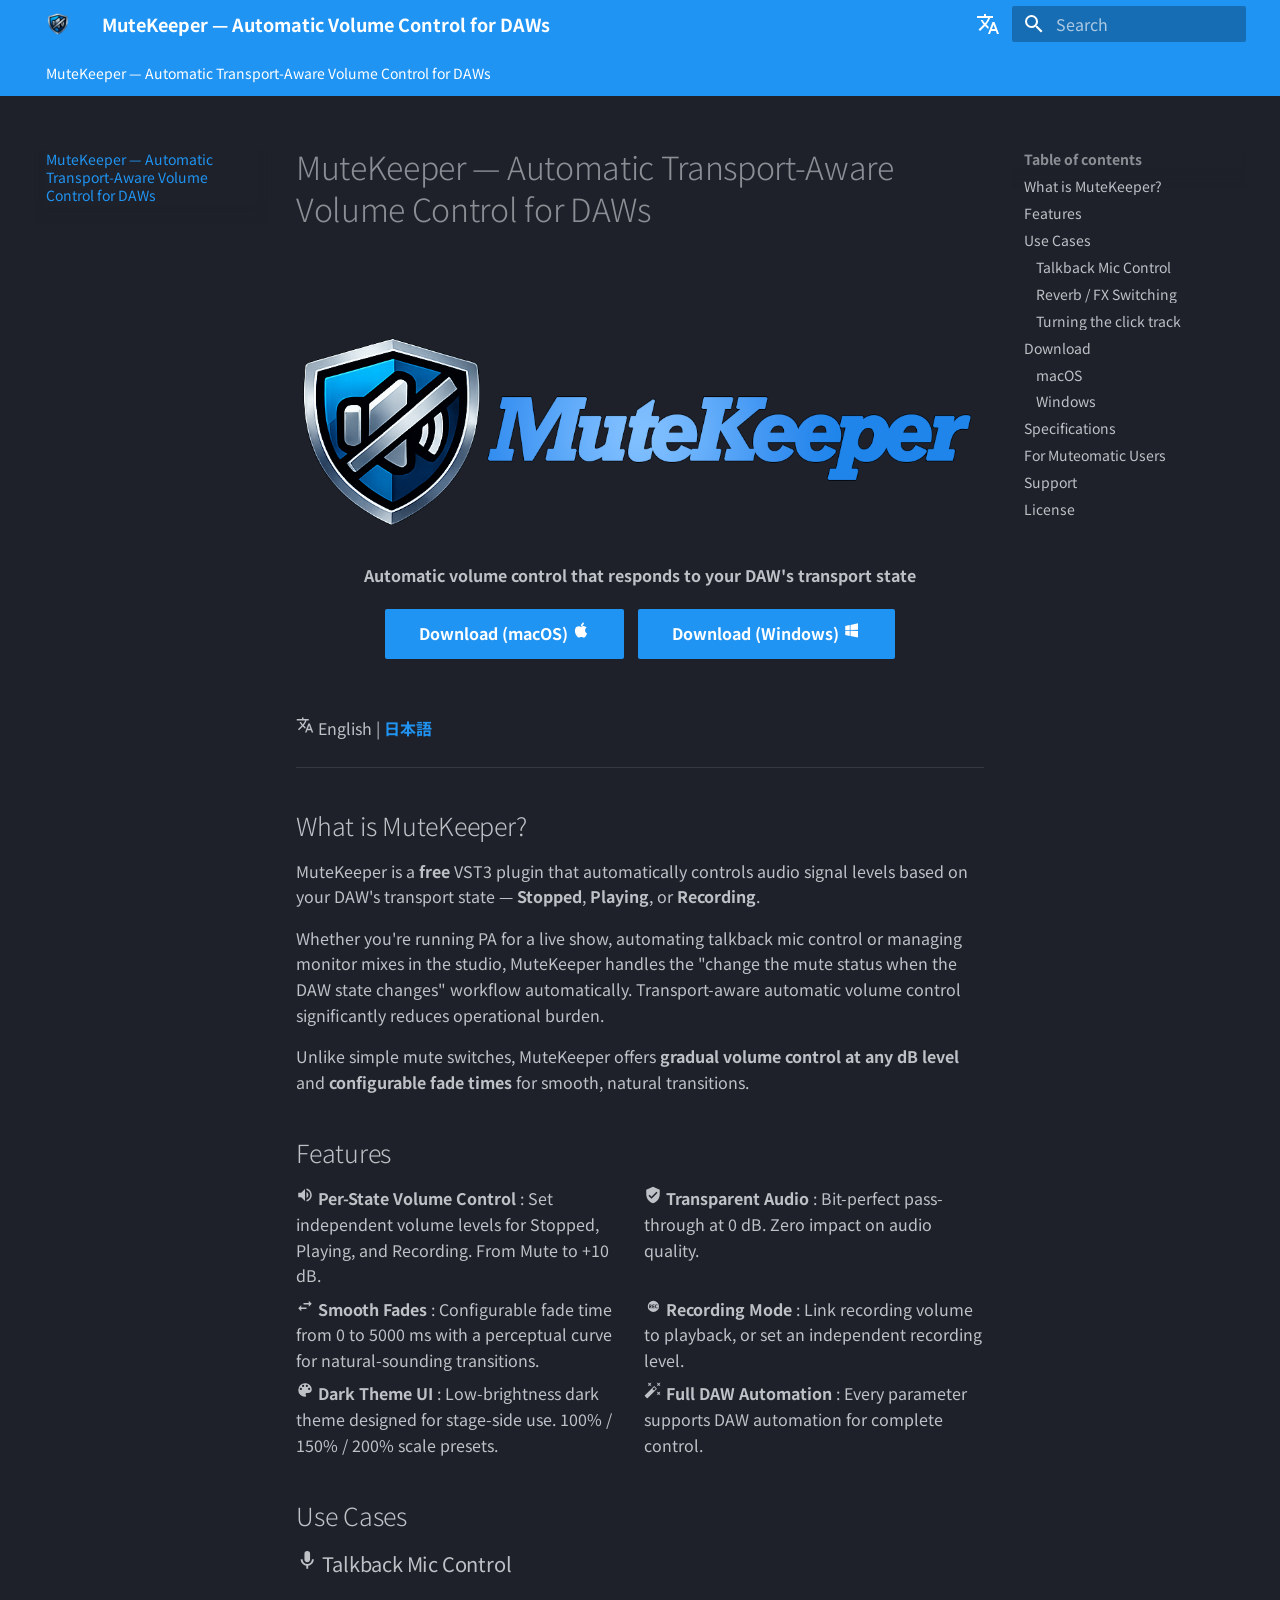
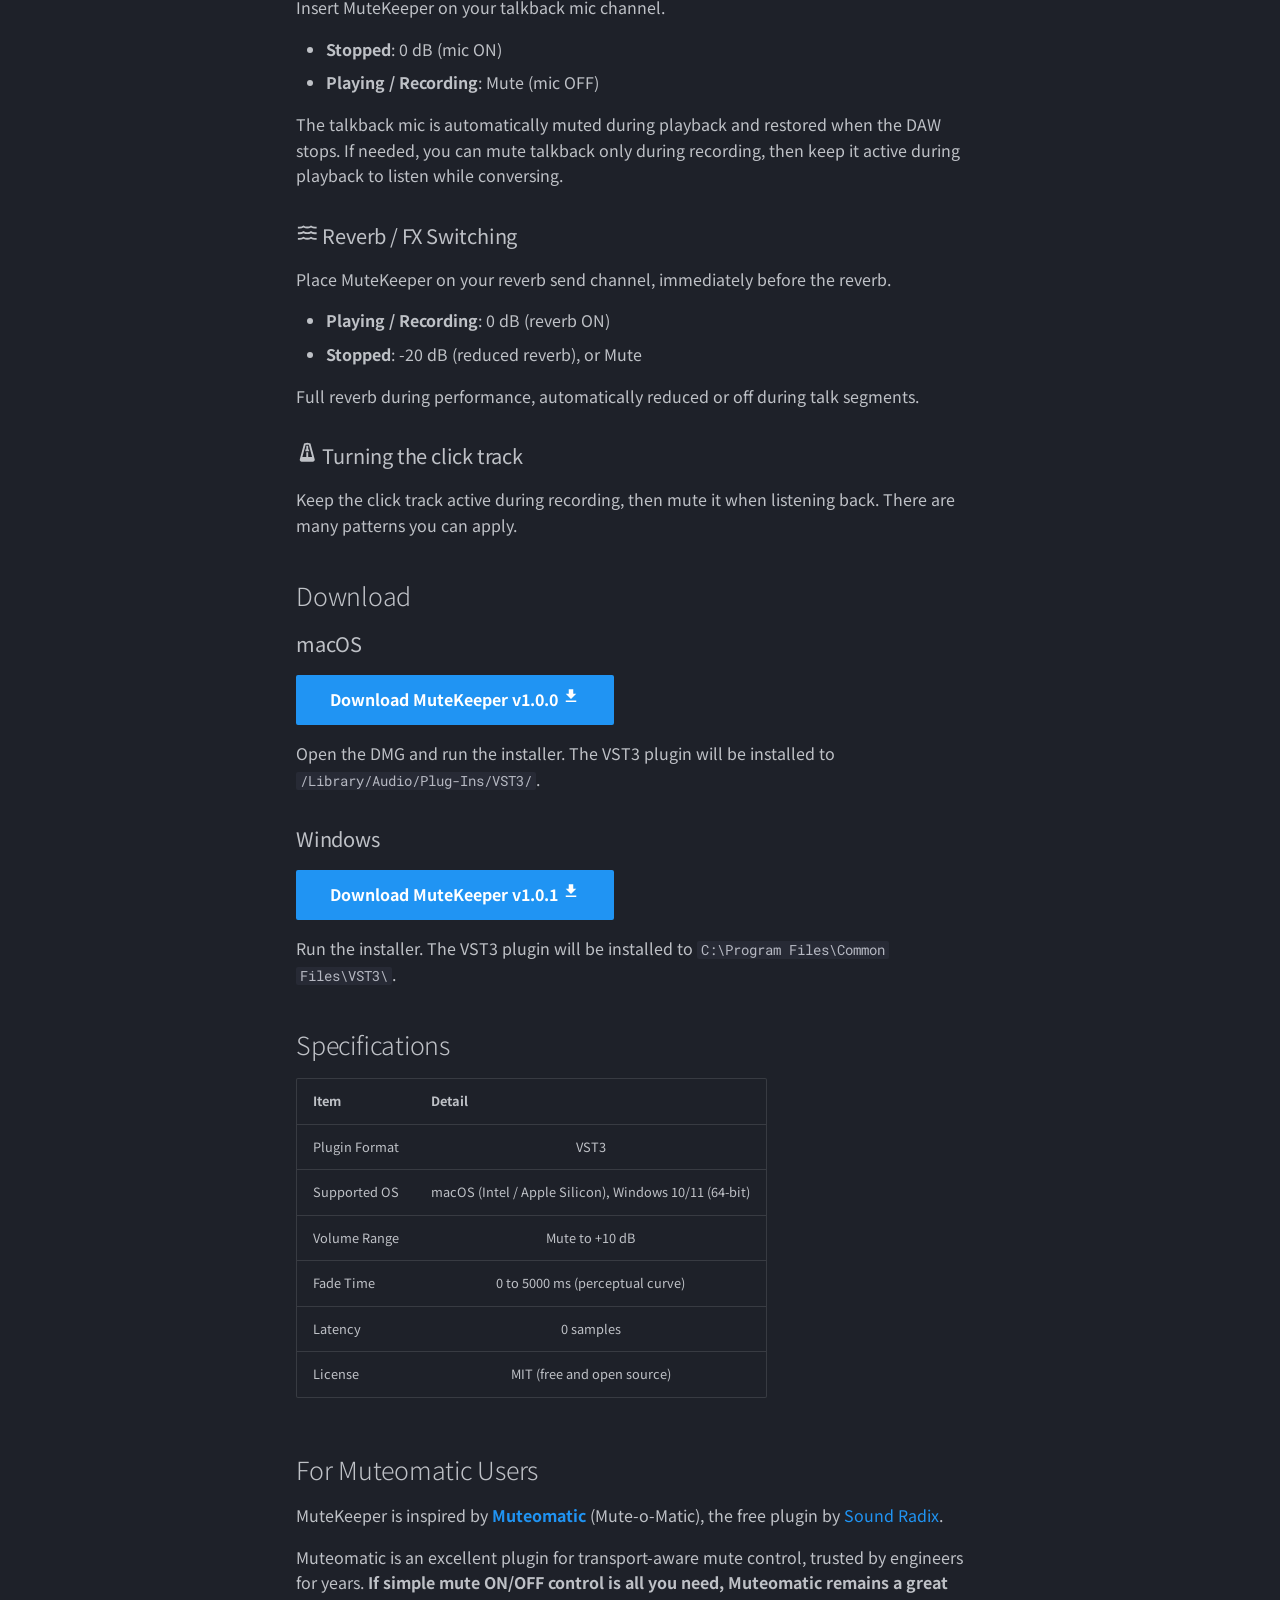
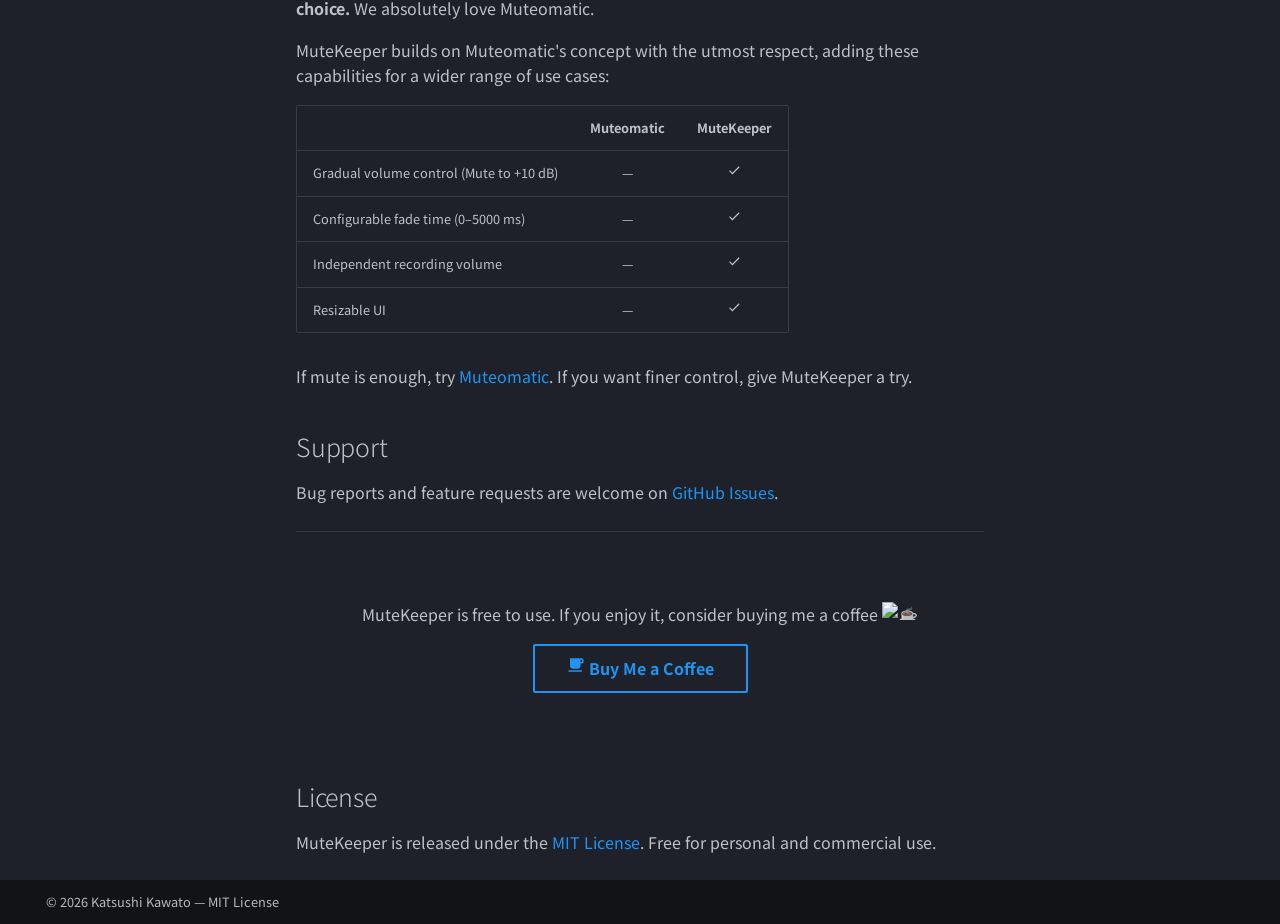
==== en/index.html @ 465a2165 "Deployed 7753ee4 with MkDocs version: 1.6.1" ====
<!doctype html>
<html lang="en" class="no-js">
  <head>
    
      <meta charset="utf-8">
      <meta name="viewport" content="width=device-width,initial-scale=1">
      
        <meta name="description" content="Free VST3 plugin that automatically controls volume based on DAW transport state. Perfect for talkback mics, reverb switching, and stage monitoring.">
      
      
        <meta name="author" content="Katsushi Kawato">
      
      
        <link rel="canonical" href="https://kawato3.github.io/MuteKeeper/en/">
      
      
      
      
        
          <link rel="alternate" href="/MuteKeeper/" hreflang="ja">
        
          <link rel="alternate" href="/MuteKeeper/en/" hreflang="en">
        
      
      
      <link rel="icon" href="../assets/images/icon.png">
      <meta name="generator" content="mkdocs-1.6.1, mkdocs-material-9.7.4">
    
    
      
        <title>MuteKeeper — Automatic Transport-Aware Volume Control for DAWs - MuteKeeper — Automatic Volume Control for DAWs</title>
      
    
    
      <link rel="stylesheet" href="../assets/stylesheets/main.484c7ddc.min.css">
      
        
        <link rel="stylesheet" href="../assets/stylesheets/palette.ab4e12ef.min.css">
      
      


    
    
      
    
    
      
        
        
        <link rel="preconnect" href="https://fonts.gstatic.com" crossorigin>
        <link rel="stylesheet" href="https://fonts.googleapis.com/css?family=Noto+Sans+JP:300,300i,400,400i,700,700i%7CRoboto+Mono:400,400i,700,700i&display=fallback">
        <style>:root{--md-text-font:"Noto Sans JP";--md-code-font:"Roboto Mono"}</style>
      
    
    
      <link rel="stylesheet" href="../assets/stylesheets/extra.css">
    
    <script>__md_scope=new URL("..",location),__md_hash=e=>[...e].reduce(((e,_)=>(e<<5)-e+_.charCodeAt(0)),0),__md_get=(e,_=localStorage,t=__md_scope)=>JSON.parse(_.getItem(t.pathname+"."+e)),__md_set=(e,_,t=localStorage,a=__md_scope)=>{try{t.setItem(a.pathname+"."+e,JSON.stringify(_))}catch(e){}}</script>
    
      

    
    
  
  <script type="application/ld+json">
  {
    "@context": "https://schema.org",
    "@type": "SoftwareApplication",
    "name": "MuteKeeper",
    "applicationCategory": "MultimediaApplication",
    "applicationSubCategory": "Audio Plugin",
    "operatingSystem": "macOS, Windows",
    "offers": {
      "@type": "Offer",
      "price": "0",
      "priceCurrency": "USD"
    },
    "license": "https://opensource.org/licenses/MIT",
    "url": "https://kawato3.github.io/MuteKeeper/",
    "downloadUrl": "https://github.com/kawato3/MuteKeeper/releases/tag/v1.0.1",
    "softwareVersion": "1.0.1",
    "author": {
      "@type": "Person",
      "name": "Katsushi Kawato"
    },
    "description": "Free, open-source VST3 plugin that automatically controls audio volume based on DAW transport state."
  }
  </script>

  </head>
  
  
    
    
    
    
    
    <body dir="ltr" data-md-color-scheme="slate" data-md-color-primary="blue" data-md-color-accent="light-blue">
  
    
    <input class="md-toggle" data-md-toggle="drawer" type="checkbox" id="__drawer" autocomplete="off">
    <input class="md-toggle" data-md-toggle="search" type="checkbox" id="__search" autocomplete="off">
    <label class="md-overlay" for="__drawer"></label>
    <div data-md-component="skip">
      
        
        <a href="#about" class="md-skip">
          Skip to content
        </a>
      
    </div>
    <div data-md-component="announce">
      
    </div>
    
    
      

<header class="md-header" data-md-component="header">
  <nav class="md-header__inner md-grid" aria-label="Header">
    <a href="./" title="MuteKeeper — Automatic Volume Control for DAWs" class="md-header__button md-logo" aria-label="MuteKeeper — Automatic Volume Control for DAWs" data-md-component="logo">
      
  <img src="../assets/images/icon.png" alt="logo">

    </a>
    <label class="md-header__button md-icon" for="__drawer">
      
      <svg xmlns="http://www.w3.org/2000/svg" viewBox="0 0 24 24"><path d="M3 6h18v2H3zm0 5h18v2H3zm0 5h18v2H3z"/></svg>
    </label>
    <div class="md-header__title" data-md-component="header-title">
      <div class="md-header__ellipsis">
        <div class="md-header__topic">
          <span class="md-ellipsis">
            MuteKeeper — Automatic Volume Control for DAWs
          </span>
        </div>
        <div class="md-header__topic" data-md-component="header-topic">
          <span class="md-ellipsis">
            
              MuteKeeper — Automatic Transport-Aware Volume Control for DAWs
            
          </span>
        </div>
      </div>
    </div>
    
      
    
    
    
      <div class="md-header__option">
  <div class="md-select">
    
    <button class="md-header__button md-icon" aria-label="Select language">
      <svg xmlns="http://www.w3.org/2000/svg" viewBox="0 0 24 24"><path d="m12.87 15.07-2.54-2.51.03-.03A17.5 17.5 0 0 0 14.07 6H17V4h-7V2H8v2H1v2h11.17C11.5 7.92 10.44 9.75 9 11.35 8.07 10.32 7.3 9.19 6.69 8h-2c.73 1.63 1.73 3.17 2.98 4.56l-5.09 5.02L4 19l5-5 3.11 3.11zM18.5 10h-2L12 22h2l1.12-3h4.75L21 22h2zm-2.62 7 1.62-4.33L19.12 17z"/></svg>
    </button>
    <div class="md-select__inner">
      <ul class="md-select__list">
        
          <li class="md-select__item">
            <a href="/MuteKeeper/" hreflang="ja" class="md-select__link">
              日本語
            </a>
          </li>
        
          <li class="md-select__item">
            <a href="/MuteKeeper/en/" hreflang="en" class="md-select__link">
              English
            </a>
          </li>
        
      </ul>
    </div>
  </div>
</div>
    
    
      
      
        <label class="md-header__button md-icon" for="__search">
          
          <svg xmlns="http://www.w3.org/2000/svg" viewBox="0 0 24 24"><path d="M9.5 3A6.5 6.5 0 0 1 16 9.5c0 1.61-.59 3.09-1.56 4.23l.27.27h.79l5 5-1.5 1.5-5-5v-.79l-.27-.27A6.52 6.52 0 0 1 9.5 16 6.5 6.5 0 0 1 3 9.5 6.5 6.5 0 0 1 9.5 3m0 2C7 5 5 7 5 9.5S7 14 9.5 14 14 12 14 9.5 12 5 9.5 5"/></svg>
        </label>
        <div class="md-search" data-md-component="search" role="dialog">
  <label class="md-search__overlay" for="__search"></label>
  <div class="md-search__inner" role="search">
    <form class="md-search__form" name="search">
      <input type="text" class="md-search__input" name="query" aria-label="Search" placeholder="Search" autocapitalize="off" autocorrect="off" autocomplete="off" spellcheck="false" data-md-component="search-query" required>
      <label class="md-search__icon md-icon" for="__search">
        
        <svg xmlns="http://www.w3.org/2000/svg" viewBox="0 0 24 24"><path d="M9.5 3A6.5 6.5 0 0 1 16 9.5c0 1.61-.59 3.09-1.56 4.23l.27.27h.79l5 5-1.5 1.5-5-5v-.79l-.27-.27A6.52 6.52 0 0 1 9.5 16 6.5 6.5 0 0 1 3 9.5 6.5 6.5 0 0 1 9.5 3m0 2C7 5 5 7 5 9.5S7 14 9.5 14 14 12 14 9.5 12 5 9.5 5"/></svg>
        
        <svg xmlns="http://www.w3.org/2000/svg" viewBox="0 0 24 24"><path d="M20 11v2H8l5.5 5.5-1.42 1.42L4.16 12l7.92-7.92L13.5 5.5 8 11z"/></svg>
      </label>
      <nav class="md-search__options" aria-label="Search">
        
        <button type="reset" class="md-search__icon md-icon" title="Clear" aria-label="Clear" tabindex="-1">
          
          <svg xmlns="http://www.w3.org/2000/svg" viewBox="0 0 24 24"><path d="M19 6.41 17.59 5 12 10.59 6.41 5 5 6.41 10.59 12 5 17.59 6.41 19 12 13.41 17.59 19 19 17.59 13.41 12z"/></svg>
        </button>
      </nav>
      
    </form>
    <div class="md-search__output">
      <div class="md-search__scrollwrap" tabindex="0" data-md-scrollfix>
        <div class="md-search-result" data-md-component="search-result">
          <div class="md-search-result__meta">
            Initializing search
          </div>
          <ol class="md-search-result__list" role="presentation"></ol>
        </div>
      </div>
    </div>
  </div>
</div>
      
    
    
  </nav>
  
</header>
    
    <div class="md-container" data-md-component="container">
      
      
        
          
            
<nav class="md-tabs" aria-label="Tabs" data-md-component="tabs">
  <div class="md-grid">
    <ul class="md-tabs__list">
      
        
  
  
  
    
  
  
    <li class="md-tabs__item md-tabs__item--active">
      <a href="./" class="md-tabs__link">
        
  
  
    
  
  MuteKeeper — Automatic Transport-Aware Volume Control for DAWs

      </a>
    </li>
  

      
    </ul>
  </div>
</nav>
          
        
      
      <main class="md-main" data-md-component="main">
        <div class="md-main__inner md-grid">
          
            
              
              <div class="md-sidebar md-sidebar--primary" data-md-component="sidebar" data-md-type="navigation" >
                <div class="md-sidebar__scrollwrap">
                  <div class="md-sidebar__inner">
                    


  


<nav class="md-nav md-nav--primary md-nav--lifted" aria-label="Navigation" data-md-level="0">
  <label class="md-nav__title" for="__drawer">
    <a href="./" title="MuteKeeper — Automatic Volume Control for DAWs" class="md-nav__button md-logo" aria-label="MuteKeeper — Automatic Volume Control for DAWs" data-md-component="logo">
      
  <img src="../assets/images/icon.png" alt="logo">

    </a>
    MuteKeeper — Automatic Volume Control for DAWs
  </label>
  
  <ul class="md-nav__list" data-md-scrollfix>
    
      
      
  
  
    
  
  
  
    <li class="md-nav__item md-nav__item--active">
      
      <input class="md-nav__toggle md-toggle" type="checkbox" id="__toc">
      
      
      
        <label class="md-nav__link md-nav__link--active" for="__toc">
          
  
  
  <span class="md-ellipsis">
    
  
    MuteKeeper — Automatic Transport-Aware Volume Control for DAWs
  

    
  </span>
  
  

          <span class="md-nav__icon md-icon"></span>
        </label>
      
      <a href="./" class="md-nav__link md-nav__link--active">
        
  
  
  <span class="md-ellipsis">
    
  
    MuteKeeper — Automatic Transport-Aware Volume Control for DAWs
  

    
  </span>
  
  

      </a>
      
        

<nav class="md-nav md-nav--secondary" aria-label="Table of contents">
  
  
  
  
    <label class="md-nav__title" for="__toc">
      <span class="md-nav__icon md-icon"></span>
      Table of contents
    </label>
    <ul class="md-nav__list" data-md-component="toc" data-md-scrollfix>
      
        <li class="md-nav__item">
  <a href="#about" class="md-nav__link">
    <span class="md-ellipsis">
      
        What is MuteKeeper?
      
    </span>
  </a>
  
</li>
      
        <li class="md-nav__item">
  <a href="#features" class="md-nav__link">
    <span class="md-ellipsis">
      
        Features
      
    </span>
  </a>
  
</li>
      
        <li class="md-nav__item">
  <a href="#use-cases" class="md-nav__link">
    <span class="md-ellipsis">
      
        Use Cases
      
    </span>
  </a>
  
    <nav class="md-nav" aria-label="Use Cases">
      <ul class="md-nav__list">
        
          <li class="md-nav__item">
  <a href="#talkback-mic-control" class="md-nav__link">
    <span class="md-ellipsis">
      
        Talkback Mic Control
      
    </span>
  </a>
  
</li>
        
          <li class="md-nav__item">
  <a href="#reverb-fx-switching" class="md-nav__link">
    <span class="md-ellipsis">
      
        Reverb / FX Switching
      
    </span>
  </a>
  
</li>
        
          <li class="md-nav__item">
  <a href="#turning-the-click-track" class="md-nav__link">
    <span class="md-ellipsis">
      
        Turning the click track
      
    </span>
  </a>
  
</li>
        
      </ul>
    </nav>
  
</li>
      
        <li class="md-nav__item">
  <a href="#download" class="md-nav__link">
    <span class="md-ellipsis">
      
        Download
      
    </span>
  </a>
  
    <nav class="md-nav" aria-label="Download">
      <ul class="md-nav__list">
        
          <li class="md-nav__item">
  <a href="#macos" class="md-nav__link">
    <span class="md-ellipsis">
      
        macOS
      
    </span>
  </a>
  
</li>
        
          <li class="md-nav__item">
  <a href="#windows" class="md-nav__link">
    <span class="md-ellipsis">
      
        Windows
      
    </span>
  </a>
  
</li>
        
      </ul>
    </nav>
  
</li>
      
        <li class="md-nav__item">
  <a href="#specs" class="md-nav__link">
    <span class="md-ellipsis">
      
        Specifications
      
    </span>
  </a>
  
</li>
      
        <li class="md-nav__item">
  <a href="#comparison" class="md-nav__link">
    <span class="md-ellipsis">
      
        For Muteomatic Users
      
    </span>
  </a>
  
</li>
      
        <li class="md-nav__item">
  <a href="#support" class="md-nav__link">
    <span class="md-ellipsis">
      
        Support
      
    </span>
  </a>
  
</li>
      
        <li class="md-nav__item">
  <a href="#license" class="md-nav__link">
    <span class="md-ellipsis">
      
        License
      
    </span>
  </a>
  
</li>
      
    </ul>
  
</nav>
      
    </li>
  

    
  </ul>
</nav>
                  </div>
                </div>
              </div>
            
            
              
              <div class="md-sidebar md-sidebar--secondary" data-md-component="sidebar" data-md-type="toc" >
                <div class="md-sidebar__scrollwrap">
                  <div class="md-sidebar__inner">
                    

<nav class="md-nav md-nav--secondary" aria-label="Table of contents">
  
  
  
  
    <label class="md-nav__title" for="__toc">
      <span class="md-nav__icon md-icon"></span>
      Table of contents
    </label>
    <ul class="md-nav__list" data-md-component="toc" data-md-scrollfix>
      
        <li class="md-nav__item">
  <a href="#about" class="md-nav__link">
    <span class="md-ellipsis">
      
        What is MuteKeeper?
      
    </span>
  </a>
  
</li>
      
        <li class="md-nav__item">
  <a href="#features" class="md-nav__link">
    <span class="md-ellipsis">
      
        Features
      
    </span>
  </a>
  
</li>
      
        <li class="md-nav__item">
  <a href="#use-cases" class="md-nav__link">
    <span class="md-ellipsis">
      
        Use Cases
      
    </span>
  </a>
  
    <nav class="md-nav" aria-label="Use Cases">
      <ul class="md-nav__list">
        
          <li class="md-nav__item">
  <a href="#talkback-mic-control" class="md-nav__link">
    <span class="md-ellipsis">
      
        Talkback Mic Control
      
    </span>
  </a>
  
</li>
        
          <li class="md-nav__item">
  <a href="#reverb-fx-switching" class="md-nav__link">
    <span class="md-ellipsis">
      
        Reverb / FX Switching
      
    </span>
  </a>
  
</li>
        
          <li class="md-nav__item">
  <a href="#turning-the-click-track" class="md-nav__link">
    <span class="md-ellipsis">
      
        Turning the click track
      
    </span>
  </a>
  
</li>
        
      </ul>
    </nav>
  
</li>
      
        <li class="md-nav__item">
  <a href="#download" class="md-nav__link">
    <span class="md-ellipsis">
      
        Download
      
    </span>
  </a>
  
    <nav class="md-nav" aria-label="Download">
      <ul class="md-nav__list">
        
          <li class="md-nav__item">
  <a href="#macos" class="md-nav__link">
    <span class="md-ellipsis">
      
        macOS
      
    </span>
  </a>
  
</li>
        
          <li class="md-nav__item">
  <a href="#windows" class="md-nav__link">
    <span class="md-ellipsis">
      
        Windows
      
    </span>
  </a>
  
</li>
        
      </ul>
    </nav>
  
</li>
      
        <li class="md-nav__item">
  <a href="#specs" class="md-nav__link">
    <span class="md-ellipsis">
      
        Specifications
      
    </span>
  </a>
  
</li>
      
        <li class="md-nav__item">
  <a href="#comparison" class="md-nav__link">
    <span class="md-ellipsis">
      
        For Muteomatic Users
      
    </span>
  </a>
  
</li>
      
        <li class="md-nav__item">
  <a href="#support" class="md-nav__link">
    <span class="md-ellipsis">
      
        Support
      
    </span>
  </a>
  
</li>
      
        <li class="md-nav__item">
  <a href="#license" class="md-nav__link">
    <span class="md-ellipsis">
      
        License
      
    </span>
  </a>
  
</li>
      
    </ul>
  
</nav>
                  </div>
                </div>
              </div>
            
          
          
            <div class="md-content" data-md-component="content">
              
              <article class="md-content__inner md-typeset">
                
                  



  <h1>MuteKeeper — Automatic Transport-Aware Volume Control for DAWs</h1>

<div class="hero">
<p><img alt="MuteKeeper" class="hero-logo" src="../assets/images/logo.png" /></p>
<p><strong>Automatic volume control that responds to your DAW's transport state</strong></p>
<p><a class="md-button md-button--primary" href="https://github.com/kawato3/MuteKeeper/releases/download/v1.0.0/MuteKeeper-1.0.0-macOS.dmg">Download (macOS) <span class="twemoji"><svg xmlns="http://www.w3.org/2000/svg" viewBox="0 0 24 24"><path d="M18.71 19.5c-.83 1.24-1.71 2.45-3.05 2.47-1.34.03-1.77-.79-3.29-.79-1.53 0-2 .77-3.27.82-1.31.05-2.3-1.32-3.14-2.53C4.25 17 2.94 12.45 4.7 9.39c.87-1.52 2.43-2.48 4.12-2.51 1.28-.02 2.5.87 3.29.87.78 0 2.26-1.07 3.81-.91.65.03 2.47.26 3.64 1.98-.09.06-2.17 1.28-2.15 3.81.03 3.02 2.65 4.03 2.68 4.04-.03.07-.42 1.44-1.38 2.83M13 3.5c.73-.83 1.94-1.46 2.94-1.5.13 1.17-.34 2.35-1.04 3.19-.69.85-1.83 1.51-2.95 1.42-.15-1.15.41-2.35 1.05-3.11"/></svg></span></a>
<a class="md-button md-button--primary" href="https://github.com/kawato3/MuteKeeper/releases/download/v1.0.1/MuteKeeper-1.0.1-Windows.exe">Download (Windows) <span class="twemoji"><svg xmlns="http://www.w3.org/2000/svg" viewBox="0 0 24 24"><path d="M3 12V6.75l6-1.32v6.48zm17-9v8.75l-10 .15V5.21zM3 13l6 .09v6.81l-6-1.15zm17 .25V22l-10-1.91V13.1z"/></svg></span></a></p>
</div>
<p><span class="twemoji"><svg xmlns="http://www.w3.org/2000/svg" viewBox="0 0 24 24"><path d="m12.87 15.07-2.54-2.51.03-.03A17.5 17.5 0 0 0 14.07 6H17V4h-7V2H8v2H1v2h11.17C11.5 7.92 10.44 9.75 9 11.35 8.07 10.32 7.3 9.19 6.69 8h-2c.73 1.63 1.73 3.17 2.98 4.56l-5.09 5.02L4 19l5-5 3.11 3.11zM18.5 10h-2L12 22h2l1.12-3h4.75L21 22h2zm-2.62 7 1.62-4.33L19.12 17z"/></svg></span> English | <strong><a href="../">日本語</a></strong></p>
<hr />
<h2 id="about">What is MuteKeeper?<a class="headerlink" href="#about" title="Permanent link">&para;</a></h2>
<p>MuteKeeper is a <strong>free</strong> VST3 plugin that automatically controls audio signal levels based on your DAW's transport state — <strong>Stopped</strong>, <strong>Playing</strong>, or <strong>Recording</strong>.</p>
<p>Whether you're running PA for a live show, automating talkback mic control or managing monitor mixes in the studio, MuteKeeper handles the "change the mute status when the DAW state changes" workflow automatically. Transport-aware automatic volume control significantly reduces operational burden.</p>
<p>Unlike simple mute switches, MuteKeeper offers <strong>gradual volume control at any dB level</strong> and <strong>configurable fade times</strong> for smooth, natural transitions.</p>
<h2 id="features">Features<a class="headerlink" href="#features" title="Permanent link">&para;</a></h2>
<div class="grid">
<p><span class="twemoji"><svg xmlns="http://www.w3.org/2000/svg" viewBox="0 0 24 24"><path d="M14 3.23v2.06c2.89.86 5 3.54 5 6.71s-2.11 5.84-5 6.7v2.07c4-.91 7-4.49 7-8.77s-3-7.86-7-8.77M16.5 12c0-1.77-1-3.29-2.5-4.03V16c1.5-.71 2.5-2.24 2.5-4M3 9v6h4l5 5V4L7 9z"/></svg></span> <strong>Per-State Volume Control</strong>
:   Set independent volume levels for Stopped, Playing, and Recording. From Mute to +10 dB.</p>
<p><span class="twemoji"><svg xmlns="http://www.w3.org/2000/svg" viewBox="0 0 24 24"><path d="m10 17-4-4 1.41-1.41L10 14.17l6.59-6.59L18 9m-6-8L3 5v6c0 5.55 3.84 10.74 9 12 5.16-1.26 9-6.45 9-12V5z"/></svg></span> <strong>Transparent Audio</strong>
:   Bit-perfect pass-through at 0 dB. Zero impact on audio quality.</p>
<p><span class="twemoji"><svg xmlns="http://www.w3.org/2000/svg" viewBox="0 0 24 24"><path d="m21 9-4-4v3h-7v2h7v3M7 11l-4 4 4 4v-3h7v-2H7z"/></svg></span> <strong>Smooth Fades</strong>
:   Configurable fade time from 0 to 5000 ms with a perceptual curve for natural-sounding transitions.</p>
<p><span class="twemoji"><svg xmlns="http://www.w3.org/2000/svg" viewBox="0 0 24 24"><path d="M12.5 5A7.5 7.5 0 0 0 5 12.5a7.5 7.5 0 0 0 7.5 7.5 7.5 7.5 0 0 0 7.5-7.5A7.5 7.5 0 0 0 12.5 5M7 10h2a1 1 0 0 1 1 1v1c0 .5-.38.9-.86.97L10.31 15H9.15L8 13v2H7m5-5h2v1h-2v1h2v1h-2v1h2v1h-2a1 1 0 0 1-1-1v-3a1 1 0 0 1 1-1m4 0h2v1h-2v3h2v1h-2a1 1 0 0 1-1-1v-3a1 1 0 0 1 1-1m-8 1v1h1v-1"/></svg></span> <strong>Recording Mode</strong>
:   Link recording volume to playback, or set an independent recording level.</p>
<p><span class="twemoji"><svg xmlns="http://www.w3.org/2000/svg" viewBox="0 0 24 24"><path d="M17.5 12a1.5 1.5 0 0 1-1.5-1.5A1.5 1.5 0 0 1 17.5 9a1.5 1.5 0 0 1 1.5 1.5 1.5 1.5 0 0 1-1.5 1.5m-3-4A1.5 1.5 0 0 1 13 6.5 1.5 1.5 0 0 1 14.5 5 1.5 1.5 0 0 1 16 6.5 1.5 1.5 0 0 1 14.5 8m-5 0A1.5 1.5 0 0 1 8 6.5 1.5 1.5 0 0 1 9.5 5 1.5 1.5 0 0 1 11 6.5 1.5 1.5 0 0 1 9.5 8m-3 4A1.5 1.5 0 0 1 5 10.5 1.5 1.5 0 0 1 6.5 9 1.5 1.5 0 0 1 8 10.5 1.5 1.5 0 0 1 6.5 12M12 3a9 9 0 0 0-9 9 9 9 0 0 0 9 9 1.5 1.5 0 0 0 1.5-1.5c0-.39-.15-.74-.39-1-.23-.27-.38-.62-.38-1a1.5 1.5 0 0 1 1.5-1.5H16a5 5 0 0 0 5-5c0-4.42-4.03-8-9-8"/></svg></span> <strong>Dark Theme UI</strong>
:   Low-brightness dark theme designed for stage-side use. 100% / 150% / 200% scale presets.</p>
<p><span class="twemoji"><svg xmlns="http://www.w3.org/2000/svg" viewBox="0 0 24 24"><path d="M7.5 5.6 5 7l1.4-2.5L5 2l2.5 1.4L10 2 8.6 4.5 10 7zm12 9.8L22 14l-1.4 2.5L22 19l-2.5-1.4L17 19l1.4-2.5L17 14zM22 2l-1.4 2.5L22 7l-2.5-1.4L17 7l1.4-2.5L17 2l2.5 1.4zm-8.66 10.78 2.44-2.44-2.12-2.12-2.44 2.44zm1.03-5.49 2.34 2.34c.39.37.39 1.02 0 1.41L5.04 22.71c-.39.39-1.04.39-1.41 0l-2.34-2.34c-.39-.37-.39-1.02 0-1.41L12.96 7.29c.39-.39 1.04-.39 1.41 0"/></svg></span> <strong>Full DAW Automation</strong>
:   Every parameter supports DAW automation for complete control.</p>
</div>
<h2 id="use-cases">Use Cases<a class="headerlink" href="#use-cases" title="Permanent link">&para;</a></h2>
<h3 id="talkback-mic-control"><span class="twemoji"><svg xmlns="http://www.w3.org/2000/svg" viewBox="0 0 24 24"><path d="M12 2a3 3 0 0 1 3 3v6a3 3 0 0 1-3 3 3 3 0 0 1-3-3V5a3 3 0 0 1 3-3m7 9c0 3.53-2.61 6.44-6 6.93V21h-2v-3.07c-3.39-.49-6-3.4-6-6.93h2a5 5 0 0 0 5 5 5 5 0 0 0 5-5z"/></svg></span> Talkback Mic Control<a class="headerlink" href="#talkback-mic-control" title="Permanent link">&para;</a></h3>
<p>Insert MuteKeeper on your talkback mic channel.</p>
<ul>
<li><strong>Stopped</strong>: 0 dB (mic ON)</li>
<li><strong>Playing / Recording</strong>: Mute (mic OFF)</li>
</ul>
<p>The talkback mic is automatically muted during playback and restored when the DAW stops.
If needed, you can mute talkback only during recording, then keep it active during playback to listen while conversing.</p>
<h3 id="reverb-fx-switching"><span class="twemoji"><svg xmlns="http://www.w3.org/2000/svg" viewBox="0 0 24 24"><path d="M20 12h2v2h-2c-1.38 0-2.74-.35-4-1-2.5 1.3-5.5 1.3-8 0-1.26.65-2.63 1-4 1H2v-2h2c1.39 0 2.78-.47 4-1.33 2.44 1.71 5.56 1.71 8 0 1.22.86 2.61 1.33 4 1.33m0-6h2v2h-2c-1.38 0-2.74-.35-4-1-2.5 1.3-5.5 1.3-8 0-1.26.65-2.63 1-4 1H2V6h2c1.39 0 2.78-.47 4-1.33 2.44 1.71 5.56 1.71 8 0C17.22 5.53 18.61 6 20 6m0 12h2v2h-2c-1.38 0-2.74-.35-4-1-2.5 1.3-5.5 1.3-8 0-1.26.65-2.63 1-4 1H2v-2h2c1.39 0 2.78-.47 4-1.33 2.44 1.71 5.56 1.71 8 0 1.22.86 2.61 1.33 4 1.33"/></svg></span> Reverb / FX Switching<a class="headerlink" href="#reverb-fx-switching" title="Permanent link">&para;</a></h3>
<p>Place MuteKeeper on your reverb send channel, immediately before the reverb.</p>
<ul>
<li><strong>Playing / Recording</strong>: 0 dB (reverb ON)</li>
<li><strong>Stopped</strong>: -20 dB (reduced reverb), or Mute</li>
</ul>
<p>Full reverb during performance, automatically reduced or off during talk segments.</p>
<h3 id="turning-the-click-track"><span class="twemoji"><svg xmlns="http://www.w3.org/2000/svg" viewBox="0 0 24 24"><path d="m12 1.75-3.43.92-4.5 16.83c-.01 0-.07.34-.07.5 0 1.11.89 2 2 2h12c1.11 0 2-.89 2-2 0-.16-.06-.5-.07-.5l-4.5-16.83zM10.29 4h3.42l3.49 13H13v-5h-2v5H6.8zM11 5v4h-1v2h4V9h-1V5z"/></svg></span> Turning the click track<a class="headerlink" href="#turning-the-click-track" title="Permanent link">&para;</a></h3>
<p>Keep the click track active during recording, then mute it when listening back. There are many patterns you can apply.</p>
<h2 id="download">Download<a class="headerlink" href="#download" title="Permanent link">&para;</a></h2>
<h3 id="macos">macOS<a class="headerlink" href="#macos" title="Permanent link">&para;</a></h3>
<p><a class="md-button md-button--primary" href="https://github.com/kawato3/MuteKeeper/releases/download/v1.0.0/MuteKeeper-1.0.0-macOS.dmg">Download MuteKeeper v1.0.0 <span class="twemoji"><svg xmlns="http://www.w3.org/2000/svg" viewBox="0 0 24 24"><path d="M5 20h14v-2H5m14-9h-4V3H9v6H5l7 7z"/></svg></span></a></p>
<p>Open the DMG and run the installer.
The VST3 plugin will be installed to <code>/Library/Audio/Plug-Ins/VST3/</code>.</p>
<h3 id="windows">Windows<a class="headerlink" href="#windows" title="Permanent link">&para;</a></h3>
<p><a class="md-button md-button--primary" href="https://github.com/kawato3/MuteKeeper/releases/download/v1.0.1/MuteKeeper-1.0.1-Windows.exe">Download MuteKeeper v1.0.1 <span class="twemoji"><svg xmlns="http://www.w3.org/2000/svg" viewBox="0 0 24 24"><path d="M5 20h14v-2H5m14-9h-4V3H9v6H5l7 7z"/></svg></span></a></p>
<p>Run the installer.
The VST3 plugin will be installed to <code>C:\Program Files\Common Files\VST3\</code>.</p>
<h2 id="specs">Specifications<a class="headerlink" href="#specs" title="Permanent link">&para;</a></h2>
<table>
<thead>
<tr>
<th>Item</th>
<th>Detail</th>
</tr>
</thead>
<tbody>
<tr>
<td>Plugin Format</td>
<td>VST3</td>
</tr>
<tr>
<td>Supported OS</td>
<td>macOS (Intel / Apple Silicon), Windows 10/11 (64-bit)</td>
</tr>
<tr>
<td>Volume Range</td>
<td>Mute to +10 dB</td>
</tr>
<tr>
<td>Fade Time</td>
<td>0 to 5000 ms (perceptual curve)</td>
</tr>
<tr>
<td>Latency</td>
<td>0 samples</td>
</tr>
<tr>
<td>License</td>
<td>MIT (free and open source)</td>
</tr>
</tbody>
</table>
<h2 id="comparison">For Muteomatic Users<a class="headerlink" href="#comparison" title="Permanent link">&para;</a></h2>
<p>MuteKeeper is inspired by <strong><a href="https://www.soundradix.com/products/mute-o-matic/">Muteomatic</a></strong> (Mute-o-Matic), the free plugin by <a href="https://www.soundradix.com/">Sound Radix</a>.</p>
<p>Muteomatic is an excellent plugin for transport-aware mute control, trusted by engineers for years. <strong>If simple mute ON/OFF control is all you need, Muteomatic remains a great choice.</strong> We absolutely love Muteomatic.</p>
<p>MuteKeeper builds on Muteomatic's concept with the utmost respect, adding these capabilities for a wider range of use cases:</p>
<table>
<thead>
<tr>
<th></th>
<th style="text-align: center;">Muteomatic</th>
<th style="text-align: center;">MuteKeeper</th>
</tr>
</thead>
<tbody>
<tr>
<td>Gradual volume control (Mute to +10 dB)</td>
<td style="text-align: center;">—</td>
<td style="text-align: center;"><span class="twemoji"><svg xmlns="http://www.w3.org/2000/svg" viewBox="0 0 24 24"><path d="M21 7 9 19l-5.5-5.5 1.41-1.41L9 16.17 19.59 5.59z"/></svg></span></td>
</tr>
<tr>
<td>Configurable fade time (0–5000 ms)</td>
<td style="text-align: center;">—</td>
<td style="text-align: center;"><span class="twemoji"><svg xmlns="http://www.w3.org/2000/svg" viewBox="0 0 24 24"><path d="M21 7 9 19l-5.5-5.5 1.41-1.41L9 16.17 19.59 5.59z"/></svg></span></td>
</tr>
<tr>
<td>Independent recording volume</td>
<td style="text-align: center;">—</td>
<td style="text-align: center;"><span class="twemoji"><svg xmlns="http://www.w3.org/2000/svg" viewBox="0 0 24 24"><path d="M21 7 9 19l-5.5-5.5 1.41-1.41L9 16.17 19.59 5.59z"/></svg></span></td>
</tr>
<tr>
<td>Resizable UI</td>
<td style="text-align: center;">—</td>
<td style="text-align: center;"><span class="twemoji"><svg xmlns="http://www.w3.org/2000/svg" viewBox="0 0 24 24"><path d="M21 7 9 19l-5.5-5.5 1.41-1.41L9 16.17 19.59 5.59z"/></svg></span></td>
</tr>
</tbody>
</table>
<p>If mute is enough, try <a href="https://www.soundradix.com/products/mute-o-matic/">Muteomatic</a>. If you want finer control, give MuteKeeper a try.</p>
<h2 id="support">Support<a class="headerlink" href="#support" title="Permanent link">&para;</a></h2>
<p>Bug reports and feature requests are welcome on <a href="https://github.com/kawato3/MuteKeeper/issues">GitHub Issues</a>.</p>
<hr />
<div class="bmc-section">
<p>MuteKeeper is free to use. If you enjoy it, consider buying me a coffee <img alt="☕" class="twemoji" src="https://cdn.jsdelivr.net/gh/jdecked/twemoji@16.0.1/assets/svg/2615.svg" title=":coffee:" /></p>
<p><a class="md-button" href="https://buymeacoffee.com/kawato3"><span class="twemoji"><svg xmlns="http://www.w3.org/2000/svg" viewBox="0 0 24 24"><path d="M2 21h18v-2H2M20 8h-2V5h2m0-2H4v10a4 4 0 0 0 4 4h6a4 4 0 0 0 4-4v-3h2a2 2 0 0 0 2-2V5a2 2 0 0 0-2-2"/></svg></span> Buy Me a Coffee</a></p>
</div>
<h2 id="license">License<a class="headerlink" href="#license" title="Permanent link">&para;</a></h2>
<p>MuteKeeper is released under the <a href="https://github.com/kawato3/MuteKeeper/blob/main/LICENSE">MIT License</a>. Free for personal and commercial use.</p>







  
  






                
              </article>
            </div>
          
          
<script>var target=document.getElementById(location.hash.slice(1));target&&target.name&&(target.checked=target.name.startsWith("__tabbed_"))</script>
        </div>
        
          <button type="button" class="md-top md-icon" data-md-component="top" hidden>
  
  <svg xmlns="http://www.w3.org/2000/svg" viewBox="0 0 24 24"><path d="M13 20h-2V8l-5.5 5.5-1.42-1.42L12 4.16l7.92 7.92-1.42 1.42L13 8z"/></svg>
  Back to top
</button>
        
      </main>
      
        <footer class="md-footer">
  
  <div class="md-footer-meta md-typeset">
    <div class="md-footer-meta__inner md-grid">
      <div class="md-copyright">
  
    <div class="md-copyright__highlight">
      &copy; 2026 Katsushi Kawato — MIT License
    </div>
  
  
</div>
      
    </div>
  </div>
</footer>
      
    </div>
    <div class="md-dialog" data-md-component="dialog">
      <div class="md-dialog__inner md-typeset"></div>
    </div>
    
    
    
      
      
      <script id="__config" type="application/json">{"annotate": null, "base": "..", "features": ["navigation.tabs", "navigation.sections", "navigation.top", "content.code.copy"], "search": "../assets/javascripts/workers/search.2c215733.min.js", "tags": null, "translations": {"clipboard.copied": "Copied to clipboard", "clipboard.copy": "Copy to clipboard", "search.result.more.one": "1 more on this page", "search.result.more.other": "# more on this page", "search.result.none": "No matching documents", "search.result.one": "1 matching document", "search.result.other": "# matching documents", "search.result.placeholder": "Type to start searching", "search.result.term.missing": "Missing", "select.version": "Select version"}, "version": null}</script>
    
    
      <script src="../assets/javascripts/bundle.79ae519e.min.js"></script>
      
    
  </body>
</html>
---- assets/stylesheets/main.484c7ddc.min.css ----
@charset "UTF-8";html{-webkit-text-size-adjust:none;-moz-text-size-adjust:none;text-size-adjust:none;box-sizing:border-box}*,:after,:before{box-sizing:inherit}@media (prefers-reduced-motion){*,:after,:before{transition:none!important}}body{margin:0}a,button,input,label{-webkit-tap-highlight-color:transparent}a{color:inherit;text-decoration:none}hr{border:0;box-sizing:initial;display:block;height:.05rem;overflow:visible;padding:0}small{font-size:80%}sub,sup{line-height:1em}img{border-style:none}table{border-collapse:initial;border-spacing:0}td,th{font-weight:400;vertical-align:top}button{background:#0000;border:0;font-family:inherit;font-size:inherit;margin:0;padding:0}input{border:0;outline:none}:root{--md-primary-fg-color:#4051b5;--md-primary-fg-color--light:#5d6cc0;--md-primary-fg-color--dark:#303fa1;--md-primary-bg-color:#fff;--md-primary-bg-color--light:#ffffffb3;--md-accent-fg-color:#526cfe;--md-accent-fg-color--transparent:#526cfe1a;--md-accent-bg-color:#fff;--md-accent-bg-color--light:#ffffffb3}[data-md-color-scheme=default]{color-scheme:light}[data-md-color-scheme=default] img[src$="#gh-dark-mode-only"],[data-md-color-scheme=default] img[src$="#only-dark"]{display:none}:root,[data-md-color-scheme=default]{--md-hue:225deg;--md-default-fg-color:#000000de;--md-default-fg-color--light:#0000008a;--md-default-fg-color--lighter:#00000052;--md-default-fg-color--lightest:#00000012;--md-default-bg-color:#fff;--md-default-bg-color--light:#ffffffb3;--md-default-bg-color--lighter:#ffffff4d;--md-default-bg-color--lightest:#ffffff1f;--md-code-fg-color:#36464e;--md-code-bg-color:#f5f5f5;--md-code-bg-color--light:#f5f5f5b3;--md-code-bg-color--lighter:#f5f5f54d;--md-code-hl-color:#4287ff;--md-code-hl-color--light:#4287ff1a;--md-code-hl-number-color:#d52a2a;--md-code-hl-special-color:#db1457;--md-code-hl-function-color:#a846b9;--md-code-hl-constant-color:#6e59d9;--md-code-hl-keyword-color:#3f6ec6;--md-code-hl-string-color:#1c7d4d;--md-code-hl-name-color:var(--md-code-fg-color);--md-code-hl-operator-color:var(--md-default-fg-color--light);--md-code-hl-punctuation-color:var(--md-default-fg-color--light);--md-code-hl-comment-color:var(--md-default-fg-color--light);--md-code-hl-generic-color:var(--md-default-fg-color--light);--md-code-hl-variable-color:var(--md-default-fg-color--light);--md-typeset-color:var(--md-default-fg-color);--md-typeset-a-color:var(--md-primary-fg-color);--md-typeset-del-color:#f5503d26;--md-typeset-ins-color:#0bd57026;--md-typeset-kbd-color:#fafafa;--md-typeset-kbd-accent-color:#fff;--md-typeset-kbd-border-color:#b8b8b8;--md-typeset-mark-color:#ffff0080;--md-typeset-table-color:#0000001f;--md-typeset-table-color--light:rgba(0,0,0,.035);--md-admonition-fg-color:var(--md-default-fg-color);--md-admonition-bg-color:var(--md-default-bg-color);--md-warning-fg-color:#000000de;--md-warning-bg-color:#ff9;--md-footer-fg-color:#fff;--md-footer-fg-color--light:#ffffffb3;--md-footer-fg-color--lighter:#ffffff73;--md-footer-bg-color:#000000de;--md-footer-bg-color--dark:#00000052;--md-shadow-z1:0 0.2rem 0.5rem #0000000d,0 0 0.05rem #0000001a;--md-shadow-z2:0 0.2rem 0.5rem #0000001a,0 0 0.05rem #00000040;--md-shadow-z3:0 0.2rem 0.5rem #0003,0 0 0.05rem #00000059}.md-icon svg{fill:currentcolor;display:block;height:1.2rem;width:1.2rem}body{-webkit-font-smoothing:antialiased;-moz-osx-font-smoothing:grayscale;--md-text-font-family:var(--md-text-font,_),-apple-system,BlinkMacSystemFont,Helvetica,Arial,sans-serif;--md-code-font-family:var(--md-code-font,_),SFMono-Regular,Consolas,Menlo,monospace}aside,body,input{font-feature-settings:"kern","liga";color:var(--md-typeset-color);font-family:var(--md-text-font-family)}code,kbd,pre{font-feature-settings:"kern";font-family:var(--md-code-font-family)}:root{--md-typeset-table-sort-icon:url('data:image/svg+xml;charset=utf-8,<svg xmlns="http://www.w3.org/2000/svg" viewBox="0 0 24 24"><path d="m18 21-4-4h3V7h-3l4-4 4 4h-3v10h3M2 19v-2h10v2M2 13v-2h7v2M2 7V5h4v2z"/></svg>');--md-typeset-table-sort-icon--asc:url('data:image/svg+xml;charset=utf-8,<svg xmlns="http://www.w3.org/2000/svg" viewBox="0 0 24 24"><path d="M19 17h3l-4 4-4-4h3V3h2M2 17h10v2H2M6 5v2H2V5m0 6h7v2H2z"/></svg>');--md-typeset-table-sort-icon--desc:url('data:image/svg+xml;charset=utf-8,<svg xmlns="http://www.w3.org/2000/svg" viewBox="0 0 24 24"><path d="M19 7h3l-4-4-4 4h3v14h2M2 17h10v2H2M6 5v2H2V5m0 6h7v2H2z"/></svg>')}.md-typeset{-webkit-print-color-adjust:exact;color-adjust:exact;font-size:.8rem;line-height:1.6;overflow-wrap:break-word}@media print{.md-typeset{font-size:.68rem}}.md-typeset blockquote,.md-typeset dl,.md-typeset figure,.md-typeset ol,.md-typeset pre,.md-typeset ul{margin-bottom:1em;margin-top:1em}.md-typeset h1{color:var(--md-default-fg-color--light);font-size:2em;line-height:1.3;margin:0 0 1.25em}.md-typeset h1,.md-typeset h2{font-weight:300;letter-spacing:-.01em}.md-typeset h2{font-size:1.5625em;line-height:1.4;margin:1.6em 0 .64em}.md-typeset h3{font-size:1.25em;font-weight:400;letter-spacing:-.01em;line-height:1.5;margin:1.6em 0 .8em}.md-typeset h2+h3{margin-top:.8em}.md-typeset h4{font-weight:700;letter-spacing:-.01em;margin:1em 0}.md-typeset h5,.md-typeset h6{color:var(--md-default-fg-color--light);font-size:.8em;font-weight:700;letter-spacing:-.01em;margin:1.25em 0}.md-typeset h5{text-transform:uppercase}.md-typeset h5 code{text-transform:none}.md-typeset hr{border-bottom:.05rem solid var(--md-default-fg-color--lightest);display:flow-root;margin:1.5em 0}.md-typeset a{color:var(--md-typeset-a-color);word-break:break-word}.md-typeset a,.md-typeset a:before{transition:color 125ms}.md-typeset a:focus,.md-typeset a:hover{color:var(--md-accent-fg-color)}.md-typeset a:focus code,.md-typeset a:hover code{background-color:var(--md-accent-fg-color--transparent);color:var(--md-accent-fg-color)}.md-typeset a code{color:var(--md-typeset-a-color)}.md-typeset a.focus-visible{outline-color:var(--md-accent-fg-color);outline-offset:.2rem}.md-typeset code,.md-typeset kbd,.md-typeset pre{color:var(--md-code-fg-color);direction:ltr;font-variant-ligatures:none;transition:background-color 125ms}@media print{.md-typeset code,.md-typeset kbd,.md-typeset pre{white-space:pre-wrap}}.md-typeset code{background-color:var(--md-code-bg-color);border-radius:.1rem;-webkit-box-decoration-break:clone;box-decoration-break:clone;font-size:.85em;padding:0 .2941176471em;transition:color 125ms,background-color 125ms;word-break:break-word}.md-typeset code:not(.focus-visible){-webkit-tap-highlight-color:transparent;outline:none}.md-typeset pre{display:flow-root;line-height:1.4;position:relative}.md-typeset pre>code{-webkit-box-decoration-break:slice;box-decoration-break:slice;box-shadow:none;display:block;margin:0;outline-color:var(--md-accent-fg-color);overflow:auto;padding:.7720588235em 1.1764705882em;scrollbar-color:var(--md-default-fg-color--lighter) #0000;scrollbar-width:thin;touch-action:auto;word-break:normal}.md-typeset pre>code:hover{scrollbar-color:var(--md-accent-fg-color) #0000}.md-typeset pre>code::-webkit-scrollbar{height:.2rem;width:.2rem}.md-typeset pre>code::-webkit-scrollbar-thumb{background-color:var(--md-default-fg-color--lighter)}.md-typeset pre>code::-webkit-scrollbar-thumb:hover{background-color:var(--md-accent-fg-color)}.md-typeset kbd{background-color:var(--md-typeset-kbd-color);border-radius:.1rem;box-shadow:0 .1rem 0 .05rem var(--md-typeset-kbd-border-color),0 .1rem 0 var(--md-typeset-kbd-border-color),0 -.1rem .2rem var(--md-typeset-kbd-accent-color) inset;color:var(--md-default-fg-color);display:inline-block;font-size:.75em;padding:0 .6666666667em;vertical-align:text-top;word-break:break-word}.md-typeset mark{background-color:var(--md-typeset-mark-color);-webkit-box-decoration-break:clone;box-decoration-break:clone;color:inherit;word-break:break-word}.md-typeset abbr{cursor:help;text-decoration:none}.md-typeset [data-preview],.md-typeset abbr{border-bottom:.05rem dotted var(--md-default-fg-color--light)}.md-typeset small{opacity:.75}[dir=ltr] .md-typeset sub,[dir=ltr] .md-typeset sup{margin-left:.078125em}[dir=rtl] .md-typeset sub,[dir=rtl] .md-typeset sup{margin-right:.078125em}[dir=ltr] .md-typeset blockquote{padding-left:.6rem}[dir=rtl] .md-typeset blockquote{padding-right:.6rem}[dir=ltr] .md-typeset blockquote{border-left:.2rem solid var(--md-default-fg-color--lighter)}[dir=rtl] .md-typeset blockquote{border-right:.2rem solid var(--md-default-fg-color--lighter)}.md-typeset blockquote{color:var(--md-default-fg-color--light);margin-left:0;margin-right:0}.md-typeset ul{list-style-type:disc}.md-typeset ul[type]{list-style-type:revert-layer}[dir=ltr] .md-typeset ol,[dir=ltr] .md-typeset ul{margin-left:.625em}[dir=rtl] .md-typeset ol,[dir=rtl] .md-typeset ul{margin-right:.625em}.md-typeset ol,.md-typeset ul{padding:0}.md-typeset ol:not([hidden]),.md-typeset ul:not([hidden]){display:flow-root}.md-typeset ol ol,.md-typeset ul ol{list-style-type:lower-alpha}.md-typeset ol ol ol,.md-typeset ul ol ol{list-style-type:lower-roman}.md-typeset ol ol ol ol,.md-typeset ul ol ol ol{list-style-type:upper-alpha}.md-typeset ol ol ol ol ol,.md-typeset ul ol ol ol ol{list-style-type:upper-roman}.md-typeset ol[type],.md-typeset ul[type]{list-style-type:revert-layer}[dir=ltr] .md-typeset ol li,[dir=ltr] .md-typeset ul li{margin-left:1.25em}[dir=rtl] .md-typeset ol li,[dir=rtl] .md-typeset ul li{margin-right:1.25em}.md-typeset ol li,.md-typeset ul li{margin-bottom:.5em}.md-typeset ol li blockquote,.md-typeset ol li p,.md-typeset ul li blockquote,.md-typeset ul li p{margin:.5em 0}.md-typeset ol li:last-child,.md-typeset ul li:last-child{margin-bottom:0}[dir=ltr] .md-typeset ol li ol,[dir=ltr] .md-typeset ol li ul,[dir=ltr] .md-typeset ul li ol,[dir=ltr] .md-typeset ul li ul{margin-left:.625em}[dir=rtl] .md-typeset ol li ol,[dir=rtl] .md-typeset ol li ul,[dir=rtl] .md-typeset ul li ol,[dir=rtl] .md-typeset ul li ul{margin-right:.625em}.md-typeset ol li ol,.md-typeset ol li ul,.md-typeset ul li ol,.md-typeset ul li ul{margin-bottom:.5em;margin-top:.5em}[dir=ltr] .md-typeset dd{margin-left:1.875em}[dir=rtl] .md-typeset dd{margin-right:1.875em}.md-typeset dd{margin-bottom:1.5em;margin-top:1em}.md-typeset img,.md-typeset svg,.md-typeset video{height:auto;max-width:100%}.md-typeset img[align=left]{margin:1em 1em 1em 0}.md-typeset img[align=right]{margin:1em 0 1em 1em}.md-typeset img[align]:only-child{margin-top:0}.md-typeset figure{display:flow-root;margin:1em auto;max-width:100%;text-align:center;width:fit-content}.md-typeset figure img{display:block;margin:0 auto}.md-typeset figcaption{font-style:italic;margin:1em auto;max-width:24rem}.md-typeset iframe{max-width:100%}.md-typeset table:not([class]){background-color:var(--md-default-bg-color);border:.05rem solid var(--md-typeset-table-color);border-radius:.1rem;display:inline-block;font-size:.64rem;max-width:100%;overflow:auto;touch-action:auto}@media print{.md-typeset table:not([class]){display:table}}.md-typeset table:not([class])+*{margin-top:1.5em}.md-typeset table:not([class]) td>:first-child,.md-typeset table:not([class]) th>:first-child{margin-top:0}.md-typeset table:not([class]) td>:last-child,.md-typeset table:not([class]) th>:last-child{margin-bottom:0}.md-typeset table:not([class]) td:not([align]),.md-typeset table:not([class]) th:not([align]){text-align:left}[dir=rtl] .md-typeset table:not([class]) td:not([align]),[dir=rtl] .md-typeset table:not([class]) th:not([align]){text-align:right}.md-typeset table:not([class]) th{font-weight:700;min-width:5rem;padding:.9375em 1.25em;vertical-align:top}.md-typeset table:not([class]) td{border-top:.05rem solid var(--md-typeset-table-color);padding:.9375em 1.25em;vertical-align:top}.md-typeset table:not([class]) tbody tr{transition:background-color 125ms}.md-typeset table:not([class]) tbody tr:hover{background-color:var(--md-typeset-table-color--light);box-shadow:0 .05rem 0 var(--md-default-bg-color) inset}.md-typeset table:not([class]) a{word-break:normal}.md-typeset table th[role=columnheader]{cursor:pointer}[dir=ltr] .md-typeset table th[role=columnheader]:after{margin-left:.5em}[dir=rtl] .md-typeset table th[role=columnheader]:after{margin-right:.5em}.md-typeset table th[role=columnheader]:after{content:"";display:inline-block;height:1.2em;-webkit-mask-image:var(--md-typeset-table-sort-icon);mask-image:var(--md-typeset-table-sort-icon);-webkit-mask-repeat:no-repeat;mask-repeat:no-repeat;-webkit-mask-size:contain;mask-size:contain;transition:background-color 125ms;vertical-align:text-bottom;width:1.2em}.md-typeset table th[role=columnheader]:hover:after{background-color:var(--md-default-fg-color--lighter)}.md-typeset table th[role=columnheader][aria-sort=ascending]:after{background-color:var(--md-default-fg-color--light);-webkit-mask-image:var(--md-typeset-table-sort-icon--asc);mask-image:var(--md-typeset-table-sort-icon--asc)}.md-typeset table th[role=columnheader][aria-sort=descending]:after{background-color:var(--md-default-fg-color--light);-webkit-mask-image:var(--md-typeset-table-sort-icon--desc);mask-image:var(--md-typeset-table-sort-icon--desc)}.md-typeset__scrollwrap{margin:1em -.8rem;overflow-x:auto;touch-action:auto}.md-typeset__table{display:inline-block;margin-bottom:.5em;padding:0 .8rem}@media print{.md-typeset__table{display:block}}html .md-typeset__table table{display:table;margin:0;overflow:hidden;width:100%}@media screen and (max-width:44.984375em){.md-content__inner>pre{margin:1em -.8rem}.md-content__inner>pre code{border-radius:0}}.md-typeset .md-author{border-radius:100%;display:block;flex-shrink:0;height:1.6rem;overflow:hidden;position:relative;transition:color 125ms,transform 125ms;width:1.6rem}.md-typeset .md-author img{display:block}.md-typeset .md-author--more{background:var(--md-default-fg-color--lightest);color:var(--md-default-fg-color--lighter);font-size:.6rem;font-weight:700;line-height:1.6rem;text-align:center}.md-typeset .md-author--long{height:2.4rem;width:2.4rem}.md-typeset a.md-author{transform:scale(1)}.md-typeset a.md-author img{border-radius:100%;filter:grayscale(100%) opacity(75%);transition:filter 125ms}.md-typeset a.md-author:focus,.md-typeset a.md-author:hover{transform:scale(1.1);z-index:1}.md-typeset a.md-author:focus img,.md-typeset a.md-author:hover img{filter:grayscale(0)}.md-banner{background-color:var(--md-footer-bg-color);color:var(--md-footer-fg-color);overflow:auto}@media print{.md-banner{display:none}}.md-banner--warning{background-color:var(--md-warning-bg-color);color:var(--md-warning-fg-color)}.md-banner__inner{font-size:.7rem;margin:.6rem auto;padding:0 .8rem}[dir=ltr] .md-banner__button{float:right}[dir=rtl] .md-banner__button{float:left}.md-banner__button{color:inherit;cursor:pointer;transition:opacity .25s}.no-js .md-banner__button{display:none}.md-banner__button:hover{opacity:.7}html{font-size:125%;height:100%;overflow-x:hidden}@media screen and (min-width:100em){html{font-size:137.5%}}@media screen and (min-width:125em){html{font-size:150%}}body{background-color:var(--md-default-bg-color);display:flex;flex-direction:column;font-size:.5rem;min-height:100%;position:relative;width:100%}@media print{body{display:block}}@media screen and (max-width:59.984375em){body[data-md-scrolllock]{position:fixed}}.md-grid{margin-left:auto;margin-right:auto;max-width:61rem}.md-container{display:flex;flex-direction:column;flex-grow:1}@media print{.md-container{display:block}}.md-main{flex-grow:1}.md-main__inner{display:flex;height:100%;margin-top:1.5rem}.md-ellipsis{overflow:hidden;text-overflow:ellipsis}.md-toggle{display:none}.md-option{height:0;opacity:0;position:absolute;width:0}.md-option:checked+label:not([hidden]){display:block}.md-option.focus-visible+label{outline-color:var(--md-accent-fg-color);outline-style:auto}.md-skip{background-color:var(--md-default-fg-color);border-radius:.1rem;color:var(--md-default-bg-color);font-size:.64rem;margin:.5rem;opacity:0;outline-color:var(--md-accent-fg-color);padding:.3rem .5rem;position:fixed;transform:translateY(.4rem);z-index:-1}.md-skip:focus{opacity:1;transform:translateY(0);transition:transform .25s cubic-bezier(.4,0,.2,1),opacity 175ms 75ms;z-index:10}@page{margin:25mm}:root{--md-clipboard-icon:url('data:image/svg+xml;charset=utf-8,<svg xmlns="http://www.w3.org/2000/svg" viewBox="0 0 24 24"><path d="M19 21H8V7h11m0-2H8a2 2 0 0 0-2 2v14a2 2 0 0 0 2 2h11a2 2 0 0 0 2-2V7a2 2 0 0 0-2-2m-3-4H4a2 2 0 0 0-2 2v14h2V3h12z"/></svg>')}.md-clipboard{border-radius:.1rem;color:var(--md-default-fg-color--lightest);cursor:pointer;height:1.5em;outline-color:var(--md-accent-fg-color);outline-offset:.1rem;transition:color .25s;width:1.5em;z-index:1}@media print{.md-clipboard{display:none}}.md-clipboard:not(.focus-visible){-webkit-tap-highlight-color:transparent;outline:none}:hover>.md-clipboard{color:var(--md-default-fg-color--light)}.md-clipboard:focus,.md-clipboard:hover{color:var(--md-accent-fg-color)}.md-clipboard:after{background-color:currentcolor;content:"";display:block;height:1.125em;margin:0 auto;-webkit-mask-image:var(--md-clipboard-icon);mask-image:var(--md-clipboard-icon);-webkit-mask-position:center;mask-position:center;-webkit-mask-repeat:no-repeat;mask-repeat:no-repeat;-webkit-mask-size:contain;mask-size:contain;width:1.125em}.md-clipboard--inline{cursor:pointer}.md-clipboard--inline code{transition:color .25s,background-color .25s}.md-clipboard--inline:focus code,.md-clipboard--inline:hover code{background-color:var(--md-accent-fg-color--transparent);color:var(--md-accent-fg-color)}:root{--md-code-select-icon:url('data:image/svg+xml;charset=utf-8,<svg xmlns="http://www.w3.org/2000/svg" viewBox="0 0 24 24"><path d="M19 19h-4v2h4c1.1 0 2-.9 2-2v-4h-2m0-12h-4v2h4v4h2V5c0-1.1-.9-2-2-2M5 5h4V3H5c-1.1 0-2 .9-2 2v4h2m0 6H3v4c0 1.1.9 2 2 2h4v-2H5zm2-4h2v2H7zm4 0h2v2h-2zm4 0h2v2h-2zM7 7h2v2H7zm4 0h2v2h-2zm4 0h2v2h-2zm-8 8h2v2H7zm4 0h2v2h-2zm4 0h2v2h-2z"/></svg>');--md-code-copy-icon:url('data:image/svg+xml;charset=utf-8,<svg xmlns="http://www.w3.org/2000/svg" viewBox="0 0 24 24"><path d="M19 21H8V7h11m0-2H8a2 2 0 0 0-2 2v14a2 2 0 0 0 2 2h11a2 2 0 0 0 2-2V7a2 2 0 0 0-2-2m-3-4H4a2 2 0 0 0-2 2v14h2V3h12z"/></svg>')}.md-typeset .md-code__content{display:grid}.md-code__nav{background-color:var(--md-code-bg-color--lighter);border-radius:.1rem;display:flex;gap:.2rem;padding:.2rem;position:absolute;right:.25em;top:.25em;transition:background-color .25s;z-index:1}:hover>.md-code__nav{background-color:var(--md-code-bg-color--light)}.md-code__button{color:var(--md-default-fg-color--lightest);cursor:pointer;display:block;height:1.5em;outline-color:var(--md-accent-fg-color);outline-offset:.1rem;transition:color .25s;width:1.5em}:hover>*>.md-code__button{color:var(--md-default-fg-color--light)}.md-code__button.focus-visible,.md-code__button:hover{color:var(--md-accent-fg-color)}.md-code__button--active{color:var(--md-default-fg-color)!important}.md-code__button:after{background-color:currentcolor;content:"";display:block;height:1.125em;margin:0 auto;-webkit-mask-position:center;mask-position:center;-webkit-mask-repeat:no-repeat;mask-repeat:no-repeat;-webkit-mask-size:contain;mask-size:contain;width:1.125em}.md-code__button[data-md-type=select]:after{-webkit-mask-image:var(--md-code-select-icon);mask-image:var(--md-code-select-icon)}.md-code__button[data-md-type=copy]:after{-webkit-mask-image:var(--md-code-copy-icon);mask-image:var(--md-code-copy-icon)}@keyframes consent{0%{opacity:0;transform:translateY(100%)}to{opacity:1;transform:translateY(0)}}@keyframes overlay{0%{opacity:0}to{opacity:1}}.md-consent__overlay{animation:overlay .25s both;-webkit-backdrop-filter:blur(.1rem);backdrop-filter:blur(.1rem);background-color:#0000008a;height:100%;opacity:1;position:fixed;top:0;width:100%;z-index:5}.md-consent__inner{animation:consent .5s cubic-bezier(.1,.7,.1,1) both;background-color:var(--md-default-bg-color);border:0;border-radius:.1rem;bottom:0;box-shadow:0 0 .2rem #0000001a,0 .2rem .4rem #0003;max-height:100%;overflow:auto;padding:0;position:fixed;width:100%;z-index:5}.md-consent__form{padding:.8rem}.md-consent__settings{display:none;margin:1em 0}input:checked+.md-consent__settings{display:block}.md-consent__controls{margin-bottom:.8rem}.md-typeset .md-consent__controls .md-button{display:inline}@media screen and (max-width:44.984375em){.md-typeset .md-consent__controls .md-button{display:block;margin-top:.4rem;text-align:center;width:100%}}.md-consent label{cursor:pointer}.md-content{flex-grow:1;min-width:0}.md-content__inner{margin:0 .8rem 1.2rem;padding-top:.6rem}@media screen and (min-width:76.25em){[dir=ltr] .md-sidebar--primary:not([hidden])~.md-content>.md-content__inner{margin-left:1.2rem}[dir=ltr] .md-sidebar--secondary:not([hidden])~.md-content>.md-content__inner,[dir=rtl] .md-sidebar--primary:not([hidden])~.md-content>.md-content__inner{margin-right:1.2rem}[dir=rtl] .md-sidebar--secondary:not([hidden])~.md-content>.md-content__inner{margin-left:1.2rem}}.md-content__inner:before{content:"";display:block;height:.4rem}.md-content__inner>:last-child{margin-bottom:0}[dir=ltr] .md-content__button{float:right}[dir=rtl] .md-content__button{float:left}[dir=ltr] .md-content__button{margin-left:.4rem}[dir=rtl] .md-content__button{margin-right:.4rem}.md-content__button{margin:.4rem 0;padding:0}@media print{.md-content__button{display:none}}.md-typeset .md-content__button{color:var(--md-default-fg-color--lighter)}.md-content__button svg{display:inline;vertical-align:top}[dir=rtl] .md-content__button svg{transform:scaleX(-1)}[dir=ltr] .md-dialog{right:.8rem}[dir=rtl] .md-dialog{left:.8rem}.md-dialog{background-color:var(--md-default-fg-color);border-radius:.1rem;bottom:.8rem;box-shadow:var(--md-shadow-z3);min-width:11.1rem;opacity:0;padding:.4rem .6rem;pointer-events:none;position:fixed;transform:translateY(100%);transition:transform 0ms .4s,opacity .4s;z-index:4}@media print{.md-dialog{display:none}}.md-dialog--active{opacity:1;pointer-events:auto;transform:translateY(0);transition:transform .4s cubic-bezier(.075,.85,.175,1),opacity .4s}.md-dialog__inner{color:var(--md-default-bg-color);font-size:.7rem}.md-feedback{margin:2em 0 1em;text-align:center}.md-feedback fieldset{border:none;margin:0;padding:0}.md-feedback__title{font-weight:700;margin:1em auto}.md-feedback__inner{position:relative}.md-feedback__list{display:flex;flex-wrap:wrap;place-content:baseline center;position:relative}.md-feedback__list:hover .md-icon:not(:disabled){color:var(--md-default-fg-color--lighter)}:disabled .md-feedback__list{min-height:1.8rem}.md-feedback__icon{color:var(--md-default-fg-color--light);cursor:pointer;flex-shrink:0;margin:0 .1rem;transition:color 125ms}.md-feedback__icon:not(:disabled).md-icon:hover{color:var(--md-accent-fg-color)}.md-feedback__icon:disabled{color:var(--md-default-fg-color--lightest);pointer-events:none}.md-feedback__note{opacity:0;position:relative;transform:translateY(.4rem);transition:transform .4s cubic-bezier(.1,.7,.1,1),opacity .15s}.md-feedback__note>*{margin:0 auto;max-width:16rem}:disabled .md-feedback__note{opacity:1;transform:translateY(0)}@media print{.md-feedback{display:none}}.md-footer{background-color:var(--md-footer-bg-color);color:var(--md-footer-fg-color)}@media print{.md-footer{display:none}}.md-footer__inner{justify-content:space-between;overflow:auto;padding:.2rem}.md-footer__inner:not([hidden]){display:flex}.md-footer__link{align-items:end;display:flex;flex-grow:0.01;margin-bottom:.4rem;margin-top:1rem;max-width:100%;outline-color:var(--md-accent-fg-color);overflow:hidden;transition:opacity .25s}.md-footer__link:focus,.md-footer__link:hover{opacity:.7}[dir=rtl] .md-footer__link svg{transform:scaleX(-1)}@media screen and (max-width:44.984375em){.md-footer__link--prev{flex-shrink:0}.md-footer__link--prev .md-footer__title{display:none}}[dir=ltr] .md-footer__link--next{margin-left:auto}[dir=rtl] .md-footer__link--next{margin-right:auto}.md-footer__link--next{text-align:right}[dir=rtl] .md-footer__link--next{text-align:left}.md-footer__title{flex-grow:1;font-size:.9rem;margin-bottom:.7rem;max-width:calc(100% - 2.4rem);padding:0 1rem;white-space:nowrap}.md-footer__button{margin:.2rem;padding:.4rem}.md-footer__direction{font-size:.64rem;opacity:.7}.md-footer-meta{background-color:var(--md-footer-bg-color--dark)}.md-footer-meta__inner{display:flex;flex-wrap:wrap;justify-content:space-between;padding:.2rem}html .md-footer-meta.md-typeset a{color:var(--md-footer-fg-color--light)}html .md-footer-meta.md-typeset a:focus,html .md-footer-meta.md-typeset a:hover{color:var(--md-footer-fg-color)}.md-copyright{color:var(--md-footer-fg-color--lighter);font-size:.64rem;margin:auto .6rem;padding:.4rem 0;width:100%}@media screen and (min-width:45em){.md-copyright{width:auto}}.md-copyright__highlight{color:var(--md-footer-fg-color--light)}.md-social{display:inline-flex;gap:.2rem;margin:0 .4rem;padding:.2rem 0 .6rem}@media screen and (min-width:45em){.md-social{padding:.6rem 0}}.md-social__link{display:inline-block;height:1.6rem;text-align:center;width:1.6rem}.md-social__link:before{line-height:1.9}.md-social__link svg{fill:currentcolor;max-height:.8rem;vertical-align:-25%}.md-typeset .md-button{border:.1rem solid;border-radius:.1rem;color:var(--md-primary-fg-color);cursor:pointer;display:inline-block;font-weight:700;padding:.625em 2em;transition:color 125ms,background-color 125ms,border-color 125ms}.md-typeset .md-button--primary{background-color:var(--md-primary-fg-color);border-color:var(--md-primary-fg-color);color:var(--md-primary-bg-color)}.md-typeset .md-button:focus,.md-typeset .md-button:hover{background-color:var(--md-accent-fg-color);border-color:var(--md-accent-fg-color);color:var(--md-accent-bg-color)}[dir=ltr] .md-typeset .md-input{border-top-left-radius:.1rem}[dir=ltr] .md-typeset .md-input,[dir=rtl] .md-typeset .md-input{border-top-right-radius:.1rem}[dir=rtl] .md-typeset .md-input{border-top-left-radius:.1rem}.md-typeset .md-input{border-bottom:.1rem solid var(--md-default-fg-color--lighter);box-shadow:var(--md-shadow-z1);font-size:.8rem;height:1.8rem;padding:0 .6rem;transition:border .25s,box-shadow .25s}.md-typeset .md-input:focus,.md-typeset .md-input:hover{border-bottom-color:var(--md-accent-fg-color);box-shadow:var(--md-shadow-z2)}.md-typeset .md-input--stretch{width:100%}.md-header{background-color:var(--md-primary-fg-color);box-shadow:0 0 .2rem #0000,0 .2rem .4rem #0000;color:var(--md-primary-bg-color);display:block;left:0;position:sticky;right:0;top:0;z-index:4}@media print{.md-header{display:none}}.md-header[hidden]{transform:translateY(-100%);transition:transform .25s cubic-bezier(.8,0,.6,1),box-shadow .25s}.md-header--shadow{box-shadow:0 0 .2rem #0000001a,0 .2rem .4rem #0003;transition:transform .25s cubic-bezier(.1,.7,.1,1),box-shadow .25s}.md-header__inner{align-items:center;display:flex;padding:0 .2rem}.md-header__button{color:currentcolor;cursor:pointer;margin:.2rem;outline-color:var(--md-accent-fg-color);padding:.4rem;position:relative;transition:opacity .25s;vertical-align:middle;z-index:1}.md-header__button:hover{opacity:.7}.md-header__button:not([hidden]){display:inline-block}.md-header__button:not(.focus-visible){-webkit-tap-highlight-color:transparent;outline:none}.md-header__button.md-logo{margin:.2rem;padding:.4rem}@media screen and (max-width:76.234375em){.md-header__button.md-logo{display:none}}.md-header__button.md-logo img,.md-header__button.md-logo svg{fill:currentcolor;display:block;height:1.2rem;width:auto}@media screen and (min-width:60em){.md-header__button[for=__search]{display:none}}.no-js .md-header__button[for=__search]{display:none}[dir=rtl] .md-header__button[for=__search] svg{transform:scaleX(-1)}@media screen and (min-width:76.25em){.md-header__button[for=__drawer]{display:none}}.md-header__topic{display:flex;max-width:100%;position:absolute;transition:transform .4s cubic-bezier(.1,.7,.1,1),opacity .15s;white-space:nowrap}.md-header__topic+.md-header__topic{opacity:0;pointer-events:none;transform:translateX(1.25rem);transition:transform .4s cubic-bezier(1,.7,.1,.1),opacity .15s;z-index:-1}[dir=rtl] .md-header__topic+.md-header__topic{transform:translateX(-1.25rem)}.md-header__topic:first-child{font-weight:700}[dir=ltr] .md-header__title{margin-left:1rem;margin-right:.4rem}[dir=rtl] .md-header__title{margin-left:.4rem;margin-right:1rem}.md-header__title{flex-grow:1;font-size:.9rem;height:2.4rem;line-height:2.4rem}.md-header__title--active .md-header__topic{opacity:0;pointer-events:none;transform:translateX(-1.25rem);transition:transform .4s cubic-bezier(1,.7,.1,.1),opacity .15s;z-index:-1}[dir=rtl] .md-header__title--active .md-header__topic{transform:translateX(1.25rem)}.md-header__title--active .md-header__topic+.md-header__topic{opacity:1;pointer-events:auto;transform:translateX(0);transition:transform .4s cubic-bezier(.1,.7,.1,1),opacity .15s;z-index:0}.md-header__title>.md-header__ellipsis{height:100%;position:relative;width:100%}.md-header__option{display:flex;flex-shrink:0;max-width:100%;transition:max-width 0ms .25s,opacity .25s .25s;white-space:nowrap}[data-md-toggle=search]:checked~.md-header .md-header__option{max-width:0;opacity:0;transition:max-width 0ms,opacity 0ms}.md-header__option>input{bottom:0}.md-header__source{display:none}@media screen and (min-width:60em){[dir=ltr] .md-header__source{margin-left:1rem}[dir=rtl] .md-header__source{margin-right:1rem}.md-header__source{display:block;max-width:11.7rem;width:11.7rem}}@media screen and (min-width:76.25em){[dir=ltr] .md-header__source{margin-left:1.4rem}[dir=rtl] .md-header__source{margin-right:1.4rem}}.md-meta{color:var(--md-default-fg-color--light);font-size:.7rem;line-height:1.3}.md-meta__list{display:inline-flex;flex-wrap:wrap;list-style:none;margin:0;padding:0}.md-meta__item:not(:last-child):after{content:"·";margin-left:.2rem;margin-right:.2rem}.md-meta__link{color:var(--md-typeset-a-color)}.md-meta__link:focus,.md-meta__link:hover{color:var(--md-accent-fg-color)}.md-draft{background-color:#ff1744;border-radius:.125em;color:#fff;display:inline-block;font-weight:700;padding-left:.5714285714em;padding-right:.5714285714em}:root{--md-nav-icon--prev:url('data:image/svg+xml;charset=utf-8,<svg xmlns="http://www.w3.org/2000/svg" viewBox="0 0 24 24"><path d="M20 11v2H8l5.5 5.5-1.42 1.42L4.16 12l7.92-7.92L13.5 5.5 8 11z"/></svg>');--md-nav-icon--next:url('data:image/svg+xml;charset=utf-8,<svg xmlns="http://www.w3.org/2000/svg" viewBox="0 0 24 24"><path d="M8.59 16.58 13.17 12 8.59 7.41 10 6l6 6-6 6z"/></svg>');--md-toc-icon:url('data:image/svg+xml;charset=utf-8,<svg xmlns="http://www.w3.org/2000/svg" viewBox="0 0 24 24"><path d="M3 9h14V7H3zm0 4h14v-2H3zm0 4h14v-2H3zm16 0h2v-2h-2zm0-10v2h2V7zm0 6h2v-2h-2z"/></svg>')}.md-nav{font-size:.7rem;line-height:1.3}.md-nav__title{color:var(--md-default-fg-color--light);display:block;font-weight:700;overflow:hidden;padding:0 .6rem;text-overflow:ellipsis}.md-nav__title .md-nav__button{display:none}.md-nav__title .md-nav__button img{height:100%;width:auto}.md-nav__title .md-nav__button.md-logo img,.md-nav__title .md-nav__button.md-logo svg{fill:currentcolor;display:block;height:2.4rem;max-width:100%;object-fit:contain;width:auto}.md-nav__list{list-style:none;margin:0;padding:0}.md-nav__link{align-items:flex-start;display:flex;gap:.4rem;margin-top:.625em;scroll-snap-align:start;transition:color 125ms}.md-nav__link--passed,.md-nav__link--passed code{color:var(--md-default-fg-color--light)}.md-nav__item .md-nav__link--active,.md-nav__item .md-nav__link--active code{color:var(--md-typeset-a-color)}.md-nav__link .md-ellipsis{position:relative}.md-nav__link .md-ellipsis code{word-break:normal}[dir=ltr] .md-nav__link .md-icon:last-child{margin-left:auto}[dir=rtl] .md-nav__link .md-icon:last-child{margin-right:auto}.md-nav__link .md-typeset{font-size:.7rem;line-height:1.3}.md-nav__link svg{fill:currentcolor;flex-shrink:0;height:1.3em;position:relative}.md-nav__link[for]:focus,.md-nav__link[for]:hover,.md-nav__link[href]:focus,.md-nav__link[href]:hover{color:var(--md-accent-fg-color);cursor:pointer}.md-nav__link[for]:focus code,.md-nav__link[for]:hover code,.md-nav__link[href]:focus code,.md-nav__link[href]:hover code{background-color:var(--md-accent-fg-color--transparent);color:var(--md-accent-fg-color)}.md-nav__link.focus-visible{outline-color:var(--md-accent-fg-color);outline-offset:.2rem}.md-nav--primary .md-nav__link[for=__toc]{display:none}.md-nav--primary .md-nav__link[for=__toc] .md-icon:after{background-color:currentcolor;display:block;height:100%;-webkit-mask-image:var(--md-toc-icon);mask-image:var(--md-toc-icon);width:100%}.md-nav--primary .md-nav__link[for=__toc]~.md-nav{display:none}.md-nav__container>.md-nav__link{margin-top:0}.md-nav__container>.md-nav__link:first-child{flex-grow:1;min-width:0}.md-nav__icon{flex-shrink:0}.md-nav__source{display:none}@media screen and (max-width:76.234375em){.md-nav--primary,.md-nav--primary .md-nav{background-color:var(--md-default-bg-color);display:flex;flex-direction:column;height:100%;left:0;position:absolute;right:0;top:0;z-index:1}.md-nav--primary .md-nav__item,.md-nav--primary .md-nav__title{font-size:.8rem;line-height:1.5}.md-nav--primary .md-nav__title{background-color:var(--md-default-fg-color--lightest);color:var(--md-default-fg-color--light);cursor:pointer;height:5.6rem;line-height:2.4rem;padding:3rem .8rem .2rem;position:relative;white-space:nowrap}[dir=ltr] .md-nav--primary .md-nav__title .md-nav__icon{left:.4rem}[dir=rtl] .md-nav--primary .md-nav__title .md-nav__icon{right:.4rem}.md-nav--primary .md-nav__title .md-nav__icon{display:block;height:1.2rem;margin:.2rem;position:absolute;top:.4rem;width:1.2rem}.md-nav--primary .md-nav__title .md-nav__icon:after{background-color:currentcolor;content:"";display:block;height:100%;-webkit-mask-image:var(--md-nav-icon--prev);mask-image:var(--md-nav-icon--prev);-webkit-mask-position:center;mask-position:center;-webkit-mask-repeat:no-repeat;mask-repeat:no-repeat;-webkit-mask-size:contain;mask-size:contain;width:100%}.md-nav--primary .md-nav__title~.md-nav__list{background-color:var(--md-default-bg-color);box-shadow:0 .05rem 0 var(--md-default-fg-color--lightest) inset;overflow-y:auto;scroll-snap-type:y mandatory;touch-action:pan-y}.md-nav--primary .md-nav__title~.md-nav__list>:first-child{border-top:0}.md-nav--primary .md-nav__title[for=__drawer]{background-color:var(--md-primary-fg-color);color:var(--md-primary-bg-color);font-weight:700}.md-nav--primary .md-nav__title .md-logo{display:block;left:.2rem;margin:.2rem;padding:.4rem;position:absolute;right:.2rem;top:.2rem}.md-nav--primary .md-nav__list{flex:1}.md-nav--primary .md-nav__item{border-top:.05rem solid var(--md-default-fg-color--lightest)}.md-nav--primary .md-nav__item--active>.md-nav__link{color:var(--md-typeset-a-color)}.md-nav--primary .md-nav__item--active>.md-nav__link:focus,.md-nav--primary .md-nav__item--active>.md-nav__link:hover{color:var(--md-accent-fg-color)}.md-nav--primary .md-nav__link{margin-top:0;padding:.6rem .8rem}.md-nav--primary .md-nav__link svg{margin-top:.1em}.md-nav--primary .md-nav__link>.md-nav__link{padding:0}[dir=ltr] .md-nav--primary .md-nav__link .md-nav__icon{margin-right:-.2rem}[dir=rtl] .md-nav--primary .md-nav__link .md-nav__icon{margin-left:-.2rem}.md-nav--primary .md-nav__link .md-nav__icon{font-size:1.2rem;height:1.2rem;width:1.2rem}.md-nav--primary .md-nav__link .md-nav__icon:after{background-color:currentcolor;content:"";display:block;height:100%;-webkit-mask-image:var(--md-nav-icon--next);mask-image:var(--md-nav-icon--next);-webkit-mask-position:center;mask-position:center;-webkit-mask-repeat:no-repeat;mask-repeat:no-repeat;-webkit-mask-size:contain;mask-size:contain;width:100%}[dir=rtl] .md-nav--primary .md-nav__icon:after{transform:scale(-1)}.md-nav--primary .md-nav--secondary .md-nav{background-color:initial;position:static}[dir=ltr] .md-nav--primary .md-nav--secondary .md-nav .md-nav__link{padding-left:1.4rem}[dir=rtl] .md-nav--primary .md-nav--secondary .md-nav .md-nav__link{padding-right:1.4rem}[dir=ltr] .md-nav--primary .md-nav--secondary .md-nav .md-nav .md-nav__link{padding-left:2rem}[dir=rtl] .md-nav--primary .md-nav--secondary .md-nav .md-nav .md-nav__link{padding-right:2rem}[dir=ltr] .md-nav--primary .md-nav--secondary .md-nav .md-nav .md-nav .md-nav__link{padding-left:2.6rem}[dir=rtl] .md-nav--primary .md-nav--secondary .md-nav .md-nav .md-nav .md-nav__link{padding-right:2.6rem}[dir=ltr] .md-nav--primary .md-nav--secondary .md-nav .md-nav .md-nav .md-nav .md-nav__link{padding-left:3.2rem}[dir=rtl] .md-nav--primary .md-nav--secondary .md-nav .md-nav .md-nav .md-nav .md-nav__link{padding-right:3.2rem}.md-nav--secondary{background-color:initial}.md-nav__toggle~.md-nav{display:flex;opacity:0;transform:translateX(100%);transition:transform .25s cubic-bezier(.8,0,.6,1),opacity 125ms 50ms}[dir=rtl] .md-nav__toggle~.md-nav{transform:translateX(-100%)}.md-nav__toggle:checked~.md-nav{opacity:1;transform:translateX(0);transition:transform .25s cubic-bezier(.4,0,.2,1),opacity 125ms 125ms}.md-nav__toggle:checked~.md-nav>.md-nav__list{backface-visibility:hidden}}@media screen and (max-width:59.984375em){.md-nav--primary .md-nav__link[for=__toc]{display:flex}.md-nav--primary .md-nav__link[for=__toc] .md-icon:after{content:""}.md-nav--primary .md-nav__link[for=__toc]+.md-nav__link{display:none}.md-nav--primary .md-nav__link[for=__toc]~.md-nav{display:flex}.md-nav__source{background-color:var(--md-primary-fg-color--dark);color:var(--md-primary-bg-color);display:block;padding:0 .2rem}}@media screen and (min-width:60em) and (max-width:76.234375em){.md-nav--integrated .md-nav__link[for=__toc]{display:flex}.md-nav--integrated .md-nav__link[for=__toc] .md-icon:after{content:""}.md-nav--integrated .md-nav__link[for=__toc]+.md-nav__link{display:none}.md-nav--integrated .md-nav__link[for=__toc]~.md-nav{display:flex}}@media screen and (min-width:60em){.md-nav{margin-bottom:-.4rem}.md-nav--secondary .md-nav__title{background:var(--md-default-bg-color);box-shadow:0 0 .4rem .4rem var(--md-default-bg-color);position:sticky;top:0;z-index:1}.md-nav--secondary .md-nav__title[for=__toc]{scroll-snap-align:start}.md-nav--secondary .md-nav__title .md-nav__icon{display:none}[dir=ltr] .md-nav--secondary .md-nav__list{padding-left:.6rem}[dir=rtl] .md-nav--secondary .md-nav__list{padding-right:.6rem}.md-nav--secondary .md-nav__list{padding-bottom:.4rem}[dir=ltr] .md-nav--secondary .md-nav__item>.md-nav__link{margin-right:.4rem}[dir=rtl] .md-nav--secondary .md-nav__item>.md-nav__link{margin-left:.4rem}}@media screen and (min-width:76.25em){.md-nav{margin-bottom:-.4rem;transition:max-height .25s cubic-bezier(.86,0,.07,1)}.md-nav--primary .md-nav__title{background:var(--md-default-bg-color);box-shadow:0 0 .4rem .4rem var(--md-default-bg-color);position:sticky;top:0;z-index:1}.md-nav--primary .md-nav__title[for=__drawer]{scroll-snap-align:start}.md-nav--primary .md-nav__title .md-nav__icon{display:none}[dir=ltr] .md-nav--primary .md-nav__list{padding-left:.6rem}[dir=rtl] .md-nav--primary .md-nav__list{padding-right:.6rem}.md-nav--primary .md-nav__list{padding-bottom:.4rem}[dir=ltr] .md-nav--primary .md-nav__item>.md-nav__link{margin-right:.4rem}[dir=rtl] .md-nav--primary .md-nav__item>.md-nav__link{margin-left:.4rem}.md-nav__toggle~.md-nav{display:grid;grid-template-rows:minmax(.4rem,0fr);opacity:0;transition:grid-template-rows .25s cubic-bezier(.86,0,.07,1),opacity .25s,visibility 0ms .25s;visibility:collapse}.md-nav__toggle~.md-nav>.md-nav__list{overflow:hidden}.md-nav__toggle.md-toggle--indeterminate~.md-nav,.md-nav__toggle:checked~.md-nav{grid-template-rows:minmax(.4rem,1fr);opacity:1;transition:grid-template-rows .25s cubic-bezier(.86,0,.07,1),opacity .15s .1s,visibility 0ms;visibility:visible}.md-nav__toggle.md-toggle--indeterminate~.md-nav{transition:none}.md-nav__item--nested>.md-nav>.md-nav__title{display:none}.md-nav__item--section{display:block;margin:1.25em 0}.md-nav__item--section:last-child{margin-bottom:0}.md-nav__item--section>.md-nav__link{font-weight:700}.md-nav__item--section>.md-nav__link[for]{color:var(--md-default-fg-color--light)}.md-nav__item--section>.md-nav__link:not(.md-nav__container){pointer-events:none}.md-nav__item--section>.md-nav__link .md-icon,.md-nav__item--section>.md-nav__link>[for]{display:none}[dir=ltr] .md-nav__item--section>.md-nav{margin-left:-.6rem}[dir=rtl] .md-nav__item--section>.md-nav{margin-right:-.6rem}.md-nav__item--section>.md-nav{display:block;opacity:1;visibility:visible}.md-nav__item--section>.md-nav>.md-nav__list>.md-nav__item{padding:0}.md-nav__icon{border-radius:100%;height:.9rem;transition:background-color .25s;width:.9rem}.md-nav__icon:hover{background-color:var(--md-accent-fg-color--transparent)}.md-nav__icon:after{background-color:currentcolor;border-radius:100%;content:"";display:inline-block;height:100%;-webkit-mask-image:var(--md-nav-icon--next);mask-image:var(--md-nav-icon--next);-webkit-mask-position:center;mask-position:center;-webkit-mask-repeat:no-repeat;mask-repeat:no-repeat;-webkit-mask-size:contain;mask-size:contain;transition:transform .25s;vertical-align:-.1rem;width:100%}[dir=rtl] .md-nav__icon:after{transform:rotate(180deg)}.md-nav__item--nested .md-nav__toggle:checked~.md-nav__link .md-nav__icon:after,.md-nav__item--nested .md-toggle--indeterminate~.md-nav__link .md-nav__icon:after{transform:rotate(90deg)}.md-nav--lifted>.md-nav__list>.md-nav__item,.md-nav--lifted>.md-nav__title{display:none}.md-nav--lifted>.md-nav__list>.md-nav__item--active{display:block}.md-nav--lifted>.md-nav__list>.md-nav__item--active>.md-nav__link{background:var(--md-default-bg-color);box-shadow:0 0 .4rem .4rem var(--md-default-bg-color);margin-top:0;position:sticky;top:0;z-index:1}.md-nav--lifted>.md-nav__list>.md-nav__item--active>.md-nav__link:not(.md-nav__container){pointer-events:none}.md-nav--lifted>.md-nav__list>.md-nav__item--active.md-nav__item--section{margin:0}[dir=ltr] .md-nav--lifted>.md-nav__list>.md-nav__item>.md-nav:not(.md-nav--secondary){margin-left:-.6rem}[dir=rtl] .md-nav--lifted>.md-nav__list>.md-nav__item>.md-nav:not(.md-nav--secondary){margin-right:-.6rem}.md-nav--lifted>.md-nav__list>.md-nav__item>[for]{color:var(--md-default-fg-color--light)}.md-nav--lifted .md-nav[data-md-level="1"]{grid-template-rows:minmax(.4rem,1fr);opacity:1;visibility:visible}[dir=ltr] .md-nav--integrated>.md-nav__list>.md-nav__item--active .md-nav--secondary{border-left:.05rem solid var(--md-primary-fg-color)}[dir=rtl] .md-nav--integrated>.md-nav__list>.md-nav__item--active .md-nav--secondary{border-right:.05rem solid var(--md-primary-fg-color)}.md-nav--integrated>.md-nav__list>.md-nav__item--active .md-nav--secondary{display:block;margin-bottom:1.25em;opacity:1;visibility:visible}.md-nav--integrated>.md-nav__list>.md-nav__item--active .md-nav--secondary>.md-nav__list{overflow:visible;padding-bottom:0}.md-nav--integrated>.md-nav__list>.md-nav__item--active .md-nav--secondary>.md-nav__title{display:none}}.md-pagination{font-size:.8rem;font-weight:700;gap:.4rem}.md-pagination,.md-pagination>*{align-items:center;display:flex;justify-content:center}.md-pagination>*{border-radius:.2rem;height:1.8rem;min-width:1.8rem;text-align:center}.md-pagination__current{background-color:var(--md-default-fg-color--lightest);color:var(--md-default-fg-color--light)}.md-pagination__link{transition:color 125ms,background-color 125ms}.md-pagination__link:focus,.md-pagination__link:hover{background-color:var(--md-accent-fg-color--transparent);color:var(--md-accent-fg-color)}.md-pagination__link:focus svg,.md-pagination__link:hover svg{color:var(--md-accent-fg-color)}.md-pagination__link.focus-visible{outline-color:var(--md-accent-fg-color);outline-offset:.2rem}.md-pagination__link svg{fill:currentcolor;color:var(--md-default-fg-color--lighter);display:block;max-height:100%;width:1.2rem}:root{--md-path-icon:url('data:image/svg+xml;charset=utf-8,<svg xmlns="http://www.w3.org/2000/svg" viewBox="0 0 24 24"><path d="M8.59 16.58 13.17 12 8.59 7.41 10 6l6 6-6 6z"/></svg>')}.md-path{font-size:.7rem;margin:0 .8rem;overflow:auto;padding-top:1.2rem}.md-path:not([hidden]){display:block}@media screen and (min-width:76.25em){.md-path{margin:0 1.2rem}}.md-path__list{align-items:center;display:flex;gap:.2rem;list-style:none;margin:0;padding:0}.md-path__item:not(:first-child){display:inline-flex;gap:.2rem;white-space:nowrap}.md-path__item:not(:first-child):before{background-color:var(--md-default-fg-color--lighter);content:"";display:inline;height:.8rem;-webkit-mask-image:var(--md-path-icon);mask-image:var(--md-path-icon);width:.8rem}.md-path__link{align-items:center;color:var(--md-default-fg-color--light);display:flex}.md-path__link:focus,.md-path__link:hover{color:var(--md-accent-fg-color)}:root{--md-post-pin-icon:url('data:image/svg+xml;charset=utf-8,<svg xmlns="http://www.w3.org/2000/svg" viewBox="0 0 24 24"><path d="M16 12V4h1V2H7v2h1v8l-2 2v2h5.2v6h1.6v-6H18v-2z"/></svg>')}.md-post__back{border-bottom:.05rem solid var(--md-default-fg-color--lightest);margin-bottom:1.2rem;padding-bottom:1.2rem}@media screen and (max-width:76.234375em){.md-post__back{display:none}}[dir=rtl] .md-post__back svg{transform:scaleX(-1)}.md-post__authors{display:flex;flex-direction:column;gap:.6rem;margin:0 .6rem 1.2rem}.md-post .md-post__meta a{transition:color 125ms}.md-post .md-post__meta a:focus,.md-post .md-post__meta a:hover{color:var(--md-accent-fg-color)}.md-post__title{color:var(--md-default-fg-color--light);font-weight:700}.md-post--excerpt{margin-bottom:3.2rem}.md-post--excerpt .md-post__header{align-items:center;display:flex;gap:.6rem;min-height:1.6rem}.md-post--excerpt .md-post__authors{align-items:center;display:inline-flex;flex-direction:row;gap:.2rem;margin:0;min-height:2.4rem}[dir=ltr] .md-post--excerpt .md-post__meta .md-meta__list{margin-right:.4rem}[dir=rtl] .md-post--excerpt .md-post__meta .md-meta__list{margin-left:.4rem}.md-post--excerpt .md-post__content>:first-child{--md-scroll-margin:6rem;margin-top:0}.md-post>.md-nav--secondary{margin:1em 0}.md-pin{background:var(--md-default-fg-color--lightest);border-radius:1rem;margin-top:-.05rem;padding:.2rem}.md-pin:after{background-color:currentcolor;content:"";display:block;height:.6rem;margin:0 auto;-webkit-mask-image:var(--md-post-pin-icon);mask-image:var(--md-post-pin-icon);-webkit-mask-position:center;mask-position:center;-webkit-mask-repeat:no-repeat;mask-repeat:no-repeat;-webkit-mask-size:contain;mask-size:contain;width:.6rem}.md-profile{align-items:center;display:flex;font-size:.7rem;gap:.6rem;line-height:1.4;width:100%}.md-profile__description{flex-grow:1}.md-content--post{display:flex}@media screen and (max-width:76.234375em){.md-content--post{flex-flow:column-reverse}}.md-content--post>.md-content__inner{flex-grow:1;min-width:0}@media screen and (min-width:76.25em){[dir=ltr] .md-content--post>.md-content__inner{margin-left:1.2rem}[dir=rtl] .md-content--post>.md-content__inner{margin-right:1.2rem}}@media screen and (max-width:76.234375em){.md-sidebar.md-sidebar--post{padding:0;position:static;width:100%}.md-sidebar.md-sidebar--post .md-sidebar__scrollwrap{overflow:visible}.md-sidebar.md-sidebar--post .md-sidebar__inner{padding:0}.md-sidebar.md-sidebar--post .md-post__meta{margin-left:.6rem;margin-right:.6rem}.md-sidebar.md-sidebar--post .md-nav__item{border:none;display:inline}.md-sidebar.md-sidebar--post .md-nav__list{display:inline-flex;flex-wrap:wrap;gap:.6rem;padding-bottom:.6rem;padding-top:.6rem}.md-sidebar.md-sidebar--post .md-nav__link{padding:0}.md-sidebar.md-sidebar--post .md-nav{height:auto;margin-bottom:0;position:static}}:root{--md-progress-value:0;--md-progress-delay:400ms}.md-progress{background:var(--md-primary-bg-color);height:.075rem;opacity:min(clamp(0,var(--md-progress-value),1),clamp(0,100 - var(--md-progress-value),1));position:fixed;top:0;transform:scaleX(calc(var(--md-progress-value)*1%));transform-origin:left;transition:transform .5s cubic-bezier(.19,1,.22,1),opacity .25s var(--md-progress-delay);width:100%;z-index:4}:root{--md-search-result-icon:url('data:image/svg+xml;charset=utf-8,<svg xmlns="http://www.w3.org/2000/svg" viewBox="0 0 24 24"><path d="M14 2H6a2 2 0 0 0-2 2v16a2 2 0 0 0 2 2h7c-.41-.25-.8-.56-1.14-.9-.33-.33-.61-.7-.86-1.1H6V4h7v5h5v1.18c.71.16 1.39.43 2 .82V8zm6.31 16.9c1.33-2.11.69-4.9-1.4-6.22-2.11-1.33-4.91-.68-6.22 1.4-1.34 2.11-.69 4.89 1.4 6.22 1.46.93 3.32.93 4.79.02L22 23.39 23.39 22zm-3.81.1a2.5 2.5 0 0 1-2.5-2.5 2.5 2.5 0 0 1 2.5-2.5 2.5 2.5 0 0 1 2.5 2.5 2.5 2.5 0 0 1-2.5 2.5"/></svg>')}.md-search{position:relative}@media screen and (min-width:60em){.md-search{padding:.2rem 0}}.no-js .md-search{display:none}.md-search__overlay{opacity:0;z-index:1}@media screen and (max-width:59.984375em){[dir=ltr] .md-search__overlay{left:-2.2rem}[dir=rtl] .md-search__overlay{right:-2.2rem}.md-search__overlay{background-color:var(--md-default-bg-color);border-radius:1rem;height:2rem;overflow:hidden;pointer-events:none;position:absolute;top:-1rem;transform-origin:center;transition:transform .3s .1s,opacity .2s .2s;width:2rem}[data-md-toggle=search]:checked~.md-header .md-search__overlay{opacity:1;transition:transform .4s,opacity .1s}}@media screen and (min-width:60em){[dir=ltr] .md-search__overlay{left:0}[dir=rtl] .md-search__overlay{right:0}.md-search__overlay{background-color:#0000008a;cursor:pointer;height:0;position:fixed;top:0;transition:width 0ms .25s,height 0ms .25s,opacity .25s;width:0}[data-md-toggle=search]:checked~.md-header .md-search__overlay{height:200vh;opacity:1;transition:width 0ms,height 0ms,opacity .25s;width:100%}}@media screen and (max-width:29.984375em){[data-md-toggle=search]:checked~.md-header .md-search__overlay{transform:scale(45)}}@media screen and (min-width:30em) and (max-width:44.984375em){[data-md-toggle=search]:checked~.md-header .md-search__overlay{transform:scale(60)}}@media screen and (min-width:45em) and (max-width:59.984375em){[data-md-toggle=search]:checked~.md-header .md-search__overlay{transform:scale(75)}}.md-search__inner{backface-visibility:hidden}@media screen and (max-width:59.984375em){[dir=ltr] .md-search__inner{left:0}[dir=rtl] .md-search__inner{right:0}.md-search__inner{height:0;opacity:0;overflow:hidden;position:fixed;top:0;transform:translateX(5%);transition:width 0ms .3s,height 0ms .3s,transform .15s cubic-bezier(.4,0,.2,1) .15s,opacity .15s .15s;width:0;z-index:2}[dir=rtl] .md-search__inner{transform:translateX(-5%)}[data-md-toggle=search]:checked~.md-header .md-search__inner{height:100%;opacity:1;transform:translateX(0);transition:width 0ms 0ms,height 0ms 0ms,transform .15s cubic-bezier(.1,.7,.1,1) .15s,opacity .15s .15s;width:100%}}@media screen and (min-width:60em){[dir=ltr] .md-search__inner{float:right}[dir=rtl] .md-search__inner{float:left}.md-search__inner{padding:.1rem 0;position:relative;transition:width .25s cubic-bezier(.1,.7,.1,1);width:11.7rem}}@media screen and (min-width:60em) and (max-width:76.234375em){[data-md-toggle=search]:checked~.md-header .md-search__inner{width:23.4rem}}@media screen and (min-width:76.25em){[data-md-toggle=search]:checked~.md-header .md-search__inner{width:34.4rem}}.md-search__form{background-color:var(--md-default-bg-color);box-shadow:0 0 .6rem #0000;height:2.4rem;position:relative;transition:color .25s,background-color .25s;z-index:2}@media screen and (min-width:60em){.md-search__form{background-color:#00000042;border-radius:.1rem;height:1.8rem}.md-search__form:hover{background-color:#ffffff1f}}[data-md-toggle=search]:checked~.md-header .md-search__form{background-color:var(--md-default-bg-color);border-radius:.1rem .1rem 0 0;box-shadow:0 0 .6rem #00000012;color:var(--md-default-fg-color)}[dir=ltr] .md-search__input{padding-left:3.6rem;padding-right:2.2rem}[dir=rtl] .md-search__input{padding-left:2.2rem;padding-right:3.6rem}.md-search__input{background:#0000;font-size:.9rem;height:100%;position:relative;text-overflow:ellipsis;width:100%;z-index:2}.md-search__input::placeholder{transition:color .25s}.md-search__input::placeholder,.md-search__input~.md-search__icon{color:var(--md-default-fg-color--light)}.md-search__input::-ms-clear{display:none}@media screen and (max-width:59.984375em){.md-search__input{font-size:.9rem;height:2.4rem;width:100%}}@media screen and (min-width:60em){[dir=ltr] .md-search__input{padding-left:2.2rem}[dir=rtl] .md-search__input{padding-right:2.2rem}.md-search__input{color:inherit;font-size:.8rem}.md-search__input::placeholder{color:var(--md-primary-bg-color--light)}.md-search__input+.md-search__icon{color:var(--md-primary-bg-color)}[data-md-toggle=search]:checked~.md-header .md-search__input{text-overflow:clip}[data-md-toggle=search]:checked~.md-header .md-search__input+.md-search__icon{color:var(--md-default-fg-color--light)}[data-md-toggle=search]:checked~.md-header .md-search__input::placeholder{color:#0000}}.md-search__icon{cursor:pointer;display:inline-block;height:1.2rem;transition:color .25s,opacity .25s;width:1.2rem}.md-search__icon:hover{opacity:.7}[dir=ltr] .md-search__icon[for=__search]{left:.5rem}[dir=rtl] .md-search__icon[for=__search]{right:.5rem}.md-search__icon[for=__search]{position:absolute;top:.3rem;z-index:2}[dir=rtl] .md-search__icon[for=__search] svg{transform:scaleX(-1)}@media screen and (max-width:59.984375em){[dir=ltr] .md-search__icon[for=__search]{left:.8rem}[dir=rtl] .md-search__icon[for=__search]{right:.8rem}.md-search__icon[for=__search]{top:.6rem}.md-search__icon[for=__search] svg:first-child{display:none}}@media screen and (min-width:60em){.md-search__icon[for=__search]{pointer-events:none}.md-search__icon[for=__search] svg:last-child{display:none}}[dir=ltr] .md-search__options{right:.5rem}[dir=rtl] .md-search__options{left:.5rem}.md-search__options{pointer-events:none;position:absolute;top:.3rem;z-index:2}@media screen and (max-width:59.984375em){[dir=ltr] .md-search__options{right:.8rem}[dir=rtl] .md-search__options{left:.8rem}.md-search__options{top:.6rem}}[dir=ltr] .md-search__options>.md-icon{margin-left:.2rem}[dir=rtl] .md-search__options>.md-icon{margin-right:.2rem}.md-search__options>.md-icon{color:var(--md-default-fg-color--light);opacity:0;transform:scale(.75);transition:transform .15s cubic-bezier(.1,.7,.1,1),opacity .15s}.md-search__options>.md-icon:not(.focus-visible){-webkit-tap-highlight-color:transparent;outline:none}[data-md-toggle=search]:checked~.md-header .md-search__input:valid~.md-search__options>.md-icon{opacity:1;pointer-events:auto;transform:scale(1)}[data-md-toggle=search]:checked~.md-header .md-search__input:valid~.md-search__options>.md-icon:hover{opacity:.7}[dir=ltr] .md-search__suggest{padding-left:3.6rem;padding-right:2.2rem}[dir=rtl] .md-search__suggest{padding-left:2.2rem;padding-right:3.6rem}.md-search__suggest{align-items:center;color:var(--md-default-fg-color--lighter);display:flex;font-size:.9rem;height:100%;opacity:0;position:absolute;top:0;transition:opacity 50ms;white-space:nowrap;width:100%}@media screen and (min-width:60em){[dir=ltr] .md-search__suggest{padding-left:2.2rem}[dir=rtl] .md-search__suggest{padding-right:2.2rem}.md-search__suggest{font-size:.8rem}}[data-md-toggle=search]:checked~.md-header .md-search__suggest{opacity:1;transition:opacity .3s .1s}[dir=ltr] .md-search__output{border-bottom-left-radius:.1rem}[dir=ltr] .md-search__output,[dir=rtl] .md-search__output{border-bottom-right-radius:.1rem}[dir=rtl] .md-search__output{border-bottom-left-radius:.1rem}.md-search__output{overflow:hidden;position:absolute;width:100%;z-index:1}@media screen and (max-width:59.984375em){.md-search__output{bottom:0;top:2.4rem}}@media screen and (min-width:60em){.md-search__output{opacity:0;top:1.9rem;transition:opacity .4s}[data-md-toggle=search]:checked~.md-header .md-search__output{box-shadow:var(--md-shadow-z3);opacity:1}}.md-search__scrollwrap{backface-visibility:hidden;background-color:var(--md-default-bg-color);height:100%;overflow-y:auto;touch-action:pan-y}@media (-webkit-max-device-pixel-ratio:1),(max-resolution:1dppx){.md-search__scrollwrap{transform:translateZ(0)}}@media screen and (min-width:60em) and (max-width:76.234375em){.md-search__scrollwrap{width:23.4rem}}@media screen and (min-width:76.25em){.md-search__scrollwrap{width:34.4rem}}@media screen and (min-width:60em){.md-search__scrollwrap{max-height:0;scrollbar-color:var(--md-default-fg-color--lighter) #0000;scrollbar-width:thin}[data-md-toggle=search]:checked~.md-header .md-search__scrollwrap{max-height:75vh}.md-search__scrollwrap:hover{scrollbar-color:var(--md-accent-fg-color) #0000}.md-search__scrollwrap::-webkit-scrollbar{height:.2rem;width:.2rem}.md-search__scrollwrap::-webkit-scrollbar-thumb{background-color:var(--md-default-fg-color--lighter)}.md-search__scrollwrap::-webkit-scrollbar-thumb:hover{background-color:var(--md-accent-fg-color)}}.md-search-result{color:var(--md-default-fg-color);word-break:break-word}.md-search-result__meta{background-color:var(--md-default-fg-color--lightest);color:var(--md-default-fg-color--light);font-size:.64rem;line-height:1.8rem;padding:0 .8rem;scroll-snap-align:start}@media screen and (min-width:60em){[dir=ltr] .md-search-result__meta{padding-left:2.2rem}[dir=rtl] .md-search-result__meta{padding-right:2.2rem}}.md-search-result__list{list-style:none;margin:0;padding:0;-webkit-user-select:none;user-select:none}.md-search-result__item{box-shadow:0 -.05rem var(--md-default-fg-color--lightest)}.md-search-result__item:first-child{box-shadow:none}.md-search-result__link{display:block;outline:none;scroll-snap-align:start;transition:background-color .25s}.md-search-result__link:focus,.md-search-result__link:hover{background-color:var(--md-accent-fg-color--transparent)}.md-search-result__link:last-child p:last-child{margin-bottom:.6rem}.md-search-result__more>summary{cursor:pointer;display:block;outline:none;position:sticky;scroll-snap-align:start;top:0;z-index:1}.md-search-result__more>summary::marker{display:none}.md-search-result__more>summary::-webkit-details-marker{display:none}.md-search-result__more>summary>div{color:var(--md-typeset-a-color);font-size:.64rem;padding:.75em .8rem;transition:color .25s,background-color .25s}@media screen and (min-width:60em){[dir=ltr] .md-search-result__more>summary>div{padding-left:2.2rem}[dir=rtl] .md-search-result__more>summary>div{padding-right:2.2rem}}.md-search-result__more>summary:focus>div,.md-search-result__more>summary:hover>div{background-color:var(--md-accent-fg-color--transparent);color:var(--md-accent-fg-color)}.md-search-result__more[open]>summary{background-color:var(--md-default-bg-color)}.md-search-result__article{overflow:hidden;padding:0 .8rem;position:relative}@media screen and (min-width:60em){[dir=ltr] .md-search-result__article{padding-left:2.2rem}[dir=rtl] .md-search-result__article{padding-right:2.2rem}}[dir=ltr] .md-search-result__icon{left:0}[dir=rtl] .md-search-result__icon{right:0}.md-search-result__icon{color:var(--md-default-fg-color--light);height:1.2rem;margin:.5rem;position:absolute;width:1.2rem}@media screen and (max-width:59.984375em){.md-search-result__icon{display:none}}.md-search-result__icon:after{background-color:currentcolor;content:"";display:inline-block;height:100%;-webkit-mask-image:var(--md-search-result-icon);mask-image:var(--md-search-result-icon);-webkit-mask-position:center;mask-position:center;-webkit-mask-repeat:no-repeat;mask-repeat:no-repeat;-webkit-mask-size:contain;mask-size:contain;width:100%}[dir=rtl] .md-search-result__icon:after{transform:scaleX(-1)}.md-search-result .md-typeset{color:var(--md-default-fg-color--light);font-size:.64rem;line-height:1.6}.md-search-result .md-typeset h1{color:var(--md-default-fg-color);font-size:.8rem;font-weight:400;line-height:1.4;margin:.55rem 0}.md-search-result .md-typeset h1 mark{text-decoration:none}.md-search-result .md-typeset h2{color:var(--md-default-fg-color);font-size:.64rem;font-weight:700;line-height:1.6;margin:.5em 0}.md-search-result .md-typeset h2 mark{text-decoration:none}.md-search-result__terms{color:var(--md-default-fg-color);display:block;font-size:.64rem;font-style:italic;margin:.5em 0}.md-search-result mark{background-color:initial;color:var(--md-accent-fg-color);text-decoration:underline}.md-select{position:relative;z-index:1}.md-select__inner{background-color:var(--md-default-bg-color);border-radius:.1rem;box-shadow:var(--md-shadow-z2);color:var(--md-default-fg-color);left:50%;margin-top:.2rem;max-height:0;opacity:0;position:absolute;top:calc(100% - .2rem);transform:translate3d(-50%,.3rem,0);transition:transform .25s 375ms,opacity .25s .25s,max-height 0ms .5s}.md-select:focus-within .md-select__inner,.md-select:hover .md-select__inner{max-height:10rem;opacity:1;transform:translate3d(-50%,0,0);transition:transform .25s cubic-bezier(.1,.7,.1,1),opacity .25s,max-height 0ms}.md-select__inner:after{border-bottom:.2rem solid #0000;border-bottom-color:var(--md-default-bg-color);border-left:.2rem solid #0000;border-right:.2rem solid #0000;border-top:0;content:"";height:0;left:50%;margin-left:-.2rem;margin-top:-.2rem;position:absolute;top:0;width:0}.md-select__list{border-radius:.1rem;font-size:.8rem;list-style-type:none;margin:0;max-height:inherit;overflow:auto;padding:0}.md-select__item{line-height:1.8rem}[dir=ltr] .md-select__link{padding-left:.6rem;padding-right:1.2rem}[dir=rtl] .md-select__link{padding-left:1.2rem;padding-right:.6rem}.md-select__link{cursor:pointer;display:block;outline:none;scroll-snap-align:start;transition:background-color .25s,color .25s;width:100%}.md-select__link:focus,.md-select__link:hover{color:var(--md-accent-fg-color)}.md-select__link:focus{background-color:var(--md-default-fg-color--lightest)}.md-sidebar{align-self:flex-start;flex-shrink:0;padding:1.2rem 0;position:sticky;top:2.4rem;width:12.1rem}@media print{.md-sidebar{display:none}}@media screen and (max-width:76.234375em){[dir=ltr] .md-sidebar--primary{left:-12.1rem}[dir=rtl] .md-sidebar--primary{right:-12.1rem}.md-sidebar--primary{background-color:var(--md-default-bg-color);display:block;height:100%;position:fixed;top:0;transform:translateX(0);transition:transform .25s cubic-bezier(.4,0,.2,1),box-shadow .25s;width:12.1rem;z-index:5}[data-md-toggle=drawer]:checked~.md-container .md-sidebar--primary{box-shadow:var(--md-shadow-z3);transform:translateX(12.1rem)}[dir=rtl] [data-md-toggle=drawer]:checked~.md-container .md-sidebar--primary{transform:translateX(-12.1rem)}.md-sidebar--primary .md-sidebar__scrollwrap{bottom:0;left:0;margin:0;overflow:hidden;position:absolute;right:0;scroll-snap-type:none;top:0}}@media screen and (min-width:76.25em){.md-sidebar{height:0}.no-js .md-sidebar{height:auto}.md-header--lifted~.md-container .md-sidebar{top:4.8rem}}.md-sidebar--secondary{display:none;order:2}@media screen and (min-width:60em){.md-sidebar--secondary{height:0}.no-js .md-sidebar--secondary{height:auto}.md-sidebar--secondary:not([hidden]){display:block}.md-sidebar--secondary .md-sidebar__scrollwrap{touch-action:pan-y}}.md-sidebar__scrollwrap{backface-visibility:hidden;margin:0 .2rem;overflow-y:auto;scrollbar-color:var(--md-default-fg-color--lighter) #0000}@media screen and (min-width:60em){.md-sidebar__scrollwrap{scrollbar-gutter:stable;scrollbar-width:thin}}.md-sidebar__scrollwrap::-webkit-scrollbar{height:.2rem;width:.2rem}.md-sidebar__scrollwrap:focus-within,.md-sidebar__scrollwrap:hover{scrollbar-color:var(--md-accent-fg-color) #0000}.md-sidebar__scrollwrap:focus-within::-webkit-scrollbar-thumb,.md-sidebar__scrollwrap:hover::-webkit-scrollbar-thumb{background-color:var(--md-default-fg-color--lighter)}.md-sidebar__scrollwrap:focus-within::-webkit-scrollbar-thumb:hover,.md-sidebar__scrollwrap:hover::-webkit-scrollbar-thumb:hover{background-color:var(--md-accent-fg-color)}@supports selector(::-webkit-scrollbar){.md-sidebar__scrollwrap{scrollbar-gutter:auto}[dir=ltr] .md-sidebar__inner{padding-right:calc(100% - 11.5rem)}[dir=rtl] .md-sidebar__inner{padding-left:calc(100% - 11.5rem)}}@media screen and (max-width:76.234375em){.md-overlay{background-color:#0000008a;height:0;opacity:0;position:fixed;top:0;transition:width 0ms .25s,height 0ms .25s,opacity .25s;width:0;z-index:5}[data-md-toggle=drawer]:checked~.md-overlay{height:100%;opacity:1;transition:width 0ms,height 0ms,opacity .25s;width:100%}}@keyframes facts{0%{height:0}to{height:.65rem}}@keyframes fact{0%{opacity:0;transform:translateY(100%)}50%{opacity:0}to{opacity:1;transform:translateY(0)}}:root{--md-source-forks-icon:url('data:image/svg+xml;charset=utf-8,<svg xmlns="http://www.w3.org/2000/svg" viewBox="0 0 16 16"><path d="M5 5.372v.878c0 .414.336.75.75.75h4.5a.75.75 0 0 0 .75-.75v-.878a2.25 2.25 0 1 1 1.5 0v.878a2.25 2.25 0 0 1-2.25 2.25h-1.5v2.128a2.251 2.251 0 1 1-1.5 0V8.5h-1.5A2.25 2.25 0 0 1 3.5 6.25v-.878a2.25 2.25 0 1 1 1.5 0M5 3.25a.75.75 0 1 0-1.5 0 .75.75 0 0 0 1.5 0m6.75.75a.75.75 0 1 0 0-1.5.75.75 0 0 0 0 1.5m-3 8.75a.75.75 0 1 0-1.5 0 .75.75 0 0 0 1.5 0"/></svg>');--md-source-repositories-icon:url('data:image/svg+xml;charset=utf-8,<svg xmlns="http://www.w3.org/2000/svg" viewBox="0 0 16 16"><path d="M2 2.5A2.5 2.5 0 0 1 4.5 0h8.75a.75.75 0 0 1 .75.75v12.5a.75.75 0 0 1-.75.75h-2.5a.75.75 0 0 1 0-1.5h1.75v-2h-8a1 1 0 0 0-.714 1.7.75.75 0 1 1-1.072 1.05A2.5 2.5 0 0 1 2 11.5Zm10.5-1h-8a1 1 0 0 0-1 1v6.708A2.5 2.5 0 0 1 4.5 9h8ZM5 12.25a.25.25 0 0 1 .25-.25h3.5a.25.25 0 0 1 .25.25v3.25a.25.25 0 0 1-.4.2l-1.45-1.087a.25.25 0 0 0-.3 0L5.4 15.7a.25.25 0 0 1-.4-.2Z"/></svg>');--md-source-stars-icon:url('data:image/svg+xml;charset=utf-8,<svg xmlns="http://www.w3.org/2000/svg" viewBox="0 0 16 16"><path d="M8 .25a.75.75 0 0 1 .673.418l1.882 3.815 4.21.612a.75.75 0 0 1 .416 1.279l-3.046 2.97.719 4.192a.751.751 0 0 1-1.088.791L8 12.347l-3.766 1.98a.75.75 0 0 1-1.088-.79l.72-4.194L.818 6.374a.75.75 0 0 1 .416-1.28l4.21-.611L7.327.668A.75.75 0 0 1 8 .25m0 2.445L6.615 5.5a.75.75 0 0 1-.564.41l-3.097.45 2.24 2.184a.75.75 0 0 1 .216.664l-.528 3.084 2.769-1.456a.75.75 0 0 1 .698 0l2.77 1.456-.53-3.084a.75.75 0 0 1 .216-.664l2.24-2.183-3.096-.45a.75.75 0 0 1-.564-.41z"/></svg>');--md-source-version-icon:url('data:image/svg+xml;charset=utf-8,<svg xmlns="http://www.w3.org/2000/svg" viewBox="0 0 16 16"><path d="M1 7.775V2.75C1 1.784 1.784 1 2.75 1h5.025c.464 0 .91.184 1.238.513l6.25 6.25a1.75 1.75 0 0 1 0 2.474l-5.026 5.026a1.75 1.75 0 0 1-2.474 0l-6.25-6.25A1.75 1.75 0 0 1 1 7.775m1.5 0c0 .066.026.13.073.177l6.25 6.25a.25.25 0 0 0 .354 0l5.025-5.025a.25.25 0 0 0 0-.354l-6.25-6.25a.25.25 0 0 0-.177-.073H2.75a.25.25 0 0 0-.25.25ZM6 5a1 1 0 1 1 0 2 1 1 0 0 1 0-2"/></svg>')}.md-source{backface-visibility:hidden;display:block;font-size:.65rem;line-height:1.2;outline-color:var(--md-accent-fg-color);transition:opacity .25s;white-space:nowrap}.md-source:hover{opacity:.7}.md-source__icon{display:inline-block;height:2.4rem;vertical-align:middle;width:2rem}[dir=ltr] .md-source__icon svg{margin-left:.6rem}[dir=rtl] .md-source__icon svg{margin-right:.6rem}.md-source__icon svg{margin-top:.6rem}[dir=ltr] .md-source__icon+.md-source__repository{padding-left:2rem}[dir=rtl] .md-source__icon+.md-source__repository{padding-right:2rem}[dir=ltr] .md-source__icon+.md-source__repository{margin-left:-2rem}[dir=rtl] .md-source__icon+.md-source__repository{margin-right:-2rem}[dir=ltr] .md-source__repository{margin-left:.6rem}[dir=rtl] .md-source__repository{margin-right:.6rem}.md-source__repository{display:inline-block;max-width:calc(100% - 1.2rem);overflow:hidden;text-overflow:ellipsis;vertical-align:middle}.md-source__facts{display:flex;font-size:.55rem;gap:.4rem;list-style-type:none;margin:.1rem 0 0;opacity:.75;overflow:hidden;padding:0;width:100%}.md-source__repository--active .md-source__facts{animation:facts .25s ease-in}.md-source__fact{overflow:hidden;text-overflow:ellipsis}.md-source__repository--active .md-source__fact{animation:fact .4s ease-out}[dir=ltr] .md-source__fact:before{margin-right:.1rem}[dir=rtl] .md-source__fact:before{margin-left:.1rem}.md-source__fact:before{background-color:currentcolor;content:"";display:inline-block;height:.6rem;-webkit-mask-position:center;mask-position:center;-webkit-mask-repeat:no-repeat;mask-repeat:no-repeat;-webkit-mask-size:contain;mask-size:contain;vertical-align:text-top;width:.6rem}.md-source__fact:nth-child(1n+2){flex-shrink:0}.md-source__fact--version:before{-webkit-mask-image:var(--md-source-version-icon);mask-image:var(--md-source-version-icon)}.md-source__fact--stars:before{-webkit-mask-image:var(--md-source-stars-icon);mask-image:var(--md-source-stars-icon)}.md-source__fact--forks:before{-webkit-mask-image:var(--md-source-forks-icon);mask-image:var(--md-source-forks-icon)}.md-source__fact--repositories:before{-webkit-mask-image:var(--md-source-repositories-icon);mask-image:var(--md-source-repositories-icon)}.md-source-file{margin:1em 0}[dir=ltr] .md-source-file__fact{margin-right:.6rem}[dir=rtl] .md-source-file__fact{margin-left:.6rem}.md-source-file__fact{align-items:center;color:var(--md-default-fg-color--light);display:inline-flex;font-size:.68rem;gap:.3rem}.md-source-file__fact .md-icon{flex-shrink:0;margin-bottom:.05rem}[dir=ltr] .md-source-file__fact .md-author{float:left}[dir=rtl] .md-source-file__fact .md-author{float:right}.md-source-file__fact .md-author{margin-right:.2rem}.md-source-file__fact svg{width:.9rem}:root{--md-status:url('data:image/svg+xml;charset=utf-8,<svg xmlns="http://www.w3.org/2000/svg" viewBox="0 0 24 24"><path d="M11 9h2V7h-2m1 13c-4.41 0-8-3.59-8-8s3.59-8 8-8 8 3.59 8 8-3.59 8-8 8m0-18A10 10 0 0 0 2 12a10 10 0 0 0 10 10 10 10 0 0 0 10-10A10 10 0 0 0 12 2m-1 15h2v-6h-2z"/></svg>');--md-status--new:url('data:image/svg+xml;charset=utf-8,<svg xmlns="http://www.w3.org/2000/svg" viewBox="0 0 24 24"><path d="m23 12-2.44-2.78.34-3.68-3.61-.82-1.89-3.18L12 3 8.6 1.54 6.71 4.72l-3.61.81.34 3.68L1 12l2.44 2.78-.34 3.69 3.61.82 1.89 3.18L12 21l3.4 1.46 1.89-3.18 3.61-.82-.34-3.68zm-10 5h-2v-2h2zm0-4h-2V7h2z"/></svg>');--md-status--deprecated:url('data:image/svg+xml;charset=utf-8,<svg xmlns="http://www.w3.org/2000/svg" viewBox="0 0 24 24"><path d="M9 3v1H4v2h1v13a2 2 0 0 0 2 2h10a2 2 0 0 0 2-2V6h1V4h-5V3zm0 5h2v9H9zm4 0h2v9h-2z"/></svg>');--md-status--encrypted:url('data:image/svg+xml;charset=utf-8,<svg xmlns="http://www.w3.org/2000/svg" viewBox="0 0 24 24"><path d="M12 1 3 5v6c0 5.55 3.84 10.74 9 12 5.16-1.26 9-6.45 9-12V5zm0 6c1.4 0 2.8 1.1 2.8 2.5V11c.6 0 1.2.6 1.2 1.3v3.5c0 .6-.6 1.2-1.3 1.2H9.2c-.6 0-1.2-.6-1.2-1.3v-3.5c0-.6.6-1.2 1.2-1.2V9.5C9.2 8.1 10.6 7 12 7m0 1.2c-.8 0-1.5.5-1.5 1.3V11h3V9.5c0-.8-.7-1.3-1.5-1.3"/></svg>')}.md-status:after{background-color:var(--md-default-fg-color--light);content:"";display:inline-block;height:1.125em;-webkit-mask-image:var(--md-status);mask-image:var(--md-status);-webkit-mask-position:center;mask-position:center;-webkit-mask-repeat:no-repeat;mask-repeat:no-repeat;-webkit-mask-size:contain;mask-size:contain;vertical-align:text-bottom;width:1.125em}.md-status:hover:after{background-color:currentcolor}.md-status--new:after{-webkit-mask-image:var(--md-status--new);mask-image:var(--md-status--new)}.md-status--deprecated:after{-webkit-mask-image:var(--md-status--deprecated);mask-image:var(--md-status--deprecated)}.md-status--encrypted:after{-webkit-mask-image:var(--md-status--encrypted);mask-image:var(--md-status--encrypted)}.md-tabs{background-color:var(--md-primary-fg-color);color:var(--md-primary-bg-color);display:block;line-height:1.3;overflow:auto;width:100%;z-index:3}@media print{.md-tabs{display:none}}@media screen and (max-width:76.234375em){.md-tabs{display:none}}.md-tabs[hidden]{pointer-events:none}[dir=ltr] .md-tabs__list{margin-left:.2rem}[dir=rtl] .md-tabs__list{margin-right:.2rem}.md-tabs__list{contain:content;display:flex;list-style:none;margin:0;overflow:auto;padding:0;scrollbar-width:none;white-space:nowrap}.md-tabs__list::-webkit-scrollbar{display:none}.md-tabs__item{height:2.4rem;padding-left:.6rem;padding-right:.6rem}.md-tabs__item--active .md-tabs__link{color:inherit;opacity:1}.md-tabs__link{backface-visibility:hidden;display:flex;font-size:.7rem;margin-top:.8rem;opacity:.7;outline-color:var(--md-accent-fg-color);outline-offset:.2rem;transition:transform .4s cubic-bezier(.1,.7,.1,1),opacity .25s}.md-tabs__link:focus,.md-tabs__link:hover{color:inherit;opacity:1}[dir=ltr] .md-tabs__link svg{margin-right:.4rem}[dir=rtl] .md-tabs__link svg{margin-left:.4rem}.md-tabs__link svg{fill:currentcolor;height:1.3em}.md-tabs__item:nth-child(2) .md-tabs__link{transition-delay:20ms}.md-tabs__item:nth-child(3) .md-tabs__link{transition-delay:40ms}.md-tabs__item:nth-child(4) .md-tabs__link{transition-delay:60ms}.md-tabs__item:nth-child(5) .md-tabs__link{transition-delay:80ms}.md-tabs__item:nth-child(6) .md-tabs__link{transition-delay:.1s}.md-tabs__item:nth-child(7) .md-tabs__link{transition-delay:.12s}.md-tabs__item:nth-child(8) .md-tabs__link{transition-delay:.14s}.md-tabs__item:nth-child(9) .md-tabs__link{transition-delay:.16s}.md-tabs__item:nth-child(10) .md-tabs__link{transition-delay:.18s}.md-tabs__item:nth-child(11) .md-tabs__link{transition-delay:.2s}.md-tabs__item:nth-child(12) .md-tabs__link{transition-delay:.22s}.md-tabs__item:nth-child(13) .md-tabs__link{transition-delay:.24s}.md-tabs__item:nth-child(14) .md-tabs__link{transition-delay:.26s}.md-tabs__item:nth-child(15) .md-tabs__link{transition-delay:.28s}.md-tabs__item:nth-child(16) .md-tabs__link{transition-delay:.3s}.md-tabs[hidden] .md-tabs__link{opacity:0;transform:translateY(50%);transition:transform 0ms .1s,opacity .1s}:root{--md-tag-icon:url('data:image/svg+xml;charset=utf-8,<svg xmlns="http://www.w3.org/2000/svg" viewBox="0 0 24 24"><path d="m5.41 21 .71-4h-4l.35-2h4l1.06-6h-4l.35-2h4l.71-4h2l-.71 4h6l.71-4h2l-.71 4h4l-.35 2h-4l-1.06 6h4l-.35 2h-4l-.71 4h-2l.71-4h-6l-.71 4zM9.53 9l-1.06 6h6l1.06-6z"/></svg>')}.md-typeset .md-tags:not([hidden]){display:inline-flex;flex-wrap:wrap;gap:.5em;margin-bottom:.75em;margin-top:-.125em}.md-typeset .md-tag{align-items:center;background:var(--md-default-fg-color--lightest);border-radius:2.4rem;display:inline-flex;font-size:.64rem;font-size:min(.8em,.64rem);font-weight:700;gap:.5em;letter-spacing:normal;line-height:1.6;padding:.3125em .78125em}.md-typeset .md-tag[href]{-webkit-tap-highlight-color:transparent;color:inherit;outline:none;transition:color 125ms,background-color 125ms}.md-typeset .md-tag[href]:focus,.md-typeset .md-tag[href]:hover{background-color:var(--md-accent-fg-color);color:var(--md-accent-bg-color)}[id]>.md-typeset .md-tag{vertical-align:text-top}.md-typeset .md-tag-shadow{opacity:.5}.md-typeset .md-tag-icon:before{background-color:var(--md-default-fg-color--lighter);content:"";display:inline-block;height:1.2em;-webkit-mask-image:var(--md-tag-icon);mask-image:var(--md-tag-icon);-webkit-mask-position:center;mask-position:center;-webkit-mask-repeat:no-repeat;mask-repeat:no-repeat;-webkit-mask-size:contain;mask-size:contain;transition:background-color 125ms;vertical-align:text-bottom;width:1.2em}.md-typeset .md-tag-icon[href]:focus:before,.md-typeset .md-tag-icon[href]:hover:before{background-color:var(--md-accent-bg-color)}@keyframes pulse{0%{transform:scale(.95)}75%{transform:scale(1)}to{transform:scale(.95)}}:root{--md-annotation-bg-icon:url('data:image/svg+xml;charset=utf-8,<svg xmlns="http://www.w3.org/2000/svg" viewBox="0 0 24 24"><path d="M12 2A10 10 0 0 0 2 12a10 10 0 0 0 10 10 10 10 0 0 0 10-10A10 10 0 0 0 12 2"/></svg>');--md-annotation-icon:url('data:image/svg+xml;charset=utf-8,<svg xmlns="http://www.w3.org/2000/svg" viewBox="0 0 24 24"><path d="M17 13h-4v4h-2v-4H7v-2h4V7h2v4h4m-5-9A10 10 0 0 0 2 12a10 10 0 0 0 10 10 10 10 0 0 0 10-10A10 10 0 0 0 12 2"/></svg>')}.md-tooltip{backface-visibility:hidden;background-color:var(--md-default-bg-color);border-radius:.1rem;box-shadow:var(--md-shadow-z2);color:var(--md-default-fg-color);font-family:var(--md-text-font-family);left:clamp(var(--md-tooltip-0,0rem) + .8rem,var(--md-tooltip-x),100vw + var(--md-tooltip-0,0rem) + .8rem - var(--md-tooltip-width) - 2 * .8rem);max-width:calc(100vw - 1.6rem);opacity:0;position:absolute;top:var(--md-tooltip-y);transform:translateY(-.4rem);transition:transform 0ms .25s,opacity .25s,z-index .25s;width:var(--md-tooltip-width);z-index:0}.md-tooltip--active{opacity:1;transform:translateY(0);transition:transform .25s cubic-bezier(.1,.7,.1,1),opacity .25s,z-index 0ms;z-index:2}.md-tooltip--inline{font-weight:700;-webkit-user-select:none;user-select:none;width:auto}.md-tooltip--inline:not(.md-tooltip--active){transform:translateY(.2rem) scale(.9)}.md-tooltip--inline .md-tooltip__inner{font-size:.5rem;padding:.2rem .4rem}[hidden]+.md-tooltip--inline{display:none}.focus-visible>.md-tooltip,.md-tooltip:target{outline:var(--md-accent-fg-color) auto}.md-tooltip__inner{font-size:.64rem;padding:.8rem}.md-tooltip__inner.md-typeset>:first-child{margin-top:0}.md-tooltip__inner.md-typeset>:last-child{margin-bottom:0}.md-annotation{font-style:normal;font-weight:400;outline:none;text-align:initial;vertical-align:text-bottom;white-space:normal}[dir=rtl] .md-annotation{direction:rtl}code .md-annotation{font-family:var(--md-code-font-family);font-size:inherit}.md-annotation:not([hidden]){display:inline-block;line-height:1.25}.md-annotation__index{border-radius:.01px;cursor:pointer;display:inline-block;margin-left:.4ch;margin-right:.4ch;outline:none;overflow:hidden;position:relative;-webkit-user-select:none;user-select:none;vertical-align:text-top;z-index:0}.md-annotation .md-annotation__index{transition:z-index .25s}@media screen{.md-annotation__index{width:2.2ch}[data-md-visible]>.md-annotation__index{animation:pulse 2s infinite}.md-annotation__index:before{background:var(--md-default-bg-color);-webkit-mask-image:var(--md-annotation-bg-icon);mask-image:var(--md-annotation-bg-icon)}.md-annotation__index:after,.md-annotation__index:before{content:"";height:2.2ch;-webkit-mask-position:center;mask-position:center;-webkit-mask-repeat:no-repeat;mask-repeat:no-repeat;-webkit-mask-size:contain;mask-size:contain;position:absolute;top:-.1ch;width:2.2ch;z-index:-1}.md-annotation__index:after{background-color:var(--md-default-fg-color--lighter);-webkit-mask-image:var(--md-annotation-icon);mask-image:var(--md-annotation-icon);transform:scale(1.0001);transition:background-color .25s,transform .25s}.md-tooltip--active+.md-annotation__index:after{transform:rotate(45deg)}.md-tooltip--active+.md-annotation__index:after,:hover>.md-annotation__index:after{background-color:var(--md-accent-fg-color)}}.md-tooltip--active+.md-annotation__index{animation-play-state:paused;transition-duration:0ms;z-index:2}.md-annotation__index [data-md-annotation-id]{display:inline-block}@media print{.md-annotation__index [data-md-annotation-id]{background:var(--md-default-fg-color--lighter);border-radius:2ch;color:var(--md-default-bg-color);font-weight:700;padding:0 .6ch;white-space:nowrap}.md-annotation__index [data-md-annotation-id]:after{content:attr(data-md-annotation-id)}}.md-typeset .md-annotation-list{counter-reset:annotation;list-style:none!important}.md-typeset .md-annotation-list li{position:relative}[dir=ltr] .md-typeset .md-annotation-list li:before{left:-2.125em}[dir=rtl] .md-typeset .md-annotation-list li:before{right:-2.125em}.md-typeset .md-annotation-list li:before{background:var(--md-default-fg-color--lighter);border-radius:2ch;color:var(--md-default-bg-color);content:counter(annotation);counter-increment:annotation;font-size:.8875em;font-weight:700;height:2ch;line-height:1.25;min-width:2ch;padding:0 .6ch;position:absolute;text-align:center;top:.25em}:root{--md-tooltip-width:20rem;--md-tooltip-tail:0.3rem}.md-tooltip2{backface-visibility:hidden;color:var(--md-default-fg-color);font-family:var(--md-text-font-family);opacity:0;pointer-events:none;position:absolute;top:calc(var(--md-tooltip-host-y) + var(--md-tooltip-y));transform:translateY(-.4rem);transform-origin:calc(var(--md-tooltip-host-x) + var(--md-tooltip-x)) 0;transition:transform 0ms .25s,opacity .25s,z-index .25s;width:100%;z-index:0}.md-tooltip2:before{border-left:var(--md-tooltip-tail) solid #0000;border-right:var(--md-tooltip-tail) solid #0000;content:"";display:block;left:clamp(1.5 * .8rem,var(--md-tooltip-host-x) + var(--md-tooltip-x) - var(--md-tooltip-tail),100vw - 2 * var(--md-tooltip-tail) - 1.5 * .8rem);position:absolute;z-index:1}.md-tooltip2--top:before{border-top:var(--md-tooltip-tail) solid var(--md-default-bg-color);bottom:calc(var(--md-tooltip-tail)*-1 + .025rem);filter:drop-shadow(0 1px 0 hsla(0,0%,0%,.05))}.md-tooltip2--bottom:before{border-bottom:var(--md-tooltip-tail) solid var(--md-default-bg-color);filter:drop-shadow(0 -1px 0 hsla(0,0%,0%,.05));top:calc(var(--md-tooltip-tail)*-1 + .025rem)}.md-tooltip2--active{opacity:1;transform:translateY(0);transition:transform .4s cubic-bezier(0,1,.5,1),opacity .25s,z-index 0ms;z-index:2}.md-tooltip2__inner{scrollbar-gutter:stable;background-color:var(--md-default-bg-color);border-radius:.1rem;box-shadow:var(--md-shadow-z2);left:clamp(.8rem,var(--md-tooltip-host-x) - .8rem,100vw - var(--md-tooltip-width) - .8rem);max-height:40vh;max-width:calc(100vw - 1.6rem);position:relative;scrollbar-width:thin}.md-tooltip2__inner::-webkit-scrollbar{height:.2rem;width:.2rem}.md-tooltip2__inner::-webkit-scrollbar-thumb{background-color:var(--md-default-fg-color--lighter)}.md-tooltip2__inner::-webkit-scrollbar-thumb:hover{background-color:var(--md-accent-fg-color)}[role=dialog]>.md-tooltip2__inner{font-size:.64rem;overflow:auto;padding:0 .8rem;pointer-events:auto;width:var(--md-tooltip-width)}[role=dialog]>.md-tooltip2__inner:after,[role=dialog]>.md-tooltip2__inner:before{content:"";display:block;height:.8rem;position:sticky;width:100%;z-index:10}[role=dialog]>.md-tooltip2__inner:before{background:linear-gradient(var(--md-default-bg-color),#0000 75%);top:0}[role=dialog]>.md-tooltip2__inner:after{background:linear-gradient(#0000,var(--md-default-bg-color) 75%);bottom:0}[role=tooltip]>.md-tooltip2__inner{font-size:.5rem;font-weight:700;left:clamp(.8rem,var(--md-tooltip-host-x) + var(--md-tooltip-x) - var(--md-tooltip-width)/2,100vw - var(--md-tooltip-width) - .8rem);max-width:min(100vw - 2 * .8rem,400px);padding:.2rem .4rem;-webkit-user-select:none;user-select:none;width:fit-content}.md-tooltip2__inner.md-typeset>:first-child{margin-top:0}.md-tooltip2__inner.md-typeset>:last-child{margin-bottom:0}[dir=ltr] .md-top{margin-left:50%}[dir=rtl] .md-top{margin-right:50%}.md-top{background-color:var(--md-default-bg-color);border-radius:1.6rem;box-shadow:var(--md-shadow-z2);color:var(--md-default-fg-color--light);cursor:pointer;display:block;font-size:.7rem;outline:none;padding:.4rem .8rem;position:fixed;top:3.2rem;transform:translate(-50%);transition:color 125ms,background-color 125ms,transform 125ms cubic-bezier(.4,0,.2,1),opacity 125ms;z-index:2}@media print{.md-top{display:none}}[dir=rtl] .md-top{transform:translate(50%)}.md-top[hidden]{opacity:0;pointer-events:none;transform:translate(-50%,.2rem);transition-duration:0ms}[dir=rtl] .md-top[hidden]{transform:translate(50%,.2rem)}.md-top:focus,.md-top:hover{background-color:var(--md-accent-fg-color);color:var(--md-accent-bg-color)}.md-top svg{display:inline-block;vertical-align:-.5em}@keyframes hoverfix{0%{pointer-events:none}}:root{--md-version-icon:url('data:image/svg+xml;charset=utf-8,<svg xmlns="http://www.w3.org/2000/svg" viewBox="0 0 320 512"><!--! Font Awesome Free 7.1.0 by @fontawesome - https://fontawesome.com License - https://fontawesome.com/license/free (Icons: CC BY 4.0, Fonts: SIL OFL 1.1, Code: MIT License) Copyright 2025 Fonticons, Inc.--><path d="M140.3 376.8c12.6 10.2 31.1 9.5 42.8-2.2l128-128c9.2-9.2 11.9-22.9 6.9-34.9S301.4 192 288.5 192h-256c-12.9 0-24.6 7.8-29.6 19.8s-2.2 25.7 7 34.8l128 128z"/></svg>')}.md-version{flex-shrink:0;font-size:.8rem;height:2.4rem}[dir=ltr] .md-version__current{margin-left:1.4rem;margin-right:.4rem}[dir=rtl] .md-version__current{margin-left:.4rem;margin-right:1.4rem}.md-version__current{color:inherit;cursor:pointer;outline:none;position:relative;top:.05rem}[dir=ltr] .md-version__current:after{margin-left:.4rem}[dir=rtl] .md-version__current:after{margin-right:.4rem}.md-version__current:after{background-color:currentcolor;content:"";display:inline-block;height:.6rem;-webkit-mask-image:var(--md-version-icon);mask-image:var(--md-version-icon);-webkit-mask-position:center;mask-position:center;-webkit-mask-repeat:no-repeat;mask-repeat:no-repeat;-webkit-mask-size:contain;mask-size:contain;width:.4rem}.md-version__alias{margin-left:.3rem;opacity:.7}.md-version__list{background-color:var(--md-default-bg-color);border-radius:.1rem;box-shadow:var(--md-shadow-z2);color:var(--md-default-fg-color);list-style-type:none;margin:.2rem .8rem;max-height:0;opacity:0;overflow:auto;padding:0;position:absolute;scroll-snap-type:y mandatory;top:.15rem;transition:max-height 0ms .5s,opacity .25s .25s;z-index:3}.md-version:focus-within .md-version__list,.md-version:hover .md-version__list{max-height:10rem;opacity:1;transition:max-height 0ms,opacity .25s}@media (hover:none),(pointer:coarse){.md-version:hover .md-version__list{animation:hoverfix .25s forwards}.md-version:focus-within .md-version__list{animation:none}}.md-version__item{line-height:1.8rem}[dir=ltr] .md-version__link{padding-left:.6rem;padding-right:1.2rem}[dir=rtl] .md-version__link{padding-left:1.2rem;padding-right:.6rem}.md-version__link{cursor:pointer;display:block;outline:none;scroll-snap-align:start;transition:color .25s,background-color .25s;white-space:nowrap;width:100%}.md-version__link:focus,.md-version__link:hover{color:var(--md-accent-fg-color)}.md-version__link:focus{background-color:var(--md-default-fg-color--lightest)}:root{--md-admonition-icon--note:url('data:image/svg+xml;charset=utf-8,<svg xmlns="http://www.w3.org/2000/svg" viewBox="0 0 24 24"><path d="M12 2C6.47 2 2 6.47 2 12s4.47 10 10 10 10-4.47 10-10S17.53 2 12 2m3.1 5.07c.14 0 .28.05.4.16l1.27 1.27c.23.22.23.57 0 .78l-1 1-2.05-2.05 1-1c.1-.11.24-.16.38-.16m-1.97 1.74 2.06 2.06-6.06 6.06H7.07v-2.06z"/></svg>');--md-admonition-icon--abstract:url('data:image/svg+xml;charset=utf-8,<svg xmlns="http://www.w3.org/2000/svg" viewBox="0 0 24 24"><path d="M17 9H7V7h10m0 6H7v-2h10m-3 6H7v-2h7M12 3a1 1 0 0 1 1 1 1 1 0 0 1-1 1 1 1 0 0 1-1-1 1 1 0 0 1 1-1m7 0h-4.18C14.4 1.84 13.3 1 12 1s-2.4.84-2.82 2H5a2 2 0 0 0-2 2v14a2 2 0 0 0 2 2h14a2 2 0 0 0 2-2V5a2 2 0 0 0-2-2"/></svg>');--md-admonition-icon--info:url('data:image/svg+xml;charset=utf-8,<svg xmlns="http://www.w3.org/2000/svg" viewBox="0 0 24 24"><path d="M13 9h-2V7h2m0 10h-2v-6h2m-1-9A10 10 0 0 0 2 12a10 10 0 0 0 10 10 10 10 0 0 0 10-10A10 10 0 0 0 12 2"/></svg>');--md-admonition-icon--tip:url('data:image/svg+xml;charset=utf-8,<svg xmlns="http://www.w3.org/2000/svg" viewBox="0 0 24 24"><path d="M17.66 11.2c-.23-.3-.51-.56-.77-.82-.67-.6-1.43-1.03-2.07-1.66C13.33 7.26 13 4.85 13.95 3c-.95.23-1.78.75-2.49 1.32-2.59 2.08-3.61 5.75-2.39 8.9.04.1.08.2.08.33 0 .22-.15.42-.35.5-.23.1-.47.04-.66-.12a.6.6 0 0 1-.14-.17c-1.13-1.43-1.31-3.48-.55-5.12C5.78 10 4.87 12.3 5 14.47c.06.5.12 1 .29 1.5.14.6.41 1.2.71 1.73 1.08 1.73 2.95 2.97 4.96 3.22 2.14.27 4.43-.12 6.07-1.6 1.83-1.66 2.47-4.32 1.53-6.6l-.13-.26c-.21-.46-.77-1.26-.77-1.26m-3.16 6.3c-.28.24-.74.5-1.1.6-1.12.4-2.24-.16-2.9-.82 1.19-.28 1.9-1.16 2.11-2.05.17-.8-.15-1.46-.28-2.23-.12-.74-.1-1.37.17-2.06.19.38.39.76.63 1.06.77 1 1.98 1.44 2.24 2.8.04.14.06.28.06.43.03.82-.33 1.72-.93 2.27"/></svg>');--md-admonition-icon--success:url('data:image/svg+xml;charset=utf-8,<svg xmlns="http://www.w3.org/2000/svg" viewBox="0 0 24 24"><path d="M21 7 9 19l-5.5-5.5 1.41-1.41L9 16.17 19.59 5.59z"/></svg>');--md-admonition-icon--question:url('data:image/svg+xml;charset=utf-8,<svg xmlns="http://www.w3.org/2000/svg" viewBox="0 0 24 24"><path d="m15.07 11.25-.9.92C13.45 12.89 13 13.5 13 15h-2v-.5c0-1.11.45-2.11 1.17-2.83l1.24-1.26c.37-.36.59-.86.59-1.41a2 2 0 0 0-2-2 2 2 0 0 0-2 2H8a4 4 0 0 1 4-4 4 4 0 0 1 4 4 3.2 3.2 0 0 1-.93 2.25M13 19h-2v-2h2M12 2A10 10 0 0 0 2 12a10 10 0 0 0 10 10 10 10 0 0 0 10-10c0-5.53-4.5-10-10-10"/></svg>');--md-admonition-icon--warning:url('data:image/svg+xml;charset=utf-8,<svg xmlns="http://www.w3.org/2000/svg" viewBox="0 0 24 24"><path d="M13 14h-2V9h2m0 9h-2v-2h2M1 21h22L12 2z"/></svg>');--md-admonition-icon--failure:url('data:image/svg+xml;charset=utf-8,<svg xmlns="http://www.w3.org/2000/svg" viewBox="0 0 24 24"><path d="M19 6.41 17.59 5 12 10.59 6.41 5 5 6.41 10.59 12 5 17.59 6.41 19 12 13.41 17.59 19 19 17.59 13.41 12z"/></svg>');--md-admonition-icon--danger:url('data:image/svg+xml;charset=utf-8,<svg xmlns="http://www.w3.org/2000/svg" viewBox="0 0 24 24"><path d="m11.5 20 4.86-9.73H13V4l-5 9.73h3.5zM12 2c2.75 0 5.1 1 7.05 2.95S22 9.25 22 12s-1 5.1-2.95 7.05S14.75 22 12 22s-5.1-1-7.05-2.95S2 14.75 2 12s1-5.1 2.95-7.05S9.25 2 12 2"/></svg>');--md-admonition-icon--bug:url('data:image/svg+xml;charset=utf-8,<svg xmlns="http://www.w3.org/2000/svg" viewBox="0 0 24 24"><path d="M11 13h2v1h-2zm10-8v6c0 5.5-3.8 10.7-9 12-5.2-1.3-9-6.5-9-12V5l9-4zm-4 5h-2.2c-.2-.6-.6-1.1-1.1-1.5l1.2-1.2-.7-.7L12.8 8H12c-.2 0-.5 0-.7.1L9.9 6.6l-.8.8 1.2 1.2c-.5.3-.9.8-1.1 1.4H7v1h2v1H7v1h2v1H7v1h2.2c.4 1.2 1.5 2 2.8 2s2.4-.8 2.8-2H17v-1h-2v-1h2v-1h-2v-1h2zm-6 2h2v-1h-2z"/></svg>');--md-admonition-icon--example:url('data:image/svg+xml;charset=utf-8,<svg xmlns="http://www.w3.org/2000/svg" viewBox="0 0 24 24"><path d="M7 2v2h1v14a4 4 0 0 0 4 4 4 4 0 0 0 4-4V4h1V2zm4 14c-.6 0-1-.4-1-1s.4-1 1-1 1 .4 1 1-.4 1-1 1m2-4c-.6 0-1-.4-1-1s.4-1 1-1 1 .4 1 1-.4 1-1 1m1-5h-4V4h4z"/></svg>');--md-admonition-icon--quote:url('data:image/svg+xml;charset=utf-8,<svg xmlns="http://www.w3.org/2000/svg" viewBox="0 0 24 24"><path d="M14 17h3l2-4V7h-6v6h3M6 17h3l2-4V7H5v6h3z"/></svg>')}.md-typeset .admonition,.md-typeset details{background-color:var(--md-admonition-bg-color);border:.075rem solid #448aff;border-radius:.2rem;box-shadow:var(--md-shadow-z1);color:var(--md-admonition-fg-color);display:flow-root;font-size:.64rem;margin:1.5625em 0;padding:0 .6rem;page-break-inside:avoid;transition:box-shadow 125ms}@media print{.md-typeset .admonition,.md-typeset details{box-shadow:none}}.md-typeset .admonition:focus-within,.md-typeset details:focus-within{box-shadow:0 0 0 .2rem #448aff1a}.md-typeset .admonition>*,.md-typeset details>*{box-sizing:border-box}.md-typeset .admonition .admonition,.md-typeset .admonition details,.md-typeset details .admonition,.md-typeset details details{margin-bottom:1em;margin-top:1em}.md-typeset .admonition .md-typeset__scrollwrap,.md-typeset details .md-typeset__scrollwrap{margin:1em -.6rem}.md-typeset .admonition .md-typeset__table,.md-typeset details .md-typeset__table{padding:0 .6rem}.md-typeset .admonition>.tabbed-set:only-child,.md-typeset details>.tabbed-set:only-child{margin-top:0}html .md-typeset .admonition>:last-child,html .md-typeset details>:last-child{margin-bottom:.6rem}[dir=ltr] .md-typeset .admonition-title,[dir=ltr] .md-typeset summary{padding-left:2rem;padding-right:.6rem}[dir=rtl] .md-typeset .admonition-title,[dir=rtl] .md-typeset summary{padding-left:.6rem;padding-right:2rem}[dir=ltr] .md-typeset .admonition-title,[dir=ltr] .md-typeset summary{border-left-width:.2rem}[dir=rtl] .md-typeset .admonition-title,[dir=rtl] .md-typeset summary{border-right-width:.2rem}[dir=ltr] .md-typeset .admonition-title,[dir=ltr] .md-typeset summary{border-top-left-radius:.1rem}[dir=ltr] .md-typeset .admonition-title,[dir=ltr] .md-typeset summary,[dir=rtl] .md-typeset .admonition-title,[dir=rtl] .md-typeset summary{border-top-right-radius:.1rem}[dir=rtl] .md-typeset .admonition-title,[dir=rtl] .md-typeset summary{border-top-left-radius:.1rem}.md-typeset .admonition-title,.md-typeset summary{background-color:#448aff1a;border:none;font-weight:700;margin:0 -.6rem;padding-bottom:.4rem;padding-top:.4rem;position:relative}html .md-typeset .admonition-title:last-child,html .md-typeset summary:last-child{margin-bottom:0}[dir=ltr] .md-typeset .admonition-title:before,[dir=ltr] .md-typeset summary:before{left:.6rem}[dir=rtl] .md-typeset .admonition-title:before,[dir=rtl] .md-typeset summary:before{right:.6rem}.md-typeset .admonition-title:before,.md-typeset summary:before{background-color:#448aff;content:"";height:1rem;-webkit-mask-image:var(--md-admonition-icon--note);mask-image:var(--md-admonition-icon--note);-webkit-mask-position:center;mask-position:center;-webkit-mask-repeat:no-repeat;mask-repeat:no-repeat;-webkit-mask-size:contain;mask-size:contain;position:absolute;top:.625em;width:1rem}.md-typeset .admonition-title code,.md-typeset summary code{box-shadow:0 0 0 .05rem var(--md-default-fg-color--lightest)}.md-typeset .admonition.note,.md-typeset details.note{border-color:#448aff}.md-typeset .admonition.note:focus-within,.md-typeset details.note:focus-within{box-shadow:0 0 0 .2rem #448aff1a}.md-typeset .note>.admonition-title,.md-typeset .note>summary{background-color:#448aff1a}.md-typeset .note>.admonition-title:before,.md-typeset .note>summary:before{background-color:#448aff;-webkit-mask-image:var(--md-admonition-icon--note);mask-image:var(--md-admonition-icon--note)}.md-typeset .note>.admonition-title:after,.md-typeset .note>summary:after{color:#448aff}.md-typeset .admonition.abstract,.md-typeset details.abstract{border-color:#00b0ff}.md-typeset .admonition.abstract:focus-within,.md-typeset details.abstract:focus-within{box-shadow:0 0 0 .2rem #00b0ff1a}.md-typeset .abstract>.admonition-title,.md-typeset .abstract>summary{background-color:#00b0ff1a}.md-typeset .abstract>.admonition-title:before,.md-typeset .abstract>summary:before{background-color:#00b0ff;-webkit-mask-image:var(--md-admonition-icon--abstract);mask-image:var(--md-admonition-icon--abstract)}.md-typeset .abstract>.admonition-title:after,.md-typeset .abstract>summary:after{color:#00b0ff}.md-typeset .admonition.info,.md-typeset details.info{border-color:#00b8d4}.md-typeset .admonition.info:focus-within,.md-typeset details.info:focus-within{box-shadow:0 0 0 .2rem #00b8d41a}.md-typeset .info>.admonition-title,.md-typeset .info>summary{background-color:#00b8d41a}.md-typeset .info>.admonition-title:before,.md-typeset .info>summary:before{background-color:#00b8d4;-webkit-mask-image:var(--md-admonition-icon--info);mask-image:var(--md-admonition-icon--info)}.md-typeset .info>.admonition-title:after,.md-typeset .info>summary:after{color:#00b8d4}.md-typeset .admonition.tip,.md-typeset details.tip{border-color:#00bfa5}.md-typeset .admonition.tip:focus-within,.md-typeset details.tip:focus-within{box-shadow:0 0 0 .2rem #00bfa51a}.md-typeset .tip>.admonition-title,.md-typeset .tip>summary{background-color:#00bfa51a}.md-typeset .tip>.admonition-title:before,.md-typeset .tip>summary:before{background-color:#00bfa5;-webkit-mask-image:var(--md-admonition-icon--tip);mask-image:var(--md-admonition-icon--tip)}.md-typeset .tip>.admonition-title:after,.md-typeset .tip>summary:after{color:#00bfa5}.md-typeset .admonition.success,.md-typeset details.success{border-color:#00c853}.md-typeset .admonition.success:focus-within,.md-typeset details.success:focus-within{box-shadow:0 0 0 .2rem #00c8531a}.md-typeset .success>.admonition-title,.md-typeset .success>summary{background-color:#00c8531a}.md-typeset .success>.admonition-title:before,.md-typeset .success>summary:before{background-color:#00c853;-webkit-mask-image:var(--md-admonition-icon--success);mask-image:var(--md-admonition-icon--success)}.md-typeset .success>.admonition-title:after,.md-typeset .success>summary:after{color:#00c853}.md-typeset .admonition.question,.md-typeset details.question{border-color:#64dd17}.md-typeset .admonition.question:focus-within,.md-typeset details.question:focus-within{box-shadow:0 0 0 .2rem #64dd171a}.md-typeset .question>.admonition-title,.md-typeset .question>summary{background-color:#64dd171a}.md-typeset .question>.admonition-title:before,.md-typeset .question>summary:before{background-color:#64dd17;-webkit-mask-image:var(--md-admonition-icon--question);mask-image:var(--md-admonition-icon--question)}.md-typeset .question>.admonition-title:after,.md-typeset .question>summary:after{color:#64dd17}.md-typeset .admonition.warning,.md-typeset details.warning{border-color:#ff9100}.md-typeset .admonition.warning:focus-within,.md-typeset details.warning:focus-within{box-shadow:0 0 0 .2rem #ff91001a}.md-typeset .warning>.admonition-title,.md-typeset .warning>summary{background-color:#ff91001a}.md-typeset .warning>.admonition-title:before,.md-typeset .warning>summary:before{background-color:#ff9100;-webkit-mask-image:var(--md-admonition-icon--warning);mask-image:var(--md-admonition-icon--warning)}.md-typeset .warning>.admonition-title:after,.md-typeset .warning>summary:after{color:#ff9100}.md-typeset .admonition.failure,.md-typeset details.failure{border-color:#ff5252}.md-typeset .admonition.failure:focus-within,.md-typeset details.failure:focus-within{box-shadow:0 0 0 .2rem #ff52521a}.md-typeset .failure>.admonition-title,.md-typeset .failure>summary{background-color:#ff52521a}.md-typeset .failure>.admonition-title:before,.md-typeset .failure>summary:before{background-color:#ff5252;-webkit-mask-image:var(--md-admonition-icon--failure);mask-image:var(--md-admonition-icon--failure)}.md-typeset .failure>.admonition-title:after,.md-typeset .failure>summary:after{color:#ff5252}.md-typeset .admonition.danger,.md-typeset details.danger{border-color:#ff1744}.md-typeset .admonition.danger:focus-within,.md-typeset details.danger:focus-within{box-shadow:0 0 0 .2rem #ff17441a}.md-typeset .danger>.admonition-title,.md-typeset .danger>summary{background-color:#ff17441a}.md-typeset .danger>.admonition-title:before,.md-typeset .danger>summary:before{background-color:#ff1744;-webkit-mask-image:var(--md-admonition-icon--danger);mask-image:var(--md-admonition-icon--danger)}.md-typeset .danger>.admonition-title:after,.md-typeset .danger>summary:after{color:#ff1744}.md-typeset .admonition.bug,.md-typeset details.bug{border-color:#f50057}.md-typeset .admonition.bug:focus-within,.md-typeset details.bug:focus-within{box-shadow:0 0 0 .2rem #f500571a}.md-typeset .bug>.admonition-title,.md-typeset .bug>summary{background-color:#f500571a}.md-typeset .bug>.admonition-title:before,.md-typeset .bug>summary:before{background-color:#f50057;-webkit-mask-image:var(--md-admonition-icon--bug);mask-image:var(--md-admonition-icon--bug)}.md-typeset .bug>.admonition-title:after,.md-typeset .bug>summary:after{color:#f50057}.md-typeset .admonition.example,.md-typeset details.example{border-color:#7c4dff}.md-typeset .admonition.example:focus-within,.md-typeset details.example:focus-within{box-shadow:0 0 0 .2rem #7c4dff1a}.md-typeset .example>.admonition-title,.md-typeset .example>summary{background-color:#7c4dff1a}.md-typeset .example>.admonition-title:before,.md-typeset .example>summary:before{background-color:#7c4dff;-webkit-mask-image:var(--md-admonition-icon--example);mask-image:var(--md-admonition-icon--example)}.md-typeset .example>.admonition-title:after,.md-typeset .example>summary:after{color:#7c4dff}.md-typeset .admonition.quote,.md-typeset details.quote{border-color:#9e9e9e}.md-typeset .admonition.quote:focus-within,.md-typeset details.quote:focus-within{box-shadow:0 0 0 .2rem #9e9e9e1a}.md-typeset .quote>.admonition-title,.md-typeset .quote>summary{background-color:#9e9e9e1a}.md-typeset .quote>.admonition-title:before,.md-typeset .quote>summary:before{background-color:#9e9e9e;-webkit-mask-image:var(--md-admonition-icon--quote);mask-image:var(--md-admonition-icon--quote)}.md-typeset .quote>.admonition-title:after,.md-typeset .quote>summary:after{color:#9e9e9e}:root{--md-footnotes-icon:url('data:image/svg+xml;charset=utf-8,<svg xmlns="http://www.w3.org/2000/svg" viewBox="0 0 24 24"><path d="M19 7v4H5.83l3.58-3.59L8 6l-6 6 6 6 1.41-1.42L5.83 13H21V7z"/></svg>')}.md-typeset .footnote{color:var(--md-default-fg-color--light);font-size:.64rem}[dir=ltr] .md-typeset .footnote>ol{margin-left:0}[dir=rtl] .md-typeset .footnote>ol{margin-right:0}.md-typeset .footnote>ol>li{transition:color 125ms}.md-typeset .footnote>ol>li:target{color:var(--md-default-fg-color)}.md-typeset .footnote>ol>li:focus-within .footnote-backref{opacity:1;transform:translateX(0);transition:none}.md-typeset .footnote>ol>li:hover .footnote-backref,.md-typeset .footnote>ol>li:target .footnote-backref{opacity:1;transform:translateX(0)}.md-typeset .footnote>ol>li>:first-child{margin-top:0}.md-typeset .footnote-ref{font-size:.75em;font-weight:700}html .md-typeset .footnote-ref{outline-offset:.1rem}.md-typeset [id^="fnref:"]:target>.footnote-ref{outline:auto}.md-typeset .footnote-backref{color:var(--md-typeset-a-color);display:inline-block;font-size:0;opacity:0;transform:translateX(.25rem);transition:color .25s,transform .25s .25s,opacity 125ms .25s;vertical-align:text-bottom}@media print{.md-typeset .footnote-backref{color:var(--md-typeset-a-color);opacity:1;transform:translateX(0)}}[dir=rtl] .md-typeset .footnote-backref{transform:translateX(-.25rem)}.md-typeset .footnote-backref:hover{color:var(--md-accent-fg-color)}.md-typeset .footnote-backref:before{background-color:currentcolor;content:"";display:inline-block;height:.8rem;-webkit-mask-image:var(--md-footnotes-icon);mask-image:var(--md-footnotes-icon);-webkit-mask-position:center;mask-position:center;-webkit-mask-repeat:no-repeat;mask-repeat:no-repeat;-webkit-mask-size:contain;mask-size:contain;width:.8rem}[dir=rtl] .md-typeset .footnote-backref:before{transform:scaleX(-1)}[dir=ltr] .md-typeset .headerlink{margin-left:.5rem}[dir=rtl] .md-typeset .headerlink{margin-right:.5rem}.md-typeset .headerlink{color:var(--md-default-fg-color--lighter);display:inline-block;opacity:0;transition:color .25s,opacity 125ms}@media print{.md-typeset .headerlink{display:none}}.md-typeset .headerlink:focus,.md-typeset :hover>.headerlink,.md-typeset :target>.headerlink{opacity:1;transition:color .25s,opacity 125ms}.md-typeset .headerlink:focus,.md-typeset .headerlink:hover,.md-typeset :target>.headerlink{color:var(--md-accent-fg-color)}.md-typeset :target{--md-scroll-margin:3.6rem;--md-scroll-offset:0rem;scroll-margin-top:calc(var(--md-scroll-margin) - var(--md-scroll-offset))}@media screen and (min-width:76.25em){.md-header--lifted~.md-container .md-typeset :target{--md-scroll-margin:6rem}}.md-typeset h1:target,.md-typeset h2:target,.md-typeset h3:target{--md-scroll-offset:0.2rem}.md-typeset h4:target{--md-scroll-offset:0.15rem}.md-typeset div.arithmatex{overflow:auto}@media screen and (max-width:44.984375em){.md-typeset div.arithmatex{margin:0 -.8rem}.md-typeset div.arithmatex>*{width:min-content}}.md-typeset div.arithmatex>*{margin-left:auto!important;margin-right:auto!important;padding:0 .8rem;touch-action:auto}.md-typeset div.arithmatex>* mjx-container{margin:0!important}.md-typeset div.arithmatex mjx-assistive-mml{height:0}.md-typeset .katex-html svg{max-width:revert}.md-typeset del.critic{background-color:var(--md-typeset-del-color)}.md-typeset del.critic,.md-typeset ins.critic{-webkit-box-decoration-break:clone;box-decoration-break:clone}.md-typeset ins.critic{background-color:var(--md-typeset-ins-color)}.md-typeset .critic.comment{-webkit-box-decoration-break:clone;box-decoration-break:clone;color:var(--md-code-hl-comment-color)}.md-typeset .critic.comment:before{content:"/* "}.md-typeset .critic.comment:after{content:" */"}.md-typeset .critic.block{box-shadow:none;display:block;margin:1em 0;overflow:auto;padding-left:.8rem;padding-right:.8rem}.md-typeset .critic.block>:first-child{margin-top:.5em}.md-typeset .critic.block>:last-child{margin-bottom:.5em}:root{--md-details-icon:url('data:image/svg+xml;charset=utf-8,<svg xmlns="http://www.w3.org/2000/svg" viewBox="0 0 24 24"><path d="M8.59 16.58 13.17 12 8.59 7.41 10 6l6 6-6 6z"/></svg>')}.md-typeset details{display:flow-root;overflow:visible;padding-top:0}.md-typeset details[open]>summary:after{transform:rotate(90deg)}.md-typeset details:not([open]){box-shadow:none;padding-bottom:0}.md-typeset details:not([open])>summary{border-radius:.1rem}[dir=ltr] .md-typeset summary{padding-right:1.8rem}[dir=rtl] .md-typeset summary{padding-left:1.8rem}[dir=ltr] .md-typeset summary{border-top-left-radius:.1rem}[dir=ltr] .md-typeset summary,[dir=rtl] .md-typeset summary{border-top-right-radius:.1rem}[dir=rtl] .md-typeset summary{border-top-left-radius:.1rem}.md-typeset summary{cursor:pointer;display:block;min-height:1rem;overflow:hidden}.md-typeset summary.focus-visible{outline-color:var(--md-accent-fg-color);outline-offset:.2rem}.md-typeset summary:not(.focus-visible){-webkit-tap-highlight-color:transparent;outline:none}[dir=ltr] .md-typeset summary:after{right:.4rem}[dir=rtl] .md-typeset summary:after{left:.4rem}.md-typeset summary:after{background-color:currentcolor;content:"";height:1rem;-webkit-mask-image:var(--md-details-icon);mask-image:var(--md-details-icon);-webkit-mask-position:center;mask-position:center;-webkit-mask-repeat:no-repeat;mask-repeat:no-repeat;-webkit-mask-size:contain;mask-size:contain;position:absolute;top:.625em;transform:rotate(0deg);transition:transform .25s;width:1rem}[dir=rtl] .md-typeset summary:after{transform:rotate(180deg)}.md-typeset summary::marker{display:none}.md-typeset summary::-webkit-details-marker{display:none}.md-typeset .emojione,.md-typeset .gemoji,.md-typeset .twemoji{--md-icon-size:1.125em;display:inline-flex;height:var(--md-icon-size);vertical-align:text-top}.md-typeset .emojione svg,.md-typeset .gemoji svg,.md-typeset .twemoji svg{fill:currentcolor;max-height:100%;width:var(--md-icon-size)}.md-typeset .lg,.md-typeset .xl,.md-typeset .xxl,.md-typeset .xxxl{vertical-align:text-bottom}.md-typeset .middle{vertical-align:middle}.md-typeset .lg{--md-icon-size:1.5em}.md-typeset .xl{--md-icon-size:2.25em}.md-typeset .xxl{--md-icon-size:3em}.md-typeset .xxxl{--md-icon-size:4em}.highlight .o,.highlight .ow{color:var(--md-code-hl-operator-color)}.highlight .p{color:var(--md-code-hl-punctuation-color)}.highlight .cpf,.highlight .l,.highlight .s,.highlight .s1,.highlight .s2,.highlight .sb,.highlight .sc,.highlight .si,.highlight .ss{color:var(--md-code-hl-string-color)}.highlight .cp,.highlight .se,.highlight .sh,.highlight .sr,.highlight .sx{color:var(--md-code-hl-special-color)}.highlight .il,.highlight .m,.highlight .mb,.highlight .mf,.highlight .mh,.highlight .mi,.highlight .mo{color:var(--md-code-hl-number-color)}.highlight .k,.highlight .kd,.highlight .kn,.highlight .kp,.highlight .kr,.highlight .kt{color:var(--md-code-hl-keyword-color)}.highlight .kc,.highlight .n{color:var(--md-code-hl-name-color)}.highlight .bp,.highlight .nb,.highlight .no{color:var(--md-code-hl-constant-color)}.highlight .nc,.highlight .ne,.highlight .nf,.highlight .nn{color:var(--md-code-hl-function-color)}.highlight .nd,.highlight .ni,.highlight .nl,.highlight .nt{color:var(--md-code-hl-keyword-color)}.highlight .c,.highlight .c1,.highlight .ch,.highlight .cm,.highlight .cs,.highlight .sd{color:var(--md-code-hl-comment-color)}.highlight .na,.highlight .nv,.highlight .vc,.highlight .vg,.highlight .vi{color:var(--md-code-hl-variable-color)}.highlight .ge,.highlight .gh,.highlight .go,.highlight .gp,.highlight .gr,.highlight .gs,.highlight .gt,.highlight .gu{color:var(--md-code-hl-generic-color)}.highlight .gd,.highlight .gi{border-radius:.1rem;margin:0 -.125em;padding:0 .125em}.highlight .gd{background-color:var(--md-typeset-del-color)}.highlight .gi{background-color:var(--md-typeset-ins-color)}.highlight .hll{background-color:var(--md-code-hl-color--light);box-shadow:2px 0 0 0 var(--md-code-hl-color) inset;display:block;margin:0 -1.1764705882em;padding:0 1.1764705882em}.highlight span.filename{background-color:var(--md-code-bg-color);border-bottom:.05rem solid var(--md-default-fg-color--lightest);border-top-left-radius:.1rem;border-top-right-radius:.1rem;display:flow-root;font-size:.85em;font-weight:700;margin-top:1em;padding:.6617647059em 1.1764705882em;position:relative}.highlight span.filename+pre{margin-top:0}.highlight span.filename+pre>code{border-top-left-radius:0;border-top-right-radius:0}.highlight [data-linenos]:before{background-color:var(--md-code-bg-color);box-shadow:-.05rem 0 var(--md-default-fg-color--lightest) inset;color:var(--md-default-fg-color--light);content:attr(data-linenos);float:left;left:-1.1764705882em;margin-left:-1.1764705882em;margin-right:1.1764705882em;padding-left:1.1764705882em;position:sticky;-webkit-user-select:none;user-select:none;z-index:3}.highlight code a[id]{position:absolute;visibility:hidden}.highlight code[data-md-copying]{display:initial}.highlight code[data-md-copying] .hll{display:contents}.highlight code[data-md-copying] .md-annotation{display:none}.highlighttable{display:flow-root}.highlighttable tbody,.highlighttable td{display:block;padding:0}.highlighttable tr{display:flex}.highlighttable pre{margin:0}.highlighttable th.filename{flex-grow:1;padding:0;text-align:left}.highlighttable th.filename span.filename{margin-top:0}.highlighttable .linenos{background-color:var(--md-code-bg-color);border-bottom-left-radius:.1rem;border-top-left-radius:.1rem;font-size:.85em;padding:.7720588235em 0 .7720588235em 1.1764705882em;-webkit-user-select:none;user-select:none}.highlighttable .linenodiv{box-shadow:-.05rem 0 var(--md-default-fg-color--lightest) inset}.highlighttable .linenodiv pre{color:var(--md-default-fg-color--light);text-align:right}.highlighttable .linenodiv span[class]{padding-right:.5882352941em}.highlighttable .code{flex:1;min-width:0}.linenodiv a{color:inherit}.md-typeset .highlighttable{direction:ltr;margin:1em 0}.md-typeset .highlighttable>tbody>tr>.code>div>pre>code{border-bottom-left-radius:0;border-top-left-radius:0}.md-typeset .highlight+.result{border:.05rem solid var(--md-code-bg-color);border-bottom-left-radius:.1rem;border-bottom-right-radius:.1rem;border-top-width:.1rem;margin-top:-1.125em;overflow:visible;padding:0 1em}.md-typeset .highlight+.result:after{clear:both;content:"";display:block}@media screen and (max-width:44.984375em){.md-content__inner>.highlight{margin:1em -.8rem}.md-content__inner>.highlight>.filename,.md-content__inner>.highlight>.highlighttable>tbody>tr>.code>div>pre>code,.md-content__inner>.highlight>.highlighttable>tbody>tr>.filename span.filename,.md-content__inner>.highlight>.highlighttable>tbody>tr>.linenos,.md-content__inner>.highlight>pre>code{border-radius:0}.md-content__inner>.highlight+.result{border-left-width:0;border-radius:0;border-right-width:0;margin-left:-.8rem;margin-right:-.8rem}}.md-typeset .keys kbd:after,.md-typeset .keys kbd:before{-moz-osx-font-smoothing:initial;-webkit-font-smoothing:initial;color:inherit;margin:0;position:relative}.md-typeset .keys span{color:var(--md-default-fg-color--light);padding:0 .2em}.md-typeset .keys .key-alt:before,.md-typeset .keys .key-left-alt:before,.md-typeset .keys .key-right-alt:before{content:"⎇";padding-right:.4em}.md-typeset .keys .key-command:before,.md-typeset .keys .key-left-command:before,.md-typeset .keys .key-right-command:before{content:"⌘";padding-right:.4em}.md-typeset .keys .key-control:before,.md-typeset .keys .key-left-control:before,.md-typeset .keys .key-right-control:before{content:"⌃";padding-right:.4em}.md-typeset .keys .key-left-meta:before,.md-typeset .keys .key-meta:before,.md-typeset .keys .key-right-meta:before{content:"◆";padding-right:.4em}.md-typeset .keys .key-left-option:before,.md-typeset .keys .key-option:before,.md-typeset .keys .key-right-option:before{content:"⌥";padding-right:.4em}.md-typeset .keys .key-left-shift:before,.md-typeset .keys .key-right-shift:before,.md-typeset .keys .key-shift:before{content:"⇧";padding-right:.4em}.md-typeset .keys .key-left-super:before,.md-typeset .keys .key-right-super:before,.md-typeset .keys .key-super:before{content:"❖";padding-right:.4em}.md-typeset .keys .key-left-windows:before,.md-typeset .keys .key-right-windows:before,.md-typeset .keys .key-windows:before{content:"⊞";padding-right:.4em}.md-typeset .keys .key-arrow-down:before{content:"↓";padding-right:.4em}.md-typeset .keys .key-arrow-left:before{content:"←";padding-right:.4em}.md-typeset .keys .key-arrow-right:before{content:"→";padding-right:.4em}.md-typeset .keys .key-arrow-up:before{content:"↑";padding-right:.4em}.md-typeset .keys .key-backspace:before{content:"⌫";padding-right:.4em}.md-typeset .keys .key-backtab:before{content:"⇤";padding-right:.4em}.md-typeset .keys .key-caps-lock:before{content:"⇪";padding-right:.4em}.md-typeset .keys .key-clear:before{content:"⌧";padding-right:.4em}.md-typeset .keys .key-context-menu:before{content:"☰";padding-right:.4em}.md-typeset .keys .key-delete:before{content:"⌦";padding-right:.4em}.md-typeset .keys .key-eject:before{content:"⏏";padding-right:.4em}.md-typeset .keys .key-end:before{content:"⤓";padding-right:.4em}.md-typeset .keys .key-escape:before{content:"⎋";padding-right:.4em}.md-typeset .keys .key-home:before{content:"⤒";padding-right:.4em}.md-typeset .keys .key-insert:before{content:"⎀";padding-right:.4em}.md-typeset .keys .key-page-down:before{content:"⇟";padding-right:.4em}.md-typeset .keys .key-page-up:before{content:"⇞";padding-right:.4em}.md-typeset .keys .key-print-screen:before{content:"⎙";padding-right:.4em}.md-typeset .keys .key-tab:after{content:"⇥";padding-left:.4em}.md-typeset .keys .key-num-enter:after{content:"⌤";padding-left:.4em}.md-typeset .keys .key-enter:after{content:"⏎";padding-left:.4em}:root{--md-tabbed-icon--prev:url('data:image/svg+xml;charset=utf-8,<svg xmlns="http://www.w3.org/2000/svg" viewBox="0 0 24 24"><path d="M15.41 16.58 10.83 12l4.58-4.59L14 6l-6 6 6 6z"/></svg>');--md-tabbed-icon--next:url('data:image/svg+xml;charset=utf-8,<svg xmlns="http://www.w3.org/2000/svg" viewBox="0 0 24 24"><path d="M8.59 16.58 13.17 12 8.59 7.41 10 6l6 6-6 6z"/></svg>')}.md-typeset .tabbed-set{border-radius:.1rem;display:flex;flex-flow:column wrap;margin:1em 0;position:relative}.md-typeset .tabbed-set>input{height:0;opacity:0;position:absolute;width:0}.md-typeset .tabbed-set>input:target{--md-scroll-offset:0.625em}.md-typeset .tabbed-set>input.focus-visible~.tabbed-labels:before{background-color:var(--md-accent-fg-color)}.md-typeset .tabbed-labels{-ms-overflow-style:none;box-shadow:0 -.05rem var(--md-default-fg-color--lightest) inset;display:flex;max-width:100%;overflow:auto;scrollbar-width:none}@media print{.md-typeset .tabbed-labels{display:contents}}@media screen{.js .md-typeset .tabbed-labels{position:relative}.js .md-typeset .tabbed-labels:before{background:var(--md-default-fg-color);bottom:0;content:"";display:block;height:2px;left:0;position:absolute;transform:translateX(var(--md-indicator-x));transition:width 225ms,background-color .25s,transform .25s;transition-timing-function:cubic-bezier(.4,0,.2,1);width:var(--md-indicator-width)}}.md-typeset .tabbed-labels::-webkit-scrollbar{display:none}.md-typeset .tabbed-labels>label{border-bottom:.1rem solid #0000;border-radius:.1rem .1rem 0 0;color:var(--md-default-fg-color--light);cursor:pointer;flex-shrink:0;font-size:.64rem;font-weight:700;padding:.78125em 1.25em .625em;scroll-margin-inline-start:1rem;transition:background-color .25s,color .25s;white-space:nowrap;width:auto}@media print{.md-typeset .tabbed-labels>label:first-child{order:1}.md-typeset .tabbed-labels>label:nth-child(2){order:2}.md-typeset .tabbed-labels>label:nth-child(3){order:3}.md-typeset .tabbed-labels>label:nth-child(4){order:4}.md-typeset .tabbed-labels>label:nth-child(5){order:5}.md-typeset .tabbed-labels>label:nth-child(6){order:6}.md-typeset .tabbed-labels>label:nth-child(7){order:7}.md-typeset .tabbed-labels>label:nth-child(8){order:8}.md-typeset .tabbed-labels>label:nth-child(9){order:9}.md-typeset .tabbed-labels>label:nth-child(10){order:10}.md-typeset .tabbed-labels>label:nth-child(11){order:11}.md-typeset .tabbed-labels>label:nth-child(12){order:12}.md-typeset .tabbed-labels>label:nth-child(13){order:13}.md-typeset .tabbed-labels>label:nth-child(14){order:14}.md-typeset .tabbed-labels>label:nth-child(15){order:15}.md-typeset .tabbed-labels>label:nth-child(16){order:16}.md-typeset .tabbed-labels>label:nth-child(17){order:17}.md-typeset .tabbed-labels>label:nth-child(18){order:18}.md-typeset .tabbed-labels>label:nth-child(19){order:19}.md-typeset .tabbed-labels>label:nth-child(20){order:20}}.md-typeset .tabbed-labels>label:hover{color:var(--md-default-fg-color)}.md-typeset .tabbed-labels>label>[href]:first-child{color:inherit}.md-typeset .tabbed-labels--linked>label{padding:0}.md-typeset .tabbed-labels--linked>label>a{display:block;padding:.78125em 1.25em .625em}.md-typeset .tabbed-content{width:100%}@media print{.md-typeset .tabbed-content{display:contents}}.md-typeset .tabbed-block{display:none}@media print{.md-typeset .tabbed-block{display:block}.md-typeset .tabbed-block:first-child{order:1}.md-typeset .tabbed-block:nth-child(2){order:2}.md-typeset .tabbed-block:nth-child(3){order:3}.md-typeset .tabbed-block:nth-child(4){order:4}.md-typeset .tabbed-block:nth-child(5){order:5}.md-typeset .tabbed-block:nth-child(6){order:6}.md-typeset .tabbed-block:nth-child(7){order:7}.md-typeset .tabbed-block:nth-child(8){order:8}.md-typeset .tabbed-block:nth-child(9){order:9}.md-typeset .tabbed-block:nth-child(10){order:10}.md-typeset .tabbed-block:nth-child(11){order:11}.md-typeset .tabbed-block:nth-child(12){order:12}.md-typeset .tabbed-block:nth-child(13){order:13}.md-typeset .tabbed-block:nth-child(14){order:14}.md-typeset .tabbed-block:nth-child(15){order:15}.md-typeset .tabbed-block:nth-child(16){order:16}.md-typeset .tabbed-block:nth-child(17){order:17}.md-typeset .tabbed-block:nth-child(18){order:18}.md-typeset .tabbed-block:nth-child(19){order:19}.md-typeset .tabbed-block:nth-child(20){order:20}}.md-typeset .tabbed-block>.highlight:first-child>pre,.md-typeset .tabbed-block>pre:first-child{margin:0}.md-typeset .tabbed-block>.highlight:first-child>pre>code,.md-typeset .tabbed-block>pre:first-child>code{border-top-left-radius:0;border-top-right-radius:0}.md-typeset .tabbed-block>.highlight:first-child>.filename{border-top-left-radius:0;border-top-right-radius:0;margin:0}.md-typeset .tabbed-block>.highlight:first-child>.highlighttable{margin:0}.md-typeset .tabbed-block>.highlight:first-child>.highlighttable>tbody>tr>.filename span.filename,.md-typeset .tabbed-block>.highlight:first-child>.highlighttable>tbody>tr>.linenos{border-top-left-radius:0;border-top-right-radius:0;margin:0}.md-typeset .tabbed-block>.highlight:first-child>.highlighttable>tbody>tr>.code>div>pre>code{border-top-left-radius:0;border-top-right-radius:0}.md-typeset .tabbed-block>.highlight:first-child+.result{margin-top:-.125em}.md-typeset .tabbed-block>.tabbed-set{margin:0}.md-typeset .tabbed-button{align-self:center;border-radius:100%;color:var(--md-default-fg-color--light);cursor:pointer;display:block;height:.9rem;margin-top:.1rem;pointer-events:auto;transition:background-color .25s;width:.9rem}.md-typeset .tabbed-button:hover{background-color:var(--md-accent-fg-color--transparent);color:var(--md-accent-fg-color)}.md-typeset .tabbed-button:after{background-color:currentcolor;content:"";display:block;height:100%;-webkit-mask-image:var(--md-tabbed-icon--prev);mask-image:var(--md-tabbed-icon--prev);-webkit-mask-position:center;mask-position:center;-webkit-mask-repeat:no-repeat;mask-repeat:no-repeat;-webkit-mask-size:contain;mask-size:contain;transition:background-color .25s,transform .25s;width:100%}.md-typeset .tabbed-control{background:linear-gradient(to right,var(--md-default-bg-color) 60%,#0000);display:flex;height:1.9rem;justify-content:start;pointer-events:none;position:absolute;transition:opacity 125ms;width:1.2rem}[dir=rtl] .md-typeset .tabbed-control{transform:rotate(180deg)}.md-typeset .tabbed-control[hidden]{opacity:0}.md-typeset .tabbed-control--next{background:linear-gradient(to left,var(--md-default-bg-color) 60%,#0000);justify-content:end;right:0}.md-typeset .tabbed-control--next .tabbed-button:after{-webkit-mask-image:var(--md-tabbed-icon--next);mask-image:var(--md-tabbed-icon--next)}@media screen and (max-width:44.984375em){[dir=ltr] .md-content__inner>.tabbed-set .tabbed-labels{padding-left:.8rem}[dir=rtl] .md-content__inner>.tabbed-set .tabbed-labels{padding-right:.8rem}.md-content__inner>.tabbed-set .tabbed-labels{margin:0 -.8rem;max-width:100vw;scroll-padding-inline-start:.8rem}[dir=ltr] .md-content__inner>.tabbed-set .tabbed-labels:after{padding-right:.8rem}[dir=rtl] .md-content__inner>.tabbed-set .tabbed-labels:after{padding-left:.8rem}.md-content__inner>.tabbed-set .tabbed-labels:after{content:""}[dir=ltr] .md-content__inner>.tabbed-set .tabbed-labels~.tabbed-control--prev{padding-left:.8rem}[dir=rtl] .md-content__inner>.tabbed-set .tabbed-labels~.tabbed-control--prev{padding-right:.8rem}[dir=ltr] .md-content__inner>.tabbed-set .tabbed-labels~.tabbed-control--prev{margin-left:-.8rem}[dir=rtl] .md-content__inner>.tabbed-set .tabbed-labels~.tabbed-control--prev{margin-right:-.8rem}.md-content__inner>.tabbed-set .tabbed-labels~.tabbed-control--prev{width:2rem}[dir=ltr] .md-content__inner>.tabbed-set .tabbed-labels~.tabbed-control--next{padding-right:.8rem}[dir=rtl] .md-content__inner>.tabbed-set .tabbed-labels~.tabbed-control--next{padding-left:.8rem}[dir=ltr] .md-content__inner>.tabbed-set .tabbed-labels~.tabbed-control--next{margin-right:-.8rem}[dir=rtl] .md-content__inner>.tabbed-set .tabbed-labels~.tabbed-control--next{margin-left:-.8rem}.md-content__inner>.tabbed-set .tabbed-labels~.tabbed-control--next{width:2rem}}@media screen{.md-typeset .tabbed-set>input:first-child:checked~.tabbed-labels>:first-child,.md-typeset .tabbed-set>input:nth-child(10):checked~.tabbed-labels>:nth-child(10),.md-typeset .tabbed-set>input:nth-child(11):checked~.tabbed-labels>:nth-child(11),.md-typeset .tabbed-set>input:nth-child(12):checked~.tabbed-labels>:nth-child(12),.md-typeset .tabbed-set>input:nth-child(13):checked~.tabbed-labels>:nth-child(13),.md-typeset .tabbed-set>input:nth-child(14):checked~.tabbed-labels>:nth-child(14),.md-typeset .tabbed-set>input:nth-child(15):checked~.tabbed-labels>:nth-child(15),.md-typeset .tabbed-set>input:nth-child(16):checked~.tabbed-labels>:nth-child(16),.md-typeset .tabbed-set>input:nth-child(17):checked~.tabbed-labels>:nth-child(17),.md-typeset .tabbed-set>input:nth-child(18):checked~.tabbed-labels>:nth-child(18),.md-typeset .tabbed-set>input:nth-child(19):checked~.tabbed-labels>:nth-child(19),.md-typeset .tabbed-set>input:nth-child(2):checked~.tabbed-labels>:nth-child(2),.md-typeset .tabbed-set>input:nth-child(20):checked~.tabbed-labels>:nth-child(20),.md-typeset .tabbed-set>input:nth-child(3):checked~.tabbed-labels>:nth-child(3),.md-typeset .tabbed-set>input:nth-child(4):checked~.tabbed-labels>:nth-child(4),.md-typeset .tabbed-set>input:nth-child(5):checked~.tabbed-labels>:nth-child(5),.md-typeset .tabbed-set>input:nth-child(6):checked~.tabbed-labels>:nth-child(6),.md-typeset .tabbed-set>input:nth-child(7):checked~.tabbed-labels>:nth-child(7),.md-typeset .tabbed-set>input:nth-child(8):checked~.tabbed-labels>:nth-child(8),.md-typeset .tabbed-set>input:nth-child(9):checked~.tabbed-labels>:nth-child(9){color:var(--md-default-fg-color)}.md-typeset .no-js .tabbed-set>input:first-child:checked~.tabbed-labels>:first-child,.md-typeset .no-js .tabbed-set>input:nth-child(10):checked~.tabbed-labels>:nth-child(10),.md-typeset .no-js .tabbed-set>input:nth-child(11):checked~.tabbed-labels>:nth-child(11),.md-typeset .no-js .tabbed-set>input:nth-child(12):checked~.tabbed-labels>:nth-child(12),.md-typeset .no-js .tabbed-set>input:nth-child(13):checked~.tabbed-labels>:nth-child(13),.md-typeset .no-js .tabbed-set>input:nth-child(14):checked~.tabbed-labels>:nth-child(14),.md-typeset .no-js .tabbed-set>input:nth-child(15):checked~.tabbed-labels>:nth-child(15),.md-typeset .no-js .tabbed-set>input:nth-child(16):checked~.tabbed-labels>:nth-child(16),.md-typeset .no-js .tabbed-set>input:nth-child(17):checked~.tabbed-labels>:nth-child(17),.md-typeset .no-js .tabbed-set>input:nth-child(18):checked~.tabbed-labels>:nth-child(18),.md-typeset .no-js .tabbed-set>input:nth-child(19):checked~.tabbed-labels>:nth-child(19),.md-typeset .no-js .tabbed-set>input:nth-child(2):checked~.tabbed-labels>:nth-child(2),.md-typeset .no-js .tabbed-set>input:nth-child(20):checked~.tabbed-labels>:nth-child(20),.md-typeset .no-js .tabbed-set>input:nth-child(3):checked~.tabbed-labels>:nth-child(3),.md-typeset .no-js .tabbed-set>input:nth-child(4):checked~.tabbed-labels>:nth-child(4),.md-typeset .no-js .tabbed-set>input:nth-child(5):checked~.tabbed-labels>:nth-child(5),.md-typeset .no-js .tabbed-set>input:nth-child(6):checked~.tabbed-labels>:nth-child(6),.md-typeset .no-js .tabbed-set>input:nth-child(7):checked~.tabbed-labels>:nth-child(7),.md-typeset .no-js .tabbed-set>input:nth-child(8):checked~.tabbed-labels>:nth-child(8),.md-typeset .no-js .tabbed-set>input:nth-child(9):checked~.tabbed-labels>:nth-child(9),.md-typeset [role=dialog] .tabbed-set>input:first-child:checked~.tabbed-labels>:first-child,.md-typeset [role=dialog] .tabbed-set>input:nth-child(10):checked~.tabbed-labels>:nth-child(10),.md-typeset [role=dialog] .tabbed-set>input:nth-child(11):checked~.tabbed-labels>:nth-child(11),.md-typeset [role=dialog] .tabbed-set>input:nth-child(12):checked~.tabbed-labels>:nth-child(12),.md-typeset [role=dialog] .tabbed-set>input:nth-child(13):checked~.tabbed-labels>:nth-child(13),.md-typeset [role=dialog] .tabbed-set>input:nth-child(14):checked~.tabbed-labels>:nth-child(14),.md-typeset [role=dialog] .tabbed-set>input:nth-child(15):checked~.tabbed-labels>:nth-child(15),.md-typeset [role=dialog] .tabbed-set>input:nth-child(16):checked~.tabbed-labels>:nth-child(16),.md-typeset [role=dialog] .tabbed-set>input:nth-child(17):checked~.tabbed-labels>:nth-child(17),.md-typeset [role=dialog] .tabbed-set>input:nth-child(18):checked~.tabbed-labels>:nth-child(18),.md-typeset [role=dialog] .tabbed-set>input:nth-child(19):checked~.tabbed-labels>:nth-child(19),.md-typeset [role=dialog] .tabbed-set>input:nth-child(2):checked~.tabbed-labels>:nth-child(2),.md-typeset [role=dialog] .tabbed-set>input:nth-child(20):checked~.tabbed-labels>:nth-child(20),.md-typeset [role=dialog] .tabbed-set>input:nth-child(3):checked~.tabbed-labels>:nth-child(3),.md-typeset [role=dialog] .tabbed-set>input:nth-child(4):checked~.tabbed-labels>:nth-child(4),.md-typeset [role=dialog] .tabbed-set>input:nth-child(5):checked~.tabbed-labels>:nth-child(5),.md-typeset [role=dialog] .tabbed-set>input:nth-child(6):checked~.tabbed-labels>:nth-child(6),.md-typeset [role=dialog] .tabbed-set>input:nth-child(7):checked~.tabbed-labels>:nth-child(7),.md-typeset [role=dialog] .tabbed-set>input:nth-child(8):checked~.tabbed-labels>:nth-child(8),.md-typeset [role=dialog] .tabbed-set>input:nth-child(9):checked~.tabbed-labels>:nth-child(9),.no-js .md-typeset .tabbed-set>input:first-child:checked~.tabbed-labels>:first-child,.no-js .md-typeset .tabbed-set>input:nth-child(10):checked~.tabbed-labels>:nth-child(10),.no-js .md-typeset .tabbed-set>input:nth-child(11):checked~.tabbed-labels>:nth-child(11),.no-js .md-typeset .tabbed-set>input:nth-child(12):checked~.tabbed-labels>:nth-child(12),.no-js .md-typeset .tabbed-set>input:nth-child(13):checked~.tabbed-labels>:nth-child(13),.no-js .md-typeset .tabbed-set>input:nth-child(14):checked~.tabbed-labels>:nth-child(14),.no-js .md-typeset .tabbed-set>input:nth-child(15):checked~.tabbed-labels>:nth-child(15),.no-js .md-typeset .tabbed-set>input:nth-child(16):checked~.tabbed-labels>:nth-child(16),.no-js .md-typeset .tabbed-set>input:nth-child(17):checked~.tabbed-labels>:nth-child(17),.no-js .md-typeset .tabbed-set>input:nth-child(18):checked~.tabbed-labels>:nth-child(18),.no-js .md-typeset .tabbed-set>input:nth-child(19):checked~.tabbed-labels>:nth-child(19),.no-js .md-typeset .tabbed-set>input:nth-child(2):checked~.tabbed-labels>:nth-child(2),.no-js .md-typeset .tabbed-set>input:nth-child(20):checked~.tabbed-labels>:nth-child(20),.no-js .md-typeset .tabbed-set>input:nth-child(3):checked~.tabbed-labels>:nth-child(3),.no-js .md-typeset .tabbed-set>input:nth-child(4):checked~.tabbed-labels>:nth-child(4),.no-js .md-typeset .tabbed-set>input:nth-child(5):checked~.tabbed-labels>:nth-child(5),.no-js .md-typeset .tabbed-set>input:nth-child(6):checked~.tabbed-labels>:nth-child(6),.no-js .md-typeset .tabbed-set>input:nth-child(7):checked~.tabbed-labels>:nth-child(7),.no-js .md-typeset .tabbed-set>input:nth-child(8):checked~.tabbed-labels>:nth-child(8),.no-js .md-typeset .tabbed-set>input:nth-child(9):checked~.tabbed-labels>:nth-child(9),[role=dialog] .md-typeset .tabbed-set>input:first-child:checked~.tabbed-labels>:first-child,[role=dialog] .md-typeset .tabbed-set>input:nth-child(10):checked~.tabbed-labels>:nth-child(10),[role=dialog] .md-typeset .tabbed-set>input:nth-child(11):checked~.tabbed-labels>:nth-child(11),[role=dialog] .md-typeset .tabbed-set>input:nth-child(12):checked~.tabbed-labels>:nth-child(12),[role=dialog] .md-typeset .tabbed-set>input:nth-child(13):checked~.tabbed-labels>:nth-child(13),[role=dialog] .md-typeset .tabbed-set>input:nth-child(14):checked~.tabbed-labels>:nth-child(14),[role=dialog] .md-typeset .tabbed-set>input:nth-child(15):checked~.tabbed-labels>:nth-child(15),[role=dialog] .md-typeset .tabbed-set>input:nth-child(16):checked~.tabbed-labels>:nth-child(16),[role=dialog] .md-typeset .tabbed-set>input:nth-child(17):checked~.tabbed-labels>:nth-child(17),[role=dialog] .md-typeset .tabbed-set>input:nth-child(18):checked~.tabbed-labels>:nth-child(18),[role=dialog] .md-typeset .tabbed-set>input:nth-child(19):checked~.tabbed-labels>:nth-child(19),[role=dialog] .md-typeset .tabbed-set>input:nth-child(2):checked~.tabbed-labels>:nth-child(2),[role=dialog] .md-typeset .tabbed-set>input:nth-child(20):checked~.tabbed-labels>:nth-child(20),[role=dialog] .md-typeset .tabbed-set>input:nth-child(3):checked~.tabbed-labels>:nth-child(3),[role=dialog] .md-typeset .tabbed-set>input:nth-child(4):checked~.tabbed-labels>:nth-child(4),[role=dialog] .md-typeset .tabbed-set>input:nth-child(5):checked~.tabbed-labels>:nth-child(5),[role=dialog] .md-typeset .tabbed-set>input:nth-child(6):checked~.tabbed-labels>:nth-child(6),[role=dialog] .md-typeset .tabbed-set>input:nth-child(7):checked~.tabbed-labels>:nth-child(7),[role=dialog] .md-typeset .tabbed-set>input:nth-child(8):checked~.tabbed-labels>:nth-child(8),[role=dialog] .md-typeset .tabbed-set>input:nth-child(9):checked~.tabbed-labels>:nth-child(9){border-color:var(--md-default-fg-color)}}.md-typeset .tabbed-set>input:first-child.focus-visible~.tabbed-labels>:first-child,.md-typeset .tabbed-set>input:nth-child(10).focus-visible~.tabbed-labels>:nth-child(10),.md-typeset .tabbed-set>input:nth-child(11).focus-visible~.tabbed-labels>:nth-child(11),.md-typeset .tabbed-set>input:nth-child(12).focus-visible~.tabbed-labels>:nth-child(12),.md-typeset .tabbed-set>input:nth-child(13).focus-visible~.tabbed-labels>:nth-child(13),.md-typeset .tabbed-set>input:nth-child(14).focus-visible~.tabbed-labels>:nth-child(14),.md-typeset .tabbed-set>input:nth-child(15).focus-visible~.tabbed-labels>:nth-child(15),.md-typeset .tabbed-set>input:nth-child(16).focus-visible~.tabbed-labels>:nth-child(16),.md-typeset .tabbed-set>input:nth-child(17).focus-visible~.tabbed-labels>:nth-child(17),.md-typeset .tabbed-set>input:nth-child(18).focus-visible~.tabbed-labels>:nth-child(18),.md-typeset .tabbed-set>input:nth-child(19).focus-visible~.tabbed-labels>:nth-child(19),.md-typeset .tabbed-set>input:nth-child(2).focus-visible~.tabbed-labels>:nth-child(2),.md-typeset .tabbed-set>input:nth-child(20).focus-visible~.tabbed-labels>:nth-child(20),.md-typeset .tabbed-set>input:nth-child(3).focus-visible~.tabbed-labels>:nth-child(3),.md-typeset .tabbed-set>input:nth-child(4).focus-visible~.tabbed-labels>:nth-child(4),.md-typeset .tabbed-set>input:nth-child(5).focus-visible~.tabbed-labels>:nth-child(5),.md-typeset .tabbed-set>input:nth-child(6).focus-visible~.tabbed-labels>:nth-child(6),.md-typeset .tabbed-set>input:nth-child(7).focus-visible~.tabbed-labels>:nth-child(7),.md-typeset .tabbed-set>input:nth-child(8).focus-visible~.tabbed-labels>:nth-child(8),.md-typeset .tabbed-set>input:nth-child(9).focus-visible~.tabbed-labels>:nth-child(9){color:var(--md-accent-fg-color)}.md-typeset .tabbed-set>input:first-child:checked~.tabbed-content>:first-child,.md-typeset .tabbed-set>input:nth-child(10):checked~.tabbed-content>:nth-child(10),.md-typeset .tabbed-set>input:nth-child(11):checked~.tabbed-content>:nth-child(11),.md-typeset .tabbed-set>input:nth-child(12):checked~.tabbed-content>:nth-child(12),.md-typeset .tabbed-set>input:nth-child(13):checked~.tabbed-content>:nth-child(13),.md-typeset .tabbed-set>input:nth-child(14):checked~.tabbed-content>:nth-child(14),.md-typeset .tabbed-set>input:nth-child(15):checked~.tabbed-content>:nth-child(15),.md-typeset .tabbed-set>input:nth-child(16):checked~.tabbed-content>:nth-child(16),.md-typeset .tabbed-set>input:nth-child(17):checked~.tabbed-content>:nth-child(17),.md-typeset .tabbed-set>input:nth-child(18):checked~.tabbed-content>:nth-child(18),.md-typeset .tabbed-set>input:nth-child(19):checked~.tabbed-content>:nth-child(19),.md-typeset .tabbed-set>input:nth-child(2):checked~.tabbed-content>:nth-child(2),.md-typeset .tabbed-set>input:nth-child(20):checked~.tabbed-content>:nth-child(20),.md-typeset .tabbed-set>input:nth-child(3):checked~.tabbed-content>:nth-child(3),.md-typeset .tabbed-set>input:nth-child(4):checked~.tabbed-content>:nth-child(4),.md-typeset .tabbed-set>input:nth-child(5):checked~.tabbed-content>:nth-child(5),.md-typeset .tabbed-set>input:nth-child(6):checked~.tabbed-content>:nth-child(6),.md-typeset .tabbed-set>input:nth-child(7):checked~.tabbed-content>:nth-child(7),.md-typeset .tabbed-set>input:nth-child(8):checked~.tabbed-content>:nth-child(8),.md-typeset .tabbed-set>input:nth-child(9):checked~.tabbed-content>:nth-child(9){display:block}:root{--md-tasklist-icon:url('data:image/svg+xml;charset=utf-8,<svg xmlns="http://www.w3.org/2000/svg" viewBox="0 0 24 24"><path d="M1 12C1 5.925 5.925 1 12 1s11 4.925 11 11-4.925 11-11 11S1 18.075 1 12m16.28-2.72a.75.75 0 0 0-.018-1.042.75.75 0 0 0-1.042-.018l-5.97 5.97-2.47-2.47a.75.75 0 0 0-1.042.018.75.75 0 0 0-.018 1.042l3 3a.75.75 0 0 0 1.06 0Z"/></svg>');--md-tasklist-icon--checked:url('data:image/svg+xml;charset=utf-8,<svg xmlns="http://www.w3.org/2000/svg" viewBox="0 0 24 24"><path d="M1 12C1 5.925 5.925 1 12 1s11 4.925 11 11-4.925 11-11 11S1 18.075 1 12m16.28-2.72a.75.75 0 0 0-.018-1.042.75.75 0 0 0-1.042-.018l-5.97 5.97-2.47-2.47a.75.75 0 0 0-1.042.018.75.75 0 0 0-.018 1.042l3 3a.75.75 0 0 0 1.06 0Z"/></svg>')}.md-typeset .task-list-item{list-style-type:none;position:relative}[dir=ltr] .md-typeset .task-list-item [type=checkbox]{left:-2em}[dir=rtl] .md-typeset .task-list-item [type=checkbox]{right:-2em}.md-typeset .task-list-item [type=checkbox]{position:absolute;top:.45em}.md-typeset .task-list-control [type=checkbox]{opacity:0;z-index:-1}[dir=ltr] .md-typeset .task-list-indicator:before{left:-1.5em}[dir=rtl] .md-typeset .task-list-indicator:before{right:-1.5em}.md-typeset .task-list-indicator:before{background-color:var(--md-default-fg-color--lightest);content:"";height:1.25em;-webkit-mask-image:var(--md-tasklist-icon);mask-image:var(--md-tasklist-icon);-webkit-mask-position:center;mask-position:center;-webkit-mask-repeat:no-repeat;mask-repeat:no-repeat;-webkit-mask-size:contain;mask-size:contain;position:absolute;top:.15em;width:1.25em}.md-typeset [type=checkbox]:checked+.task-list-indicator:before{background-color:#00e676;-webkit-mask-image:var(--md-tasklist-icon--checked);mask-image:var(--md-tasklist-icon--checked)}@media print{.giscus,[id=__comments]{display:none}}:root>*{--md-mermaid-font-family:var(--md-text-font-family),sans-serif;--md-mermaid-edge-color:var(--md-code-fg-color);--md-mermaid-node-bg-color:var(--md-accent-fg-color--transparent);--md-mermaid-node-fg-color:var(--md-accent-fg-color);--md-mermaid-label-bg-color:var(--md-default-bg-color);--md-mermaid-label-fg-color:var(--md-code-fg-color);--md-mermaid-sequence-actor-bg-color:var(--md-mermaid-label-bg-color);--md-mermaid-sequence-actor-fg-color:var(--md-mermaid-label-fg-color);--md-mermaid-sequence-actor-border-color:var(--md-mermaid-node-fg-color);--md-mermaid-sequence-actor-line-color:var(--md-default-fg-color--lighter);--md-mermaid-sequence-actorman-bg-color:var(--md-mermaid-label-bg-color);--md-mermaid-sequence-actorman-line-color:var(--md-mermaid-node-fg-color);--md-mermaid-sequence-box-bg-color:var(--md-mermaid-node-bg-color);--md-mermaid-sequence-box-fg-color:var(--md-mermaid-edge-color);--md-mermaid-sequence-label-bg-color:var(--md-mermaid-node-bg-color);--md-mermaid-sequence-label-fg-color:var(--md-mermaid-node-fg-color);--md-mermaid-sequence-loop-bg-color:var(--md-mermaid-node-bg-color);--md-mermaid-sequence-loop-fg-color:var(--md-mermaid-edge-color);--md-mermaid-sequence-loop-border-color:var(--md-mermaid-node-fg-color);--md-mermaid-sequence-message-fg-color:var(--md-mermaid-edge-color);--md-mermaid-sequence-message-line-color:var(--md-mermaid-edge-color);--md-mermaid-sequence-note-bg-color:var(--md-mermaid-label-bg-color);--md-mermaid-sequence-note-fg-color:var(--md-mermaid-edge-color);--md-mermaid-sequence-note-border-color:var(--md-mermaid-label-fg-color);--md-mermaid-sequence-number-bg-color:var(--md-mermaid-node-fg-color);--md-mermaid-sequence-number-fg-color:var(--md-accent-bg-color)}.mermaid{line-height:normal;margin:1em 0}.md-typeset .grid{grid-gap:.4rem;display:grid;grid-template-columns:repeat(auto-fit,minmax(min(100%,16rem),1fr));margin:1em 0}.md-typeset .grid.cards>ol,.md-typeset .grid.cards>ul{display:contents}.md-typeset .grid.cards>ol>li,.md-typeset .grid.cards>ul>li,.md-typeset .grid>.card{border:.05rem solid var(--md-default-fg-color--lightest);border-radius:.1rem;display:block;margin:0;padding:.8rem;transition:border .25s,box-shadow .25s}.md-typeset .grid.cards>ol>li:focus-within,.md-typeset .grid.cards>ol>li:hover,.md-typeset .grid.cards>ul>li:focus-within,.md-typeset .grid.cards>ul>li:hover,.md-typeset .grid>.card:focus-within,.md-typeset .grid>.card:hover{border-color:#0000;box-shadow:var(--md-shadow-z2)}.md-typeset .grid.cards>ol>li>hr,.md-typeset .grid.cards>ul>li>hr,.md-typeset .grid>.card>hr{margin-bottom:1em;margin-top:1em}.md-typeset .grid.cards>ol>li>:first-child,.md-typeset .grid.cards>ul>li>:first-child,.md-typeset .grid>.card>:first-child{margin-top:0}.md-typeset .grid.cards>ol>li>:last-child,.md-typeset .grid.cards>ul>li>:last-child,.md-typeset .grid>.card>:last-child{margin-bottom:0}.md-typeset .grid>*,.md-typeset .grid>.admonition,.md-typeset .grid>.highlight>*,.md-typeset .grid>.highlighttable,.md-typeset .grid>.md-typeset details,.md-typeset .grid>details,.md-typeset .grid>pre{margin-bottom:0;margin-top:0}.md-typeset .grid>.highlight>pre:only-child,.md-typeset .grid>.highlight>pre>code,.md-typeset .grid>.highlighttable,.md-typeset .grid>.highlighttable>tbody,.md-typeset .grid>.highlighttable>tbody>tr,.md-typeset .grid>.highlighttable>tbody>tr>.code,.md-typeset .grid>.highlighttable>tbody>tr>.code>.highlight,.md-typeset .grid>.highlighttable>tbody>tr>.code>.highlight>pre,.md-typeset .grid>.highlighttable>tbody>tr>.code>.highlight>pre>code{height:100%}.md-typeset .grid>.tabbed-set{margin-bottom:0;margin-top:0}@media screen and (min-width:45em){[dir=ltr] .md-typeset .inline{float:left}[dir=rtl] .md-typeset .inline{float:right}[dir=ltr] .md-typeset .inline{margin-right:.8rem}[dir=rtl] .md-typeset .inline{margin-left:.8rem}.md-typeset .inline{margin-bottom:.8rem;margin-top:0;width:11.7rem}[dir=ltr] .md-typeset .inline.end{float:right}[dir=rtl] .md-typeset .inline.end{float:left}[dir=ltr] .md-typeset .inline.end{margin-left:.8rem;margin-right:0}[dir=rtl] .md-typeset .inline.end{margin-left:0;margin-right:.8rem}}
---- assets/stylesheets/palette.ab4e12ef.min.css ----
@media screen{[data-md-color-scheme=slate]{--md-default-fg-color:hsla(var(--md-hue),15%,90%,0.82);--md-default-fg-color--light:hsla(var(--md-hue),15%,90%,0.56);--md-default-fg-color--lighter:hsla(var(--md-hue),15%,90%,0.32);--md-default-fg-color--lightest:hsla(var(--md-hue),15%,90%,0.12);--md-default-bg-color:hsla(var(--md-hue),15%,14%,1);--md-default-bg-color--light:hsla(var(--md-hue),15%,14%,0.54);--md-default-bg-color--lighter:hsla(var(--md-hue),15%,14%,0.26);--md-default-bg-color--lightest:hsla(var(--md-hue),15%,14%,0.07);--md-code-fg-color:hsla(var(--md-hue),18%,86%,0.82);--md-code-bg-color:hsla(var(--md-hue),15%,18%,1);--md-code-bg-color--light:hsla(var(--md-hue),15%,18%,0.9);--md-code-bg-color--lighter:hsla(var(--md-hue),15%,18%,0.54);--md-code-hl-color:#2977ff;--md-code-hl-color--light:#2977ff1a;--md-code-hl-number-color:#e6695b;--md-code-hl-special-color:#f06090;--md-code-hl-function-color:#c973d9;--md-code-hl-constant-color:#9383e2;--md-code-hl-keyword-color:#6791e0;--md-code-hl-string-color:#2fb170;--md-code-hl-name-color:var(--md-code-fg-color);--md-code-hl-operator-color:var(--md-default-fg-color--light);--md-code-hl-punctuation-color:var(--md-default-fg-color--light);--md-code-hl-comment-color:var(--md-default-fg-color--light);--md-code-hl-generic-color:var(--md-default-fg-color--light);--md-code-hl-variable-color:var(--md-default-fg-color--light);--md-typeset-color:var(--md-default-fg-color);--md-typeset-a-color:var(--md-primary-fg-color);--md-typeset-kbd-color:hsla(var(--md-hue),15%,90%,0.12);--md-typeset-kbd-accent-color:hsla(var(--md-hue),15%,90%,0.2);--md-typeset-kbd-border-color:hsla(var(--md-hue),15%,14%,1);--md-typeset-mark-color:#4287ff4d;--md-typeset-table-color:hsla(var(--md-hue),15%,95%,0.12);--md-typeset-table-color--light:hsla(var(--md-hue),15%,95%,0.035);--md-admonition-fg-color:var(--md-default-fg-color);--md-admonition-bg-color:var(--md-default-bg-color);--md-footer-bg-color:hsla(var(--md-hue),15%,10%,0.87);--md-footer-bg-color--dark:hsla(var(--md-hue),15%,8%,1);--md-shadow-z1:0 0.2rem 0.5rem #0000000d,0 0 0.05rem #0000001a;--md-shadow-z2:0 0.2rem 0.5rem #00000040,0 0 0.05rem #00000040;--md-shadow-z3:0 0.2rem 0.5rem #0006,0 0 0.05rem #00000059;color-scheme:dark}[data-md-color-scheme=slate] img[src$="#gh-light-mode-only"],[data-md-color-scheme=slate] img[src$="#only-light"]{display:none}[data-md-color-scheme=slate][data-md-color-primary=pink]{--md-typeset-a-color:#ed5487}[data-md-color-scheme=slate][data-md-color-primary=purple]{--md-typeset-a-color:#c46fd3}[data-md-color-scheme=slate][data-md-color-primary=deep-purple]{--md-typeset-a-color:#a47bea}[data-md-color-scheme=slate][data-md-color-primary=indigo]{--md-typeset-a-color:#5488e8}[data-md-color-scheme=slate][data-md-color-primary=teal]{--md-typeset-a-color:#00ccb8}[data-md-color-scheme=slate][data-md-color-primary=green]{--md-typeset-a-color:#71c174}[data-md-color-scheme=slate][data-md-color-primary=deep-orange]{--md-typeset-a-color:#ff764d}[data-md-color-scheme=slate][data-md-color-primary=brown]{--md-typeset-a-color:#c1775c}[data-md-color-scheme=slate][data-md-color-primary=black],[data-md-color-scheme=slate][data-md-color-primary=blue-grey],[data-md-color-scheme=slate][data-md-color-primary=grey],[data-md-color-scheme=slate][data-md-color-primary=white]{--md-typeset-a-color:#5e8bde}[data-md-color-switching] *,[data-md-color-switching] :after,[data-md-color-switching] :before{transition-duration:0ms!important}}[data-md-color-accent=red]{--md-accent-fg-color:#ff1947;--md-accent-fg-color--transparent:#ff19471a;--md-accent-bg-color:#fff;--md-accent-bg-color--light:#ffffffb3}[data-md-color-accent=pink]{--md-accent-fg-color:#f50056;--md-accent-fg-color--transparent:#f500561a;--md-accent-bg-color:#fff;--md-accent-bg-color--light:#ffffffb3}[data-md-color-accent=purple]{--md-accent-fg-color:#df41fb;--md-accent-fg-color--transparent:#df41fb1a;--md-accent-bg-color:#fff;--md-accent-bg-color--light:#ffffffb3}[data-md-color-accent=deep-purple]{--md-accent-fg-color:#7c4dff;--md-accent-fg-color--transparent:#7c4dff1a;--md-accent-bg-color:#fff;--md-accent-bg-color--light:#ffffffb3}[data-md-color-accent=indigo]{--md-accent-fg-color:#526cfe;--md-accent-fg-color--transparent:#526cfe1a;--md-accent-bg-color:#fff;--md-accent-bg-color--light:#ffffffb3}[data-md-color-accent=blue]{--md-accent-fg-color:#4287ff;--md-accent-fg-color--transparent:#4287ff1a;--md-accent-bg-color:#fff;--md-accent-bg-color--light:#ffffffb3}[data-md-color-accent=light-blue]{--md-accent-fg-color:#0091eb;--md-accent-fg-color--transparent:#0091eb1a;--md-accent-bg-color:#fff;--md-accent-bg-color--light:#ffffffb3}[data-md-color-accent=cyan]{--md-accent-fg-color:#00bad6;--md-accent-fg-color--transparent:#00bad61a;--md-accent-bg-color:#fff;--md-accent-bg-color--light:#ffffffb3}[data-md-color-accent=teal]{--md-accent-fg-color:#00bda4;--md-accent-fg-color--transparent:#00bda41a;--md-accent-bg-color:#fff;--md-accent-bg-color--light:#ffffffb3}[data-md-color-accent=green]{--md-accent-fg-color:#00c753;--md-accent-fg-color--transparent:#00c7531a;--md-accent-bg-color:#fff;--md-accent-bg-color--light:#ffffffb3}[data-md-color-accent=light-green]{--md-accent-fg-color:#63de17;--md-accent-fg-color--transparent:#63de171a;--md-accent-bg-color:#fff;--md-accent-bg-color--light:#ffffffb3}[data-md-color-accent=lime]{--md-accent-fg-color:#b0eb00;--md-accent-fg-color--transparent:#b0eb001a;--md-accent-bg-color:#000000de;--md-accent-bg-color--light:#0000008a}[data-md-color-accent=yellow]{--md-accent-fg-color:#ffd500;--md-accent-fg-color--transparent:#ffd5001a;--md-accent-bg-color:#000000de;--md-accent-bg-color--light:#0000008a}[data-md-color-accent=amber]{--md-accent-fg-color:#fa0;--md-accent-fg-color--transparent:#ffaa001a;--md-accent-bg-color:#000000de;--md-accent-bg-color--light:#0000008a}[data-md-color-accent=orange]{--md-accent-fg-color:#ff9100;--md-accent-fg-color--transparent:#ff91001a;--md-accent-bg-color:#000000de;--md-accent-bg-color--light:#0000008a}[data-md-color-accent=deep-orange]{--md-accent-fg-color:#ff6e42;--md-accent-fg-color--transparent:#ff6e421a;--md-accent-bg-color:#fff;--md-accent-bg-color--light:#ffffffb3}[data-md-color-primary=red]{--md-primary-fg-color:#ef5552;--md-primary-fg-color--light:#e57171;--md-primary-fg-color--dark:#e53734;--md-primary-bg-color:#fff;--md-primary-bg-color--light:#ffffffb3}[data-md-color-primary=pink]{--md-primary-fg-color:#e92063;--md-primary-fg-color--light:#ec417a;--md-primary-fg-color--dark:#c3185d;--md-primary-bg-color:#fff;--md-primary-bg-color--light:#ffffffb3}[data-md-color-primary=purple]{--md-primary-fg-color:#ab47bd;--md-primary-fg-color--light:#bb69c9;--md-primary-fg-color--dark:#8c24a8;--md-primary-bg-color:#fff;--md-primary-bg-color--light:#ffffffb3}[data-md-color-primary=deep-purple]{--md-primary-fg-color:#7e56c2;--md-primary-fg-color--light:#9574cd;--md-primary-fg-color--dark:#673ab6;--md-primary-bg-color:#fff;--md-primary-bg-color--light:#ffffffb3}[data-md-color-primary=indigo]{--md-primary-fg-color:#4051b5;--md-primary-fg-color--light:#5d6cc0;--md-primary-fg-color--dark:#303fa1;--md-primary-bg-color:#fff;--md-primary-bg-color--light:#ffffffb3}[data-md-color-primary=blue]{--md-primary-fg-color:#2094f3;--md-primary-fg-color--light:#42a5f5;--md-primary-fg-color--dark:#1975d2;--md-primary-bg-color:#fff;--md-primary-bg-color--light:#ffffffb3}[data-md-color-primary=light-blue]{--md-primary-fg-color:#02a6f2;--md-primary-fg-color--light:#28b5f6;--md-primary-fg-color--dark:#0287cf;--md-primary-bg-color:#fff;--md-primary-bg-color--light:#ffffffb3}[data-md-color-primary=cyan]{--md-primary-fg-color:#00bdd6;--md-primary-fg-color--light:#25c5da;--md-primary-fg-color--dark:#0097a8;--md-primary-bg-color:#fff;--md-primary-bg-color--light:#ffffffb3}[data-md-color-primary=teal]{--md-primary-fg-color:#009485;--md-primary-fg-color--light:#26a699;--md-primary-fg-color--dark:#007a6c;--md-primary-bg-color:#fff;--md-primary-bg-color--light:#ffffffb3}[data-md-color-primary=green]{--md-primary-fg-color:#4cae4f;--md-primary-fg-color--light:#68bb6c;--md-primary-fg-color--dark:#398e3d;--md-primary-bg-color:#fff;--md-primary-bg-color--light:#ffffffb3}[data-md-color-primary=light-green]{--md-primary-fg-color:#8bc34b;--md-primary-fg-color--light:#9ccc66;--md-primary-fg-color--dark:#689f38;--md-primary-bg-color:#fff;--md-primary-bg-color--light:#ffffffb3}[data-md-color-primary=lime]{--md-primary-fg-color:#cbdc38;--md-primary-fg-color--light:#d3e156;--md-primary-fg-color--dark:#b0b52c;--md-primary-bg-color:#000000de;--md-primary-bg-color--light:#0000008a}[data-md-color-primary=yellow]{--md-primary-fg-color:#ffec3d;--md-primary-fg-color--light:#ffee57;--md-primary-fg-color--dark:#fbc02d;--md-primary-bg-color:#000000de;--md-primary-bg-color--light:#0000008a}[data-md-color-primary=amber]{--md-primary-fg-color:#ffc105;--md-primary-fg-color--light:#ffc929;--md-primary-fg-color--dark:#ffa200;--md-primary-bg-color:#000000de;--md-primary-bg-color--light:#0000008a}[data-md-color-primary=orange]{--md-primary-fg-color:#ffa724;--md-primary-fg-color--light:#ffa724;--md-primary-fg-color--dark:#fa8900;--md-primary-bg-color:#000000de;--md-primary-bg-color--light:#0000008a}[data-md-color-primary=deep-orange]{--md-primary-fg-color:#ff6e42;--md-primary-fg-color--light:#ff8a66;--md-primary-fg-color--dark:#f4511f;--md-primary-bg-color:#fff;--md-primary-bg-color--light:#ffffffb3}[data-md-color-primary=brown]{--md-primary-fg-color:#795649;--md-primary-fg-color--light:#8d6e62;--md-primary-fg-color--dark:#5d4037;--md-primary-bg-color:#fff;--md-primary-bg-color--light:#ffffffb3}[data-md-color-primary=grey]{--md-primary-fg-color:#757575;--md-primary-fg-color--light:#9e9e9e;--md-primary-fg-color--dark:#616161;--md-primary-bg-color:#fff;--md-primary-bg-color--light:#ffffffb3;--md-typeset-a-color:#4051b5}[data-md-color-primary=blue-grey]{--md-primary-fg-color:#546d78;--md-primary-fg-color--light:#607c8a;--md-primary-fg-color--dark:#455a63;--md-primary-bg-color:#fff;--md-primary-bg-color--light:#ffffffb3;--md-typeset-a-color:#4051b5}[data-md-color-primary=light-green]:not([data-md-color-scheme=slate]){--md-typeset-a-color:#72ad2e}[data-md-color-primary=lime]:not([data-md-color-scheme=slate]){--md-typeset-a-color:#8b990a}[data-md-color-primary=yellow]:not([data-md-color-scheme=slate]){--md-typeset-a-color:#b8a500}[data-md-color-primary=amber]:not([data-md-color-scheme=slate]){--md-typeset-a-color:#d19d00}[data-md-color-primary=orange]:not([data-md-color-scheme=slate]){--md-typeset-a-color:#e68a00}[data-md-color-primary=white]{--md-primary-fg-color:hsla(var(--md-hue),0%,100%,1);--md-primary-fg-color--light:hsla(var(--md-hue),0%,100%,0.7);--md-primary-fg-color--dark:hsla(var(--md-hue),0%,0%,0.07);--md-primary-bg-color:hsla(var(--md-hue),0%,0%,0.87);--md-primary-bg-color--light:hsla(var(--md-hue),0%,0%,0.54);--md-typeset-a-color:#4051b5}[data-md-color-primary=white] .md-button{color:var(--md-typeset-a-color)}[data-md-color-primary=white] .md-button--primary{background-color:var(--md-typeset-a-color);border-color:var(--md-typeset-a-color);color:hsla(var(--md-hue),0%,100%,1)}@media screen and (min-width:60em){[data-md-color-primary=white] .md-search__form{background-color:hsla(var(--md-hue),0%,0%,.07)}[data-md-color-primary=white] .md-search__form:hover{background-color:hsla(var(--md-hue),0%,0%,.32)}[data-md-color-primary=white] .md-search__input+.md-search__icon{color:hsla(var(--md-hue),0%,0%,.87)}}@media screen and (min-width:76.25em){[data-md-color-primary=white] .md-tabs{border-bottom:.05rem solid #00000012}}[data-md-color-primary=black]{--md-primary-fg-color:hsla(var(--md-hue),15%,9%,1);--md-primary-fg-color--light:hsla(var(--md-hue),15%,9%,0.54);--md-primary-fg-color--dark:hsla(var(--md-hue),15%,9%,1);--md-primary-bg-color:hsla(var(--md-hue),15%,100%,1);--md-primary-bg-color--light:hsla(var(--md-hue),15%,100%,0.7);--md-typeset-a-color:#4051b5}[data-md-color-primary=black] .md-button{color:var(--md-typeset-a-color)}[data-md-color-primary=black] .md-button--primary{background-color:var(--md-typeset-a-color);border-color:var(--md-typeset-a-color);color:hsla(var(--md-hue),0%,100%,1)}[data-md-color-primary=black] .md-header{background-color:hsla(var(--md-hue),15%,9%,1)}@media screen and (max-width:59.984375em){[data-md-color-primary=black] .md-nav__source{background-color:hsla(var(--md-hue),15%,11%,.87)}}@media screen and (max-width:76.234375em){html [data-md-color-primary=black] .md-nav--primary .md-nav__title[for=__drawer]{background-color:hsla(var(--md-hue),15%,9%,1)}}@media screen and (min-width:76.25em){[data-md-color-primary=black] .md-tabs{background-color:hsla(var(--md-hue),15%,9%,1)}}
---- assets/stylesheets/extra.css ----
/* Hero section */
.hero {
  text-align: center;
  padding: 2rem 0 1rem;
}

.hero-logo {
  max-width: 480px;
  width: 100%;
  height: auto;
}

.hero .md-button {
  margin: 0.25rem;
}

/* Screenshot */
.screenshot {
  max-width: 640px;
  width: 100%;
  border-radius: 8px;
  box-shadow: 0 4px 16px rgba(0, 0, 0, 0.4);
  margin: 1rem auto;
  display: block;
}

/* Feature grid */
.grid {
  display: grid;
  grid-template-columns: repeat(auto-fit, minmax(280px, 1fr));
  gap: 0.5rem;
}

/* Comparison table — center check marks */
.md-typeset table:not([class]) td:nth-child(2),
.md-typeset table:not([class]) td:nth-child(3) {
  text-align: center;
}

/* Buy Me a Coffee section */
.bmc-section {
  text-align: center;
  padding: 1.5rem 0;
}
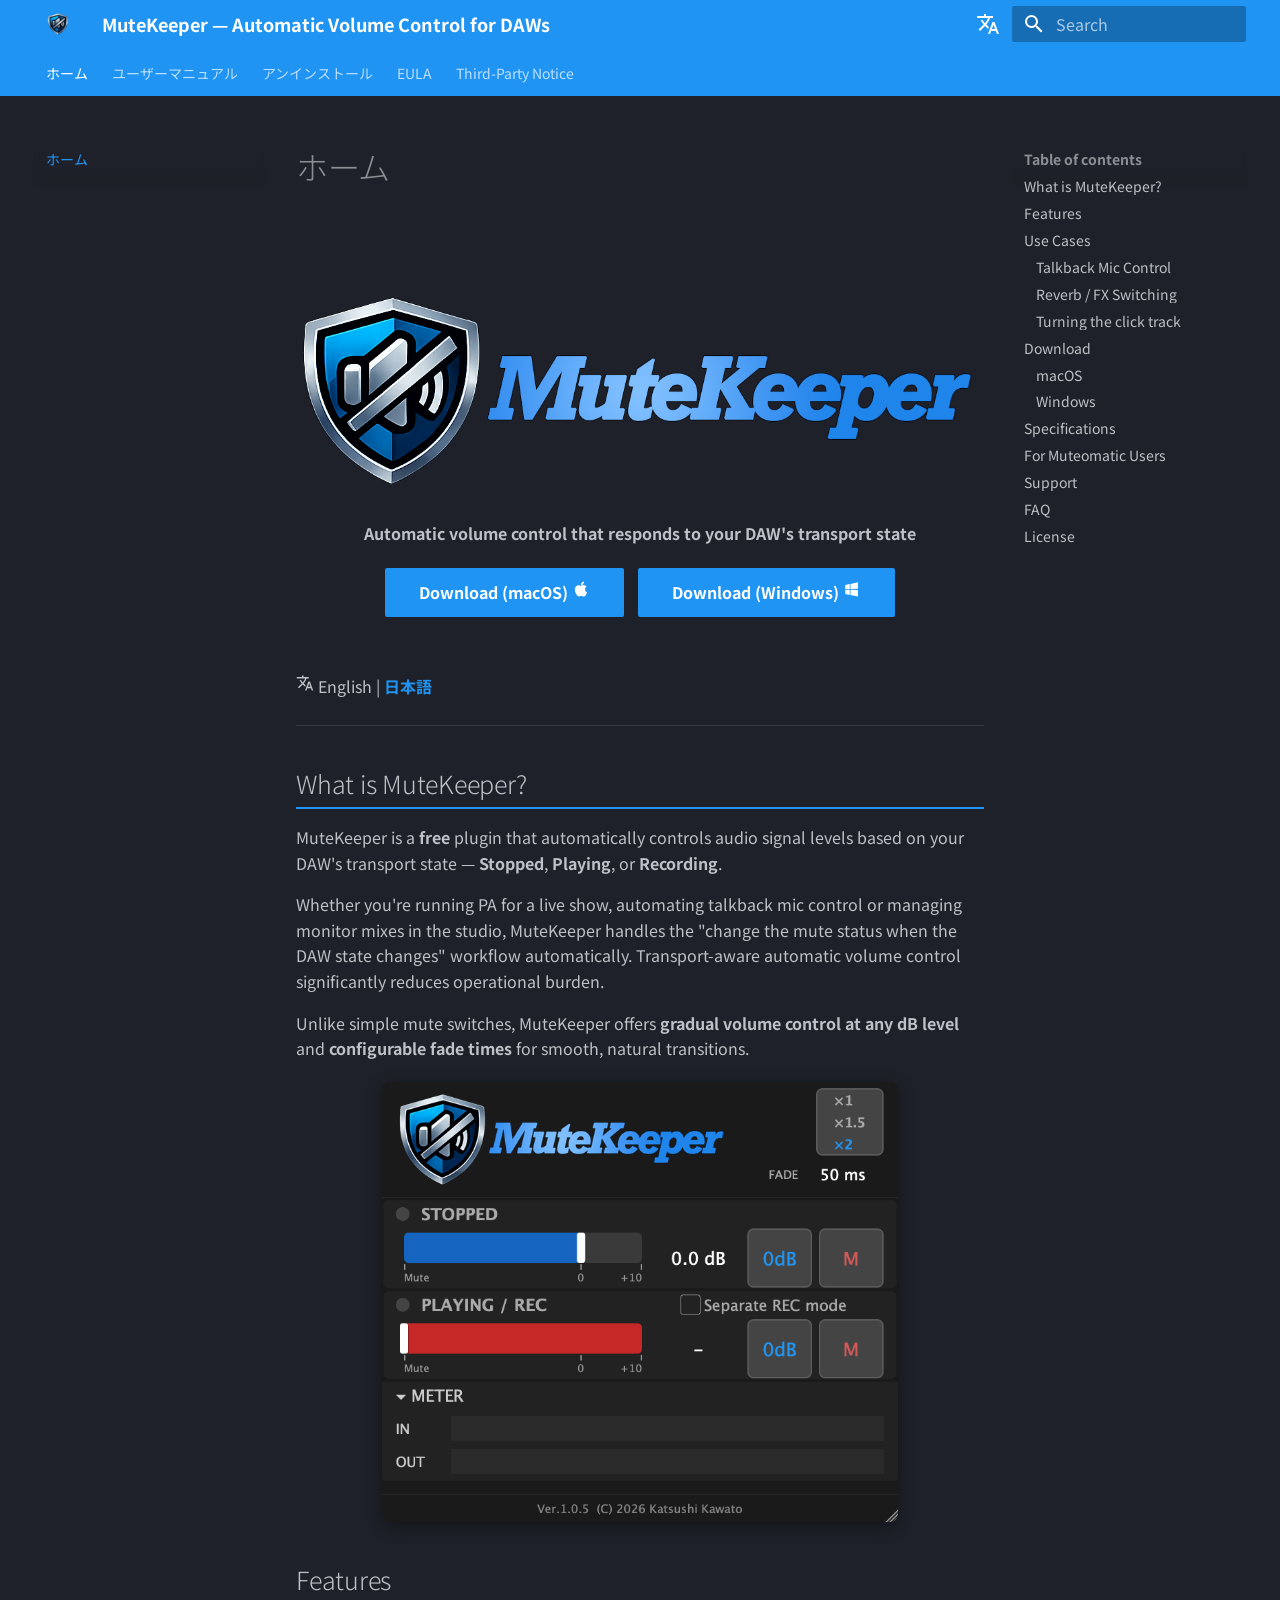
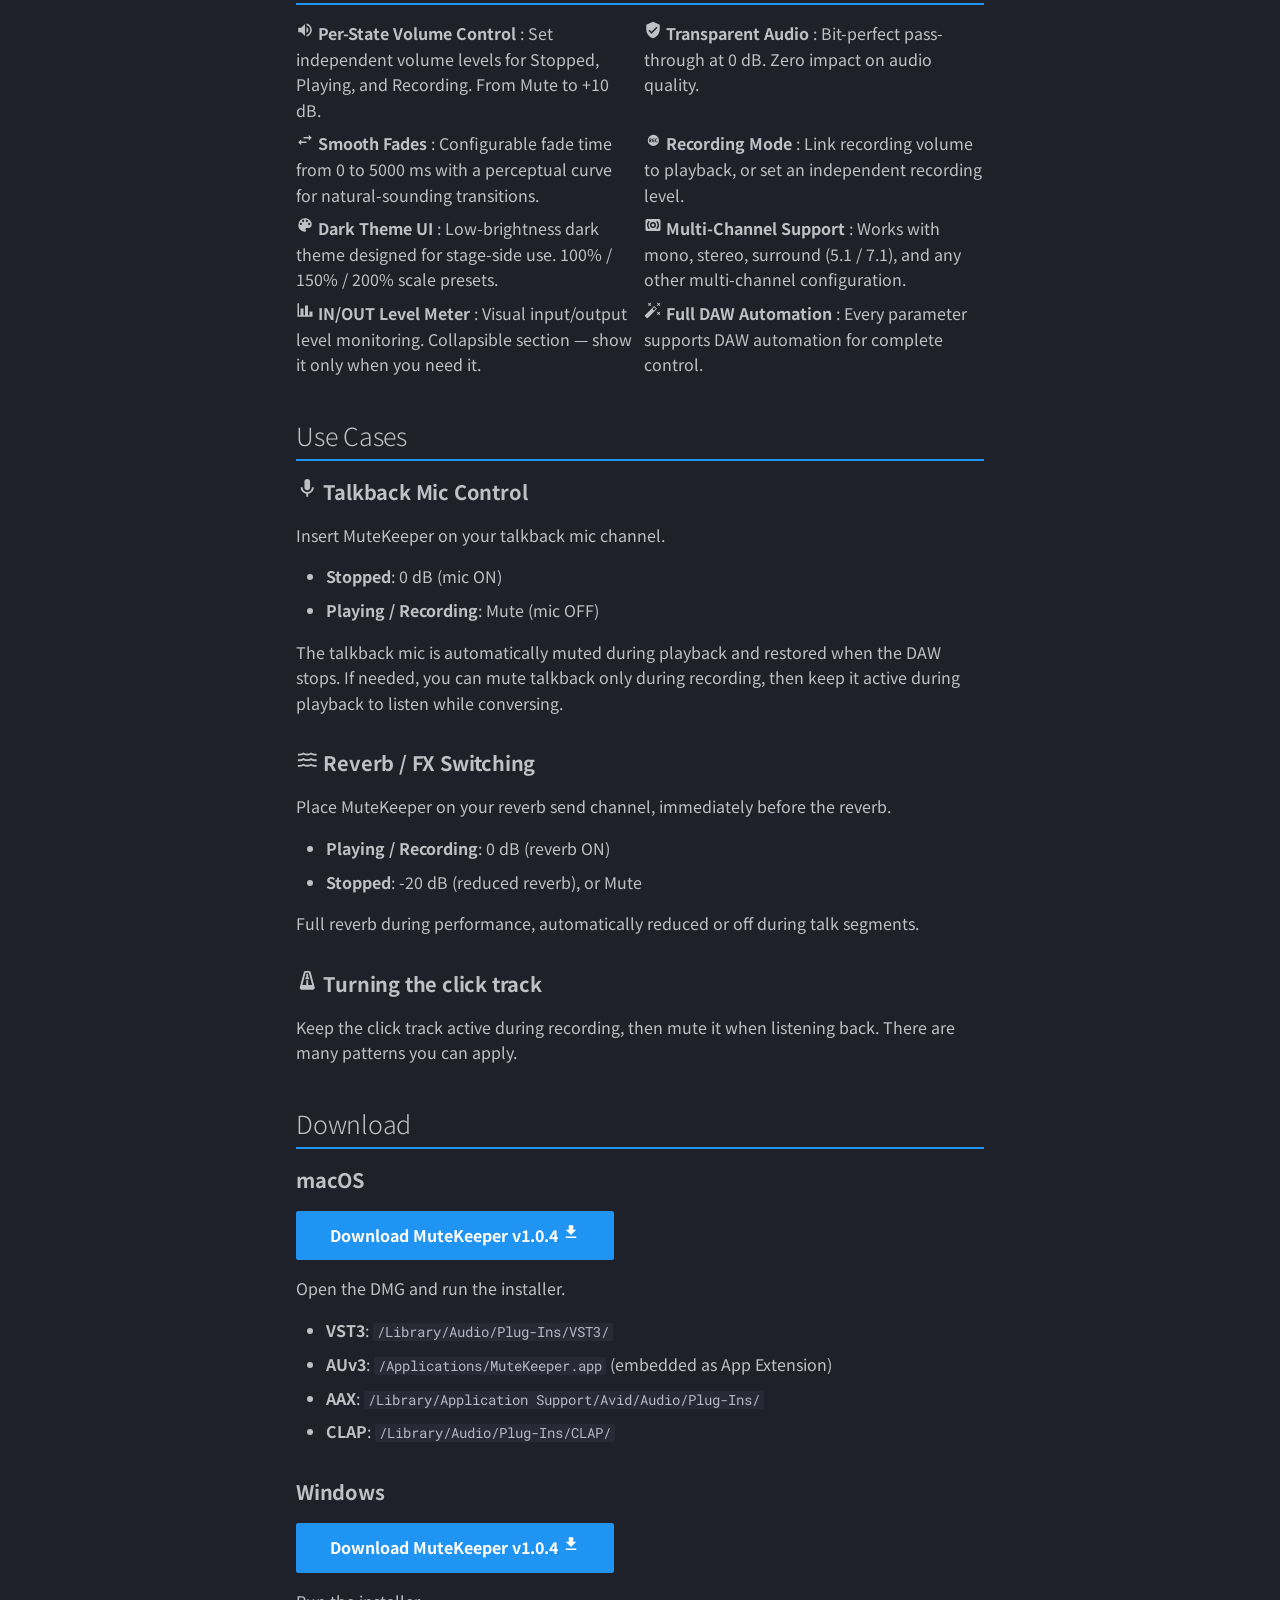
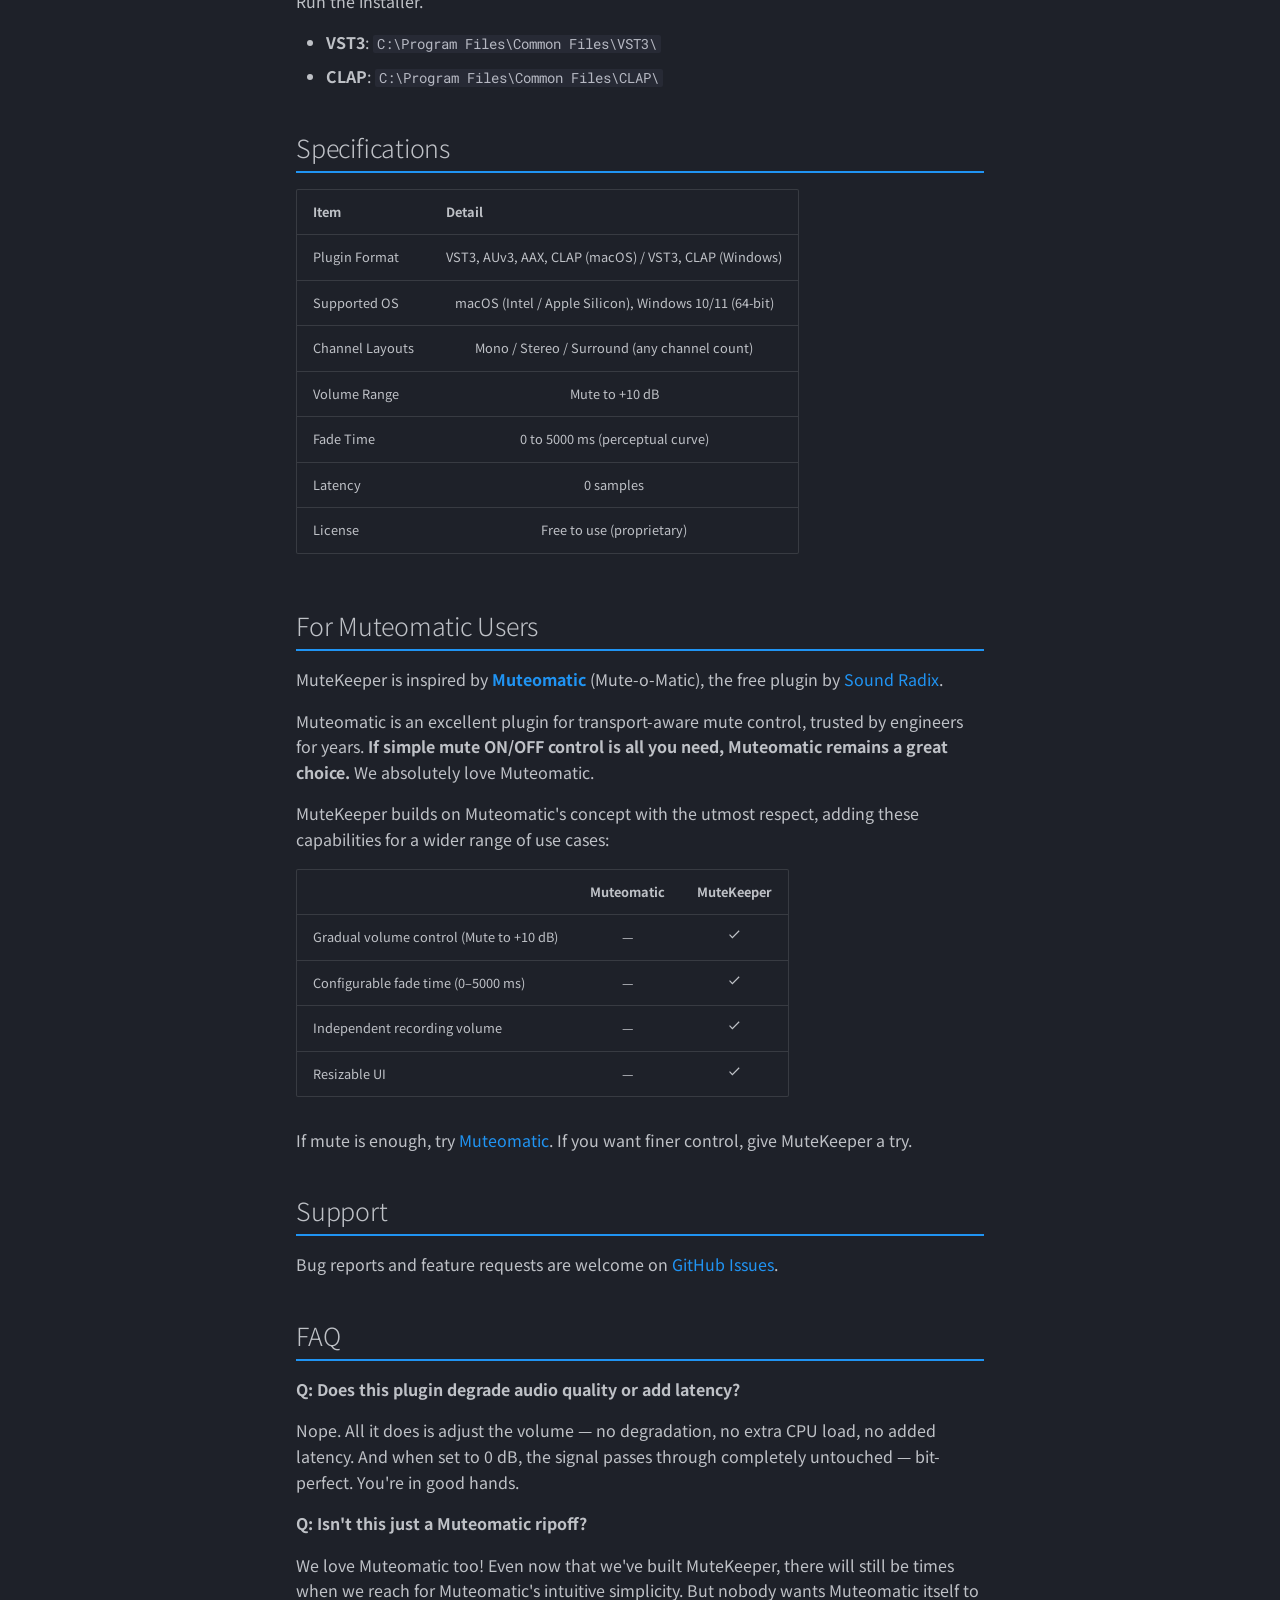
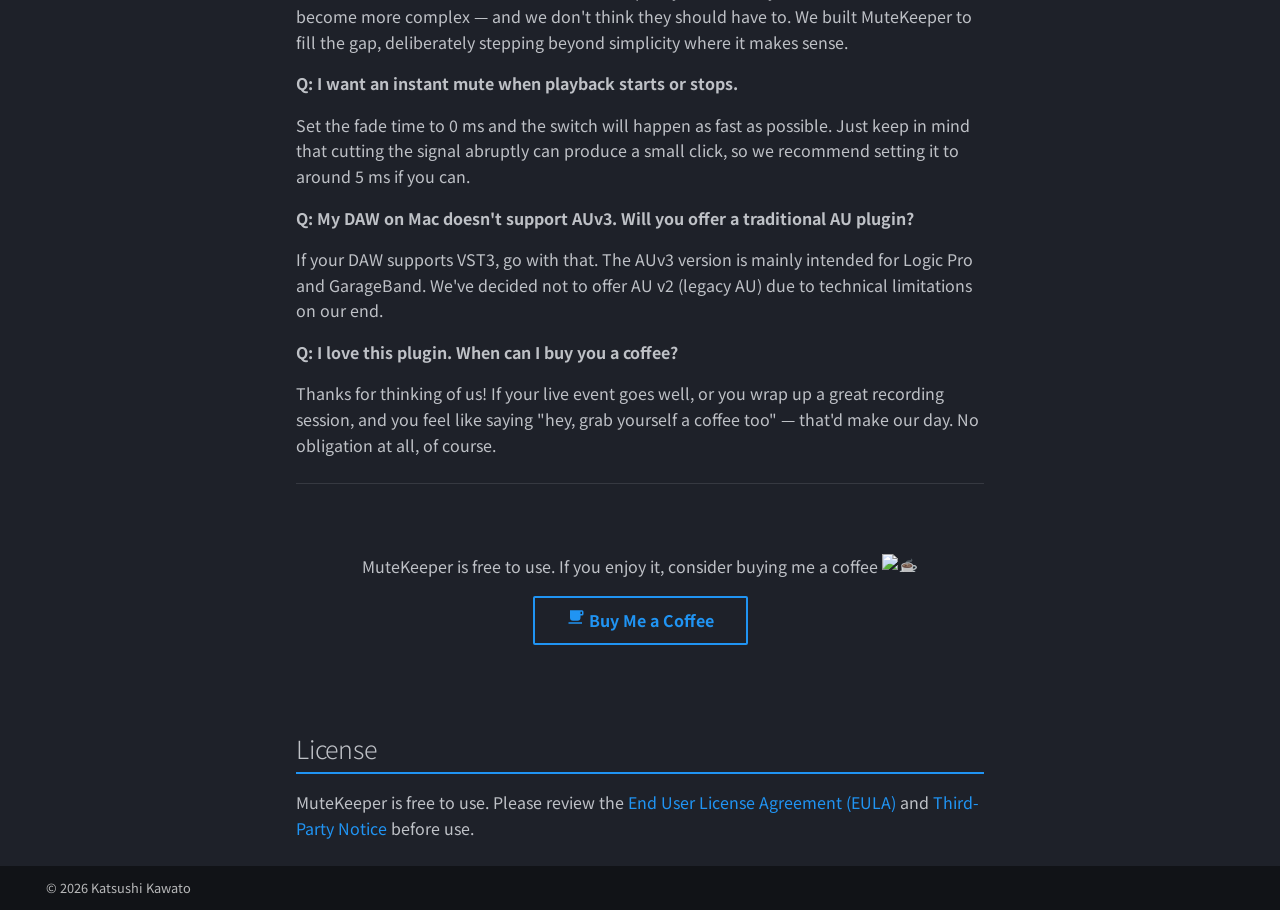
==== commit f2b1cebd: "Deployed be0c5a2 with MkDocs version: 1.6.1" ====
--- a/en/index.html
+++ b/en/index.html
@@ -6,7 +6,7 @@
       <meta charset="utf-8">
       <meta name="viewport" content="width=device-width,initial-scale=1">
       
-        <meta name="description" content="Free VST3 plugin that automatically controls volume based on DAW transport state. Perfect for talkback mics, reverb switching, and stage monitoring.">
+        <meta name="description" content="Free plugin that automatically controls volume based on DAW transport state. Perfect for talkback mics, reverb switching, and stage monitoring.">
       
       
         <meta name="author" content="Katsushi Kawato">
@@ -16,6 +16,8 @@
       
       
       
+        <link rel="next" href="manual/">
+      
       
         
           <link rel="alternate" href="/MuteKeeper/" hreflang="ja">
@@ -25,7 +27,7 @@
       
       
       <link rel="icon" href="../assets/images/icon.png">
-      <meta name="generator" content="mkdocs-1.6.1, mkdocs-material-9.7.4">
+      <meta name="generator" content="mkdocs-1.6.1, mkdocs-material-9.7.5">
     
     
       
@@ -77,15 +79,14 @@
       "price": "0",
       "priceCurrency": "USD"
     },
-    "license": "https://opensource.org/licenses/MIT",
     "url": "https://kawato3.github.io/MuteKeeper/",
-    "downloadUrl": "https://github.com/kawato3/MuteKeeper/releases/tag/v1.0.1",
-    "softwareVersion": "1.0.1",
+    "downloadUrl": "https://github.com/kawato3/MuteKeeper/releases/tag/v1.0.4",
+    "softwareVersion": "1.0.4",
     "author": {
       "@type": "Person",
       "name": "Katsushi Kawato"
     },
-    "description": "Free, open-source VST3 plugin that automatically controls audio volume based on DAW transport state."
+    "description": "Free plugin that automatically controls audio volume based on DAW transport state."
   }
   </script>
 
@@ -246,7 +247,83 @@
   
     
   
-  MuteKeeper — Automatic Transport-Aware Volume Control for DAWs
+  ホーム
+
+      </a>
+    </li>
+  
+
+      
+        
+  
+  
+  
+  
+    <li class="md-tabs__item">
+      <a href="manual/" class="md-tabs__link">
+        
+  
+  
+    
+  
+  ユーザーマニュアル
+
+      </a>
+    </li>
+  
+
+      
+        
+  
+  
+  
+  
+    <li class="md-tabs__item">
+      <a href="uninstall/" class="md-tabs__link">
+        
+  
+  
+    
+  
+  アンインストール
+
+      </a>
+    </li>
+  
+
+      
+        
+  
+  
+  
+  
+    <li class="md-tabs__item">
+      <a href="eula/" class="md-tabs__link">
+        
+  
+  
+    
+  
+  EULA
+
+      </a>
+    </li>
+  
+
+      
+        
+  
+  
+  
+  
+    <li class="md-tabs__item">
+      <a href="third-party-notice/" class="md-tabs__link">
+        
+  
+  
+    
+  
+  Third-Party Notice
 
       </a>
     </li>
@@ -306,7 +383,7 @@
   <span class="md-ellipsis">
     
   
-    MuteKeeper — Automatic Transport-Aware Volume Control for DAWs
+    ホーム
   
 
     
@@ -324,7 +401,7 @@
   <span class="md-ellipsis">
     
   
-    MuteKeeper — Automatic Transport-Aware Volume Control for DAWs
+    ホーム
   
 
     
@@ -492,6 +569,17 @@
 </li>
       
         <li class="md-nav__item">
+  <a href="#faq" class="md-nav__link">
+    <span class="md-ellipsis">
+      
+        FAQ
+      
+    </span>
+  </a>
+  
+</li>
+      
+        <li class="md-nav__item">
   <a href="#license" class="md-nav__link">
     <span class="md-ellipsis">
       
@@ -506,6 +594,114 @@
   
 </nav>
       
+    </li>
+  
+
+    
+      
+      
+  
+  
+  
+  
+    <li class="md-nav__item">
+      <a href="manual/" class="md-nav__link">
+        
+  
+  
+  <span class="md-ellipsis">
+    
+  
+    ユーザーマニュアル
+  
+
+    
+  </span>
+  
+  
+
+      </a>
+    </li>
+  
+
+    
+      
+      
+  
+  
+  
+  
+    <li class="md-nav__item">
+      <a href="uninstall/" class="md-nav__link">
+        
+  
+  
+  <span class="md-ellipsis">
+    
+  
+    アンインストール
+  
+
+    
+  </span>
+  
+  
+
+      </a>
+    </li>
+  
+
+    
+      
+      
+  
+  
+  
+  
+    <li class="md-nav__item">
+      <a href="eula/" class="md-nav__link">
+        
+  
+  
+  <span class="md-ellipsis">
+    
+  
+    EULA
+  
+
+    
+  </span>
+  
+  
+
+      </a>
+    </li>
+  
+
+    
+      
+      
+  
+  
+  
+  
+    <li class="md-nav__item">
+      <a href="third-party-notice/" class="md-nav__link">
+        
+  
+  
+  <span class="md-ellipsis">
+    
+  
+    Third-Party Notice
+  
+
+    
+  </span>
+  
+  
+
+      </a>
     </li>
   
 
@@ -679,6 +875,17 @@
 </li>
       
         <li class="md-nav__item">
+  <a href="#faq" class="md-nav__link">
+    <span class="md-ellipsis">
+      
+        FAQ
+      
+    </span>
+  </a>
+  
+</li>
+      
+        <li class="md-nav__item">
   <a href="#license" class="md-nav__link">
     <span class="md-ellipsis">
       
@@ -706,20 +913,21 @@
 
 
 
-  <h1>MuteKeeper — Automatic Transport-Aware Volume Control for DAWs</h1>
+  <h1>ホーム</h1>
 
 <div class="hero">
 <p><img alt="MuteKeeper" class="hero-logo" src="../assets/images/logo.png" /></p>
 <p><strong>Automatic volume control that responds to your DAW's transport state</strong></p>
-<p><a class="md-button md-button--primary" href="https://github.com/kawato3/MuteKeeper/releases/download/v1.0.0/MuteKeeper-1.0.0-macOS.dmg">Download (macOS) <span class="twemoji"><svg xmlns="http://www.w3.org/2000/svg" viewBox="0 0 24 24"><path d="M18.71 19.5c-.83 1.24-1.71 2.45-3.05 2.47-1.34.03-1.77-.79-3.29-.79-1.53 0-2 .77-3.27.82-1.31.05-2.3-1.32-3.14-2.53C4.25 17 2.94 12.45 4.7 9.39c.87-1.52 2.43-2.48 4.12-2.51 1.28-.02 2.5.87 3.29.87.78 0 2.26-1.07 3.81-.91.65.03 2.47.26 3.64 1.98-.09.06-2.17 1.28-2.15 3.81.03 3.02 2.65 4.03 2.68 4.04-.03.07-.42 1.44-1.38 2.83M13 3.5c.73-.83 1.94-1.46 2.94-1.5.13 1.17-.34 2.35-1.04 3.19-.69.85-1.83 1.51-2.95 1.42-.15-1.15.41-2.35 1.05-3.11"/></svg></span></a>
-<a class="md-button md-button--primary" href="https://github.com/kawato3/MuteKeeper/releases/download/v1.0.1/MuteKeeper-1.0.1-Windows.exe">Download (Windows) <span class="twemoji"><svg xmlns="http://www.w3.org/2000/svg" viewBox="0 0 24 24"><path d="M3 12V6.75l6-1.32v6.48zm17-9v8.75l-10 .15V5.21zM3 13l6 .09v6.81l-6-1.15zm17 .25V22l-10-1.91V13.1z"/></svg></span></a></p>
+<p><a class="md-button md-button--primary" href="https://github.com/kawato3/MuteKeeper/releases/download/v1.0.4/MuteKeeper-1.0.4-macOS.dmg">Download (macOS) <span class="twemoji"><svg xmlns="http://www.w3.org/2000/svg" viewBox="0 0 24 24"><path d="M18.71 19.5c-.83 1.24-1.71 2.45-3.05 2.47-1.34.03-1.77-.79-3.29-.79-1.53 0-2 .77-3.27.82-1.31.05-2.3-1.32-3.14-2.53C4.25 17 2.94 12.45 4.7 9.39c.87-1.52 2.43-2.48 4.12-2.51 1.28-.02 2.5.87 3.29.87.78 0 2.26-1.07 3.81-.91.65.03 2.47.26 3.64 1.98-.09.06-2.17 1.28-2.15 3.81.03 3.02 2.65 4.03 2.68 4.04-.03.07-.42 1.44-1.38 2.83M13 3.5c.73-.83 1.94-1.46 2.94-1.5.13 1.17-.34 2.35-1.04 3.19-.69.85-1.83 1.51-2.95 1.42-.15-1.15.41-2.35 1.05-3.11"/></svg></span></a>
+<a class="md-button md-button--primary" href="https://github.com/kawato3/MuteKeeper/releases/download/v1.0.4/MuteKeeper-1.0.4-Windows.exe">Download (Windows) <span class="twemoji"><svg xmlns="http://www.w3.org/2000/svg" viewBox="0 0 24 24"><path d="M3 12V6.75l6-1.32v6.48zm17-9v8.75l-10 .15V5.21zM3 13l6 .09v6.81l-6-1.15zm17 .25V22l-10-1.91V13.1z"/></svg></span></a></p>
 </div>
 <p><span class="twemoji"><svg xmlns="http://www.w3.org/2000/svg" viewBox="0 0 24 24"><path d="m12.87 15.07-2.54-2.51.03-.03A17.5 17.5 0 0 0 14.07 6H17V4h-7V2H8v2H1v2h11.17C11.5 7.92 10.44 9.75 9 11.35 8.07 10.32 7.3 9.19 6.69 8h-2c.73 1.63 1.73 3.17 2.98 4.56l-5.09 5.02L4 19l5-5 3.11 3.11zM18.5 10h-2L12 22h2l1.12-3h4.75L21 22h2zm-2.62 7 1.62-4.33L19.12 17z"/></svg></span> English | <strong><a href="../">日本語</a></strong></p>
 <hr />
 <h2 id="about">What is MuteKeeper?<a class="headerlink" href="#about" title="Permanent link">&para;</a></h2>
-<p>MuteKeeper is a <strong>free</strong> VST3 plugin that automatically controls audio signal levels based on your DAW's transport state — <strong>Stopped</strong>, <strong>Playing</strong>, or <strong>Recording</strong>.</p>
+<p>MuteKeeper is a <strong>free</strong> plugin that automatically controls audio signal levels based on your DAW's transport state — <strong>Stopped</strong>, <strong>Playing</strong>, or <strong>Recording</strong>.</p>
 <p>Whether you're running PA for a live show, automating talkback mic control or managing monitor mixes in the studio, MuteKeeper handles the "change the mute status when the DAW state changes" workflow automatically. Transport-aware automatic volume control significantly reduces operational burden.</p>
 <p>Unlike simple mute switches, MuteKeeper offers <strong>gradual volume control at any dB level</strong> and <strong>configurable fade times</strong> for smooth, natural transitions.</p>
+<p><img alt="MuteKeeper" class="screenshot" src="../assets/images/manual/talkback-basic.png" /></p>
 <h2 id="features">Features<a class="headerlink" href="#features" title="Permanent link">&para;</a></h2>
 <div class="grid">
 <p><span class="twemoji"><svg xmlns="http://www.w3.org/2000/svg" viewBox="0 0 24 24"><path d="M14 3.23v2.06c2.89.86 5 3.54 5 6.71s-2.11 5.84-5 6.7v2.07c4-.91 7-4.49 7-8.77s-3-7.86-7-8.77M16.5 12c0-1.77-1-3.29-2.5-4.03V16c1.5-.71 2.5-2.24 2.5-4M3 9v6h4l5 5V4L7 9z"/></svg></span> <strong>Per-State Volume Control</strong>
@@ -732,6 +940,10 @@
 :   Link recording volume to playback, or set an independent recording level.</p>
 <p><span class="twemoji"><svg xmlns="http://www.w3.org/2000/svg" viewBox="0 0 24 24"><path d="M17.5 12a1.5 1.5 0 0 1-1.5-1.5A1.5 1.5 0 0 1 17.5 9a1.5 1.5 0 0 1 1.5 1.5 1.5 1.5 0 0 1-1.5 1.5m-3-4A1.5 1.5 0 0 1 13 6.5 1.5 1.5 0 0 1 14.5 5 1.5 1.5 0 0 1 16 6.5 1.5 1.5 0 0 1 14.5 8m-5 0A1.5 1.5 0 0 1 8 6.5 1.5 1.5 0 0 1 9.5 5 1.5 1.5 0 0 1 11 6.5 1.5 1.5 0 0 1 9.5 8m-3 4A1.5 1.5 0 0 1 5 10.5 1.5 1.5 0 0 1 6.5 9 1.5 1.5 0 0 1 8 10.5 1.5 1.5 0 0 1 6.5 12M12 3a9 9 0 0 0-9 9 9 9 0 0 0 9 9 1.5 1.5 0 0 0 1.5-1.5c0-.39-.15-.74-.39-1-.23-.27-.38-.62-.38-1a1.5 1.5 0 0 1 1.5-1.5H16a5 5 0 0 0 5-5c0-4.42-4.03-8-9-8"/></svg></span> <strong>Dark Theme UI</strong>
 :   Low-brightness dark theme designed for stage-side use. 100% / 150% / 200% scale presets.</p>
+<p><span class="twemoji"><svg xmlns="http://www.w3.org/2000/svg" viewBox="0 0 24 24"><path d="M20 4H4a2 2 0 0 0-2 2v12a2 2 0 0 0 2 2h16a2 2 0 0 0 2-2V6a2 2 0 0 0-2-2M7.76 16.24l-1.41 1.41A7.9 7.9 0 0 1 4 12c0-2.05.78-4.1 2.34-5.66l1.41 1.41A6.05 6.05 0 0 0 6 12c0 1.54.59 3.07 1.76 4.24M12 16a4 4 0 0 1-4-4 4 4 0 0 1 4-4 4 4 0 0 1 4 4 4 4 0 0 1-4 4m5.66 1.66-1.41-1.41A6.05 6.05 0 0 0 18 12c0-1.54-.59-3.07-1.76-4.24l1.41-1.41A7.9 7.9 0 0 1 20 12c0 2.05-.78 4.1-2.34 5.66M12 10a2 2 0 0 0-2 2 2 2 0 0 0 2 2 2 2 0 0 0 2-2 2 2 0 0 0-2-2"/></svg></span> <strong>Multi-Channel Support</strong>
+:   Works with mono, stereo, surround (5.1 / 7.1), and any other multi-channel configuration.</p>
+<p><span class="twemoji"><svg xmlns="http://www.w3.org/2000/svg" viewBox="0 0 24 24"><path d="M22 21H2V3h2v16h2v-9h4v9h2V6h4v13h2v-5h4z"/></svg></span> <strong>IN/OUT Level Meter</strong>
+:   Visual input/output level monitoring. Collapsible section — show it only when you need it.</p>
 <p><span class="twemoji"><svg xmlns="http://www.w3.org/2000/svg" viewBox="0 0 24 24"><path d="M7.5 5.6 5 7l1.4-2.5L5 2l2.5 1.4L10 2 8.6 4.5 10 7zm12 9.8L22 14l-1.4 2.5L22 19l-2.5-1.4L17 19l1.4-2.5L17 14zM22 2l-1.4 2.5L22 7l-2.5-1.4L17 7l1.4-2.5L17 2l2.5 1.4zm-8.66 10.78 2.44-2.44-2.12-2.12-2.44 2.44zm1.03-5.49 2.34 2.34c.39.37.39 1.02 0 1.41L5.04 22.71c-.39.39-1.04.39-1.41 0l-2.34-2.34c-.39-.37-.39-1.02 0-1.41L12.96 7.29c.39-.39 1.04-.39 1.41 0"/></svg></span> <strong>Full DAW Automation</strong>
 :   Every parameter supports DAW automation for complete control.</p>
 </div>
@@ -755,13 +967,21 @@
 <p>Keep the click track active during recording, then mute it when listening back. There are many patterns you can apply.</p>
 <h2 id="download">Download<a class="headerlink" href="#download" title="Permanent link">&para;</a></h2>
 <h3 id="macos">macOS<a class="headerlink" href="#macos" title="Permanent link">&para;</a></h3>
-<p><a class="md-button md-button--primary" href="https://github.com/kawato3/MuteKeeper/releases/download/v1.0.0/MuteKeeper-1.0.0-macOS.dmg">Download MuteKeeper v1.0.0 <span class="twemoji"><svg xmlns="http://www.w3.org/2000/svg" viewBox="0 0 24 24"><path d="M5 20h14v-2H5m14-9h-4V3H9v6H5l7 7z"/></svg></span></a></p>
-<p>Open the DMG and run the installer.
-The VST3 plugin will be installed to <code>/Library/Audio/Plug-Ins/VST3/</code>.</p>
+<p><a class="md-button md-button--primary" href="https://github.com/kawato3/MuteKeeper/releases/download/v1.0.4/MuteKeeper-1.0.4-macOS.dmg">Download MuteKeeper v1.0.4 <span class="twemoji"><svg xmlns="http://www.w3.org/2000/svg" viewBox="0 0 24 24"><path d="M5 20h14v-2H5m14-9h-4V3H9v6H5l7 7z"/></svg></span></a></p>
+<p>Open the DMG and run the installer.</p>
+<ul>
+<li><strong>VST3</strong>: <code>/Library/Audio/Plug-Ins/VST3/</code></li>
+<li><strong>AUv3</strong>: <code>/Applications/MuteKeeper.app</code> (embedded as App Extension)</li>
+<li><strong>AAX</strong>: <code>/Library/Application Support/Avid/Audio/Plug-Ins/</code></li>
+<li><strong>CLAP</strong>: <code>/Library/Audio/Plug-Ins/CLAP/</code></li>
+</ul>
 <h3 id="windows">Windows<a class="headerlink" href="#windows" title="Permanent link">&para;</a></h3>
-<p><a class="md-button md-button--primary" href="https://github.com/kawato3/MuteKeeper/releases/download/v1.0.1/MuteKeeper-1.0.1-Windows.exe">Download MuteKeeper v1.0.1 <span class="twemoji"><svg xmlns="http://www.w3.org/2000/svg" viewBox="0 0 24 24"><path d="M5 20h14v-2H5m14-9h-4V3H9v6H5l7 7z"/></svg></span></a></p>
-<p>Run the installer.
-The VST3 plugin will be installed to <code>C:\Program Files\Common Files\VST3\</code>.</p>
+<p><a class="md-button md-button--primary" href="https://github.com/kawato3/MuteKeeper/releases/download/v1.0.4/MuteKeeper-1.0.4-Windows.exe">Download MuteKeeper v1.0.4 <span class="twemoji"><svg xmlns="http://www.w3.org/2000/svg" viewBox="0 0 24 24"><path d="M5 20h14v-2H5m14-9h-4V3H9v6H5l7 7z"/></svg></span></a></p>
+<p>Run the installer.</p>
+<ul>
+<li><strong>VST3</strong>: <code>C:\Program Files\Common Files\VST3\</code></li>
+<li><strong>CLAP</strong>: <code>C:\Program Files\Common Files\CLAP\</code></li>
+</ul>
 <h2 id="specs">Specifications<a class="headerlink" href="#specs" title="Permanent link">&para;</a></h2>
 <table>
 <thead>
@@ -773,13 +993,17 @@
 <tbody>
 <tr>
 <td>Plugin Format</td>
-<td>VST3</td>
+<td>VST3, AUv3, AAX, CLAP (macOS) / VST3, CLAP (Windows)</td>
 </tr>
 <tr>
 <td>Supported OS</td>
 <td>macOS (Intel / Apple Silicon), Windows 10/11 (64-bit)</td>
 </tr>
 <tr>
+<td>Channel Layouts</td>
+<td>Mono / Stereo / Surround (any channel count)</td>
+</tr>
+<tr>
 <td>Volume Range</td>
 <td>Mute to +10 dB</td>
 </tr>
@@ -793,7 +1017,7 @@
 </tr>
 <tr>
 <td>License</td>
-<td>MIT (free and open source)</td>
+<td>Free to use (proprietary)</td>
 </tr>
 </tbody>
 </table>
@@ -835,13 +1059,24 @@
 <p>If mute is enough, try <a href="https://www.soundradix.com/products/mute-o-matic/">Muteomatic</a>. If you want finer control, give MuteKeeper a try.</p>
 <h2 id="support">Support<a class="headerlink" href="#support" title="Permanent link">&para;</a></h2>
 <p>Bug reports and feature requests are welcome on <a href="https://github.com/kawato3/MuteKeeper/issues">GitHub Issues</a>.</p>
+<h2 id="faq">FAQ<a class="headerlink" href="#faq" title="Permanent link">&para;</a></h2>
+<p><strong>Q: Does this plugin degrade audio quality or add latency?</strong></p>
+<p>Nope. All it does is adjust the volume — no degradation, no extra CPU load, no added latency. And when set to 0 dB, the signal passes through completely untouched — bit-perfect. You're in good hands.</p>
+<p><strong>Q: Isn't this just a Muteomatic ripoff?</strong></p>
+<p>We love Muteomatic too! Even now that we've built MuteKeeper, there will still be times when we reach for Muteomatic's intuitive simplicity. But nobody wants Muteomatic itself to become more complex — and we don't think they should have to. We built MuteKeeper to fill the gap, deliberately stepping beyond simplicity where it makes sense.</p>
+<p><strong>Q: I want an instant mute when playback starts or stops.</strong></p>
+<p>Set the fade time to 0 ms and the switch will happen as fast as possible. Just keep in mind that cutting the signal abruptly can produce a small click, so we recommend setting it to around 5 ms if you can.</p>
+<p><strong>Q: My DAW on Mac doesn't support AUv3. Will you offer a traditional AU plugin?</strong></p>
+<p>If your DAW supports VST3, go with that. The AUv3 version is mainly intended for Logic Pro and GarageBand. We've decided not to offer AU v2 (legacy AU) due to technical limitations on our end.</p>
+<p><strong>Q: I love this plugin. When can I buy you a coffee?</strong></p>
+<p>Thanks for thinking of us! If your live event goes well, or you wrap up a great recording session, and you feel like saying "hey, grab yourself a coffee too" — that'd make our day. No obligation at all, of course.</p>
 <hr />
 <div class="bmc-section">
 <p>MuteKeeper is free to use. If you enjoy it, consider buying me a coffee <img alt="☕" class="twemoji" src="https://cdn.jsdelivr.net/gh/jdecked/twemoji@16.0.1/assets/svg/2615.svg" title=":coffee:" /></p>
 <p><a class="md-button" href="https://buymeacoffee.com/kawato3"><span class="twemoji"><svg xmlns="http://www.w3.org/2000/svg" viewBox="0 0 24 24"><path d="M2 21h18v-2H2M20 8h-2V5h2m0-2H4v10a4 4 0 0 0 4 4h6a4 4 0 0 0 4-4v-3h2a2 2 0 0 0 2-2V5a2 2 0 0 0-2-2"/></svg></span> Buy Me a Coffee</a></p>
 </div>
 <h2 id="license">License<a class="headerlink" href="#license" title="Permanent link">&para;</a></h2>
-<p>MuteKeeper is released under the <a href="https://github.com/kawato3/MuteKeeper/blob/main/LICENSE">MIT License</a>. Free for personal and commercial use.</p>
+<p>MuteKeeper is free to use. Please review the <a href="eula/">End User License Agreement (EULA)</a> and <a href="third-party-notice/">Third-Party Notice</a> before use.</p>
 
 
 
@@ -880,7 +1115,7 @@
       <div class="md-copyright">
   
     <div class="md-copyright__highlight">
-      &copy; 2026 Katsushi Kawato — MIT License
+      &copy; 2026 Katsushi Kawato
     </div>
   
   
--- a/assets/stylesheets/extra.css
+++ b/assets/stylesheets/extra.css
@@ -14,10 +14,21 @@
   margin: 0.25rem;
 }
 
-/* Screenshot */
+/* Headings */
+.md-typeset h2 {
+  border-bottom: 2px solid var(--md-primary-fg-color);
+  padding-bottom: 0.3rem;
+  margin-top: 2rem;
+}
+
+.md-typeset h3 {
+  font-weight: 700;
+}
+
+/* Screenshot — ~50% of content width, scales down on mobile */
 .screenshot {
-  max-width: 640px;
-  width: 100%;
+  max-width: 480px;
+  width: 75%;
   border-radius: 8px;
   box-shadow: 0 4px 16px rgba(0, 0, 0, 0.4);
   margin: 1rem auto;
